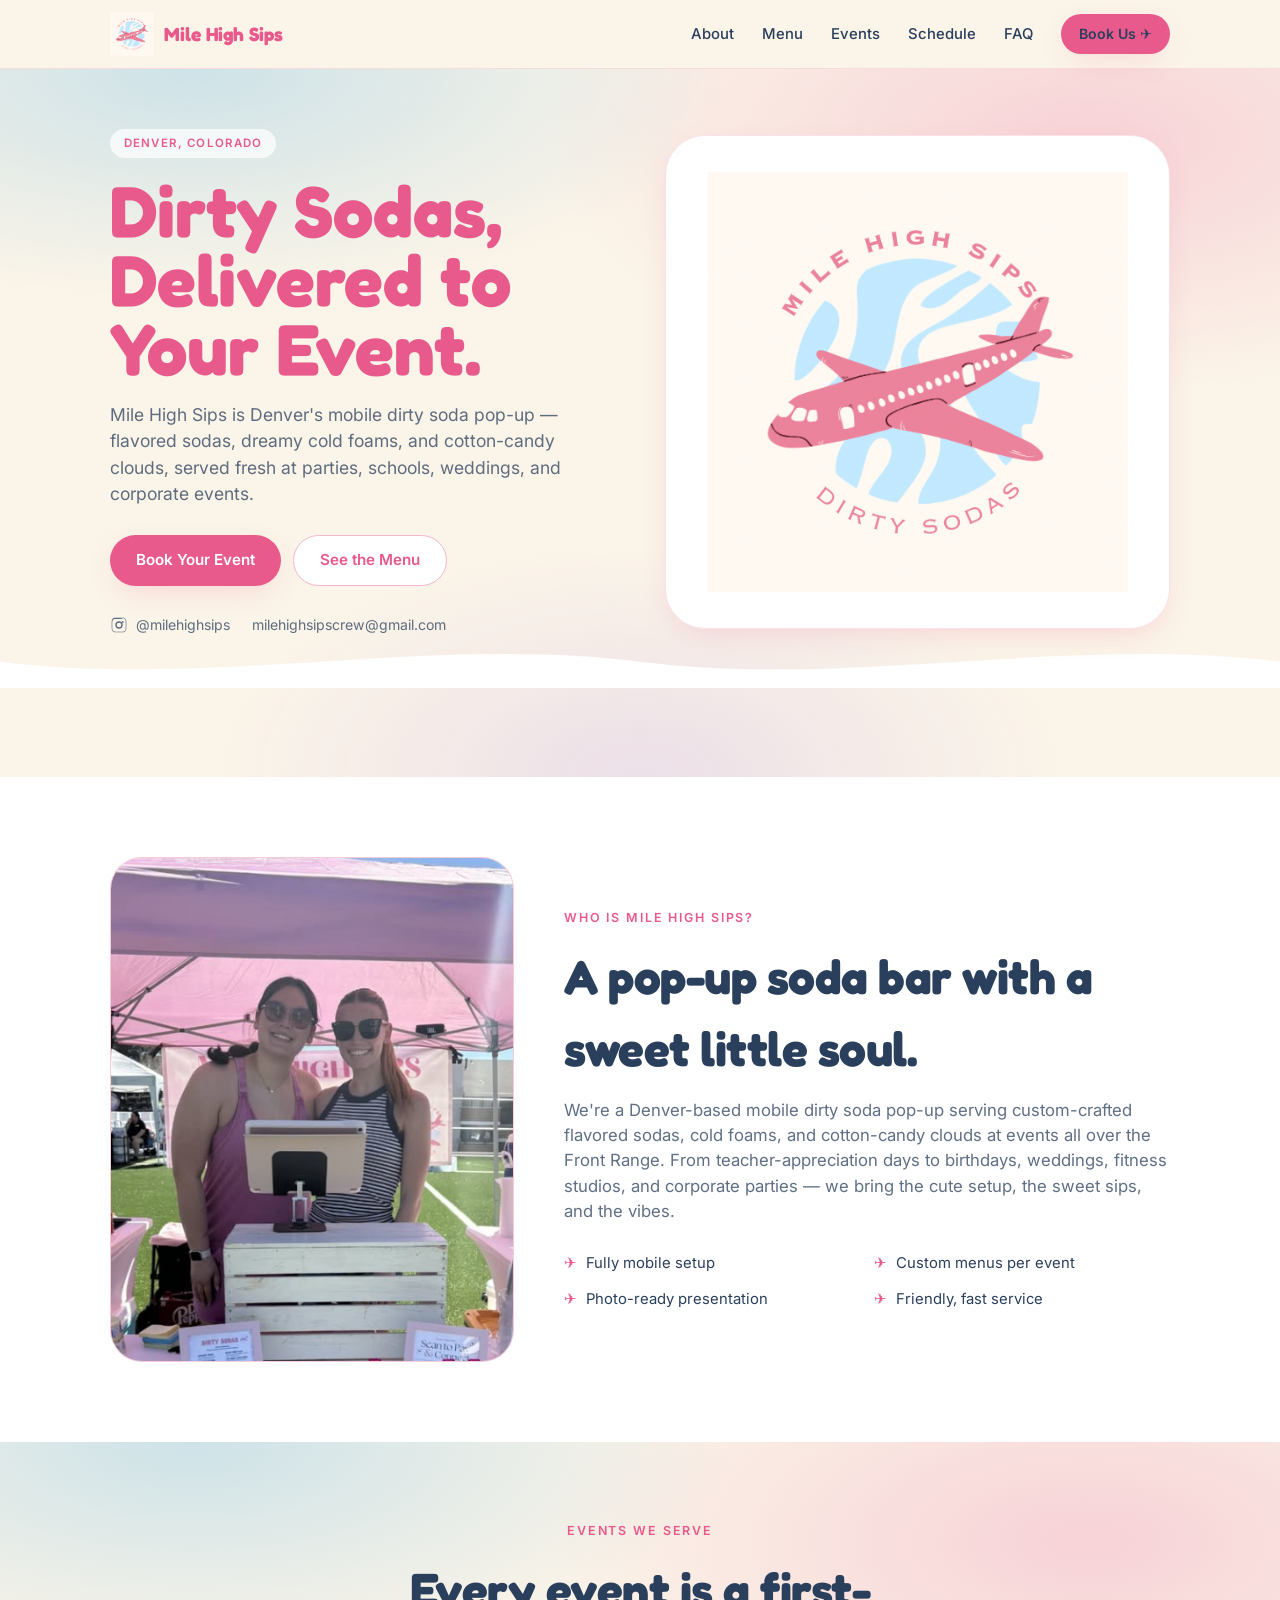
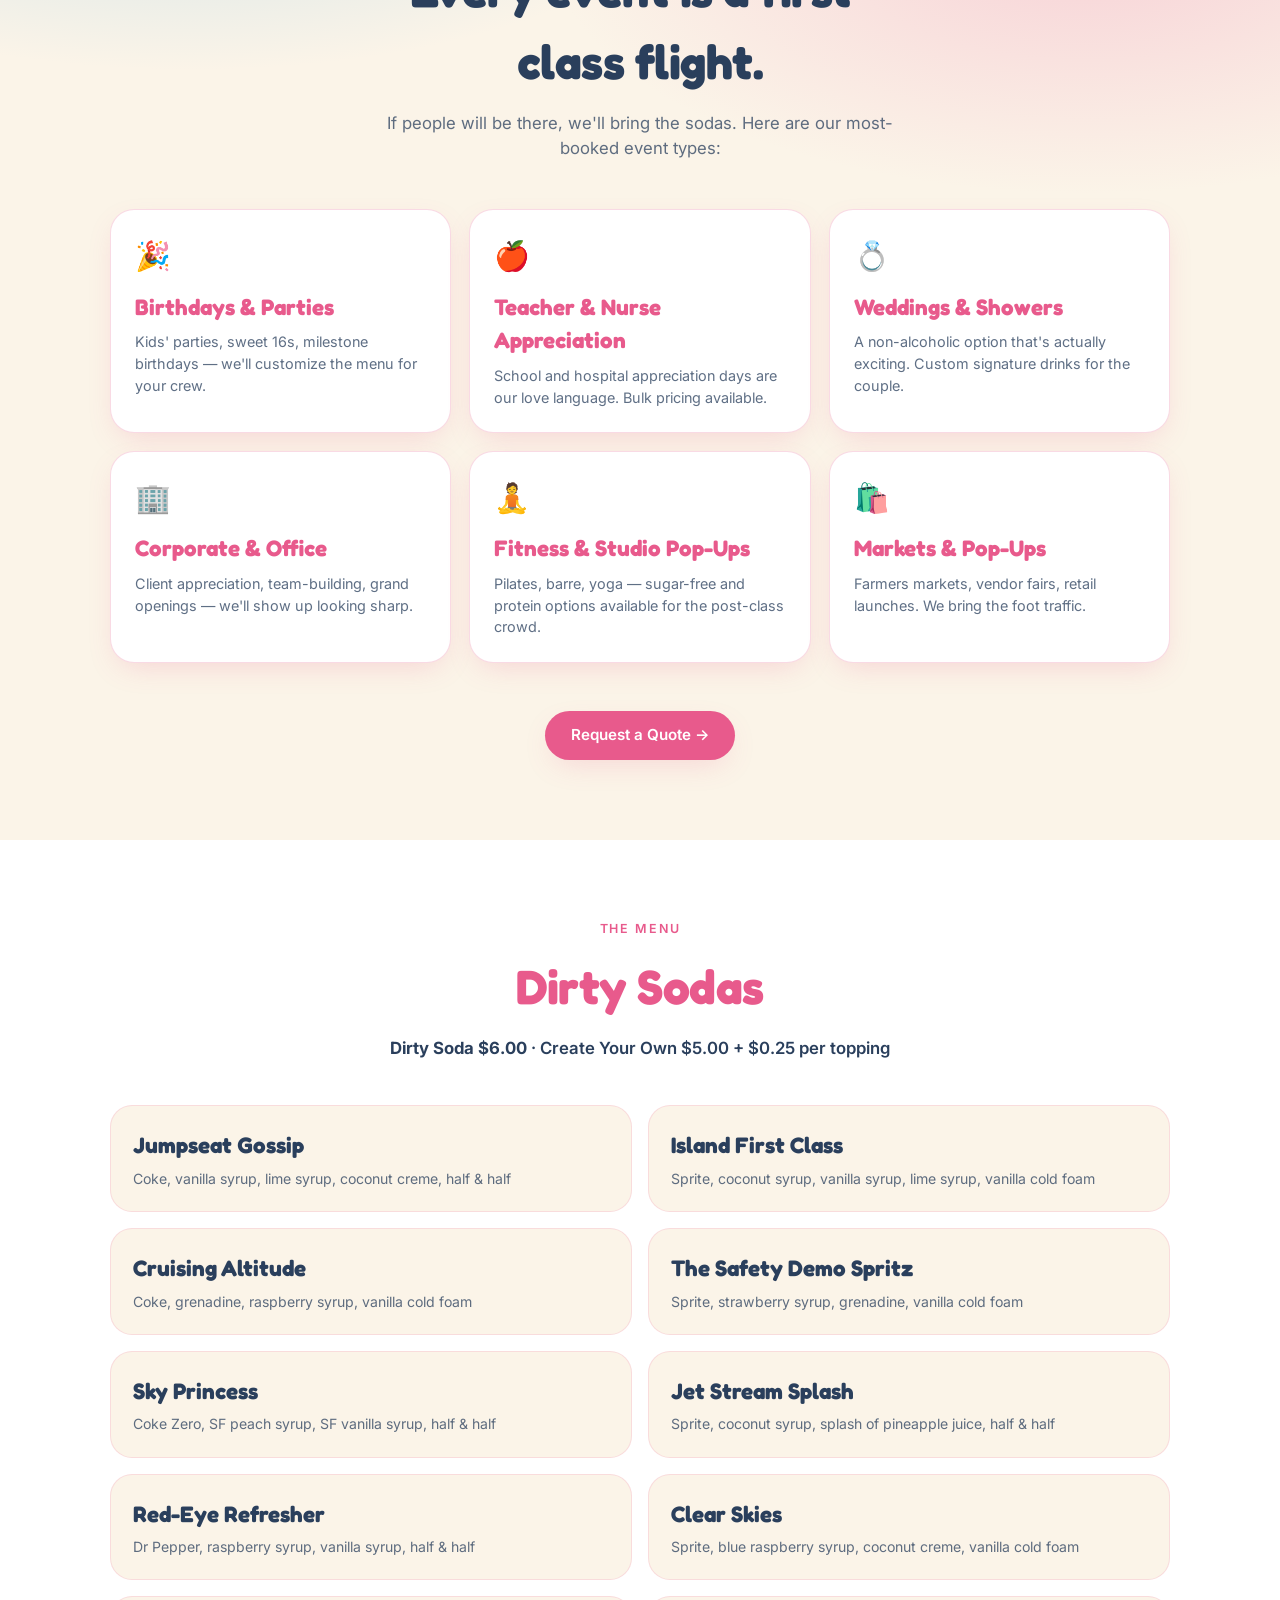
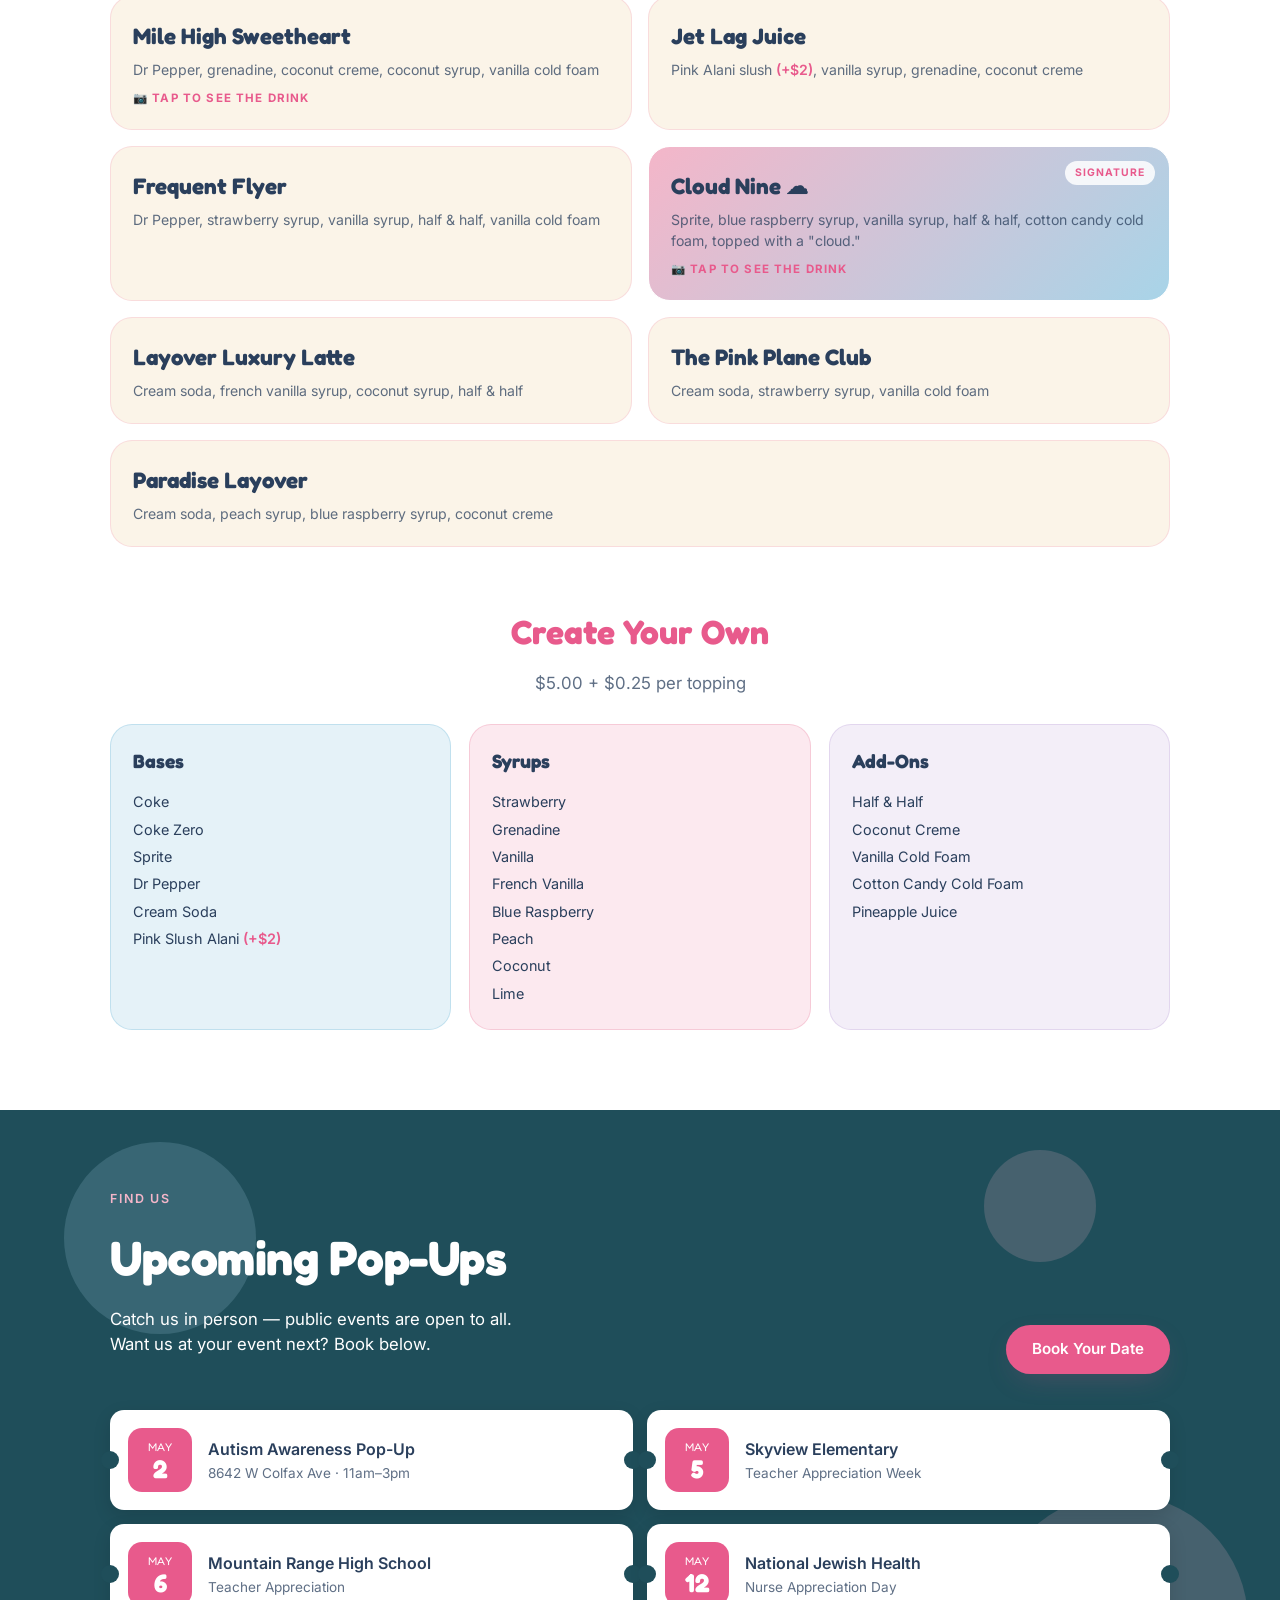
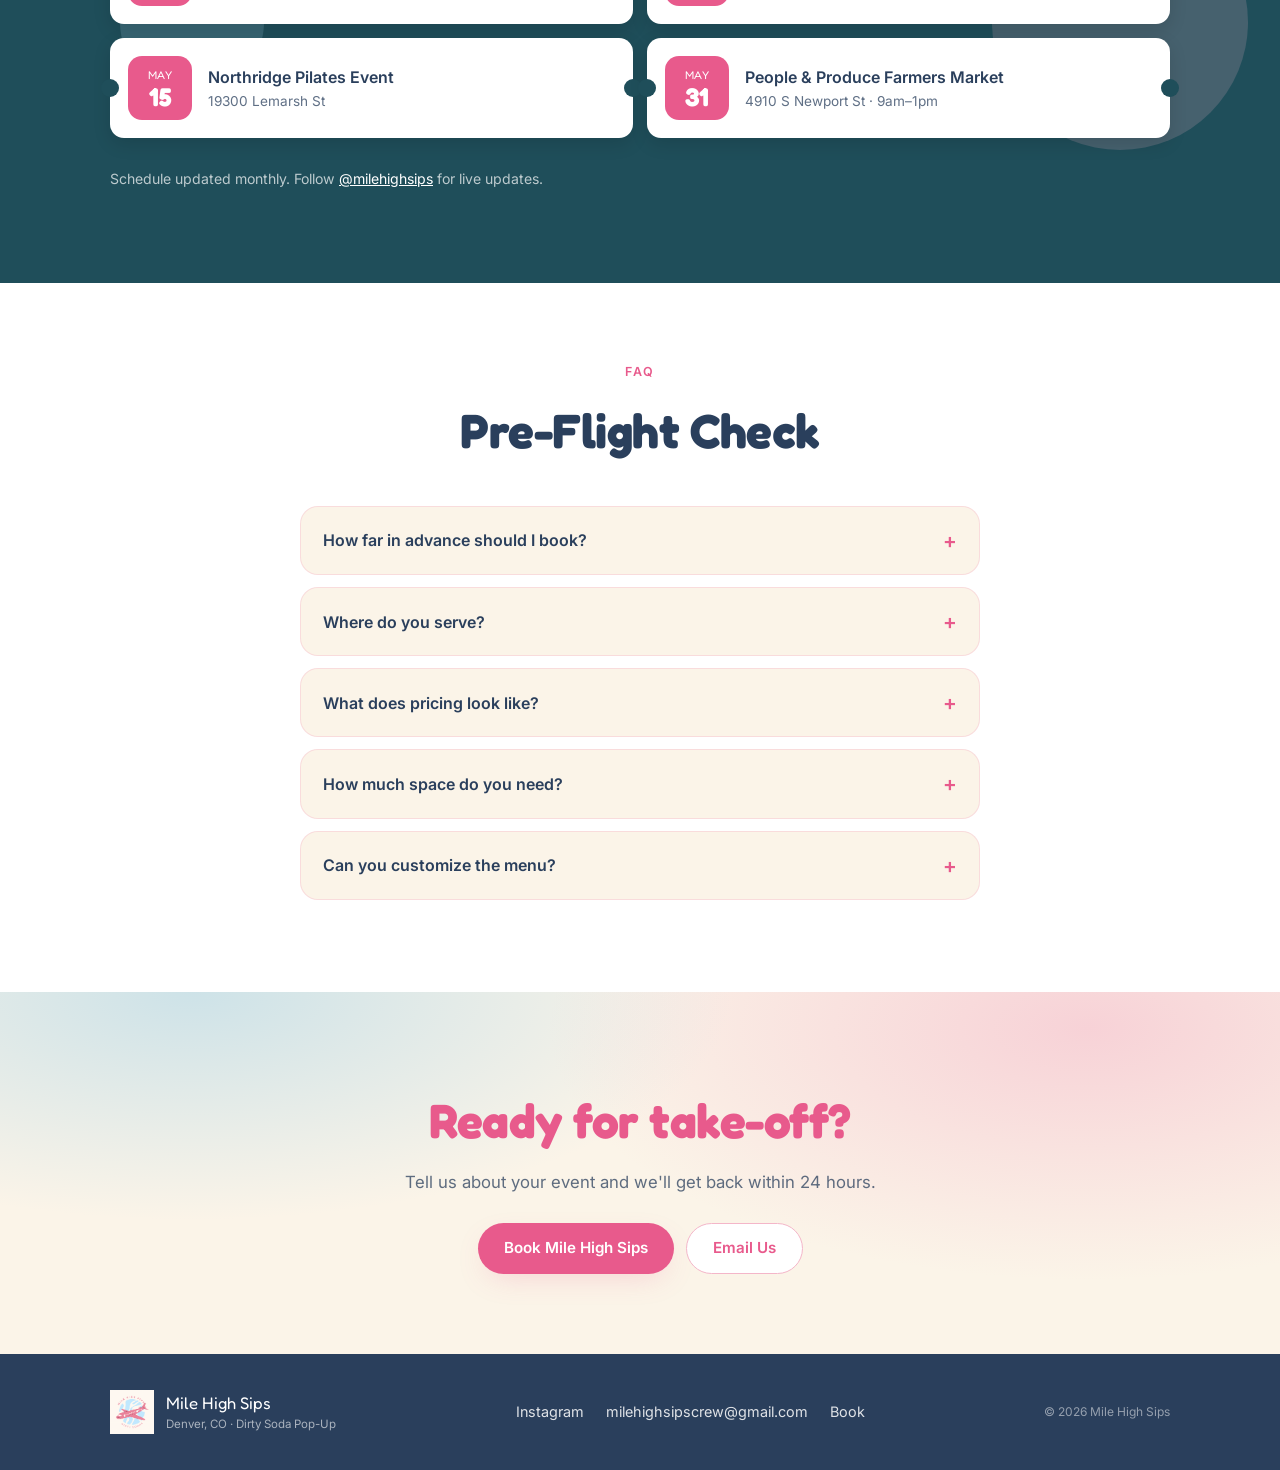
==== index.html @ 0e040c89 "Add menu, FAQ, and CYO to CMS — dynamic loading from JSON" ====
<!DOCTYPE html>
<html lang="en">
<head>
<meta charset="UTF-8" />
<meta name="viewport" content="width=device-width, initial-scale=1.0" />
<title>Mile High Sips — Denver's Dirty Soda Pop-Up</title>
<meta name="description" content="Mile High Sips is a Denver-based mobile dirty soda pop-up. Book us for your next event, party, school appreciation day, or pop-up." />
<link rel="canonical" href="https://milehighsips.com/" />
<meta property="og:title" content="Mile High Sips — Denver's Dirty Soda Pop-Up" />
<meta property="og:description" content="Dirty sodas, delivered to your event. Book Denver's sweetest mobile soda bar." />
<meta property="og:type" content="website" />
<meta property="og:url" content="https://milehighsips.com/" />
<link rel="preconnect" href="https://fonts.googleapis.com">
<link rel="preconnect" href="https://fonts.gstatic.com" crossorigin>
<link href="https://fonts.googleapis.com/css2?family=Fredoka:wght@500;600;700&family=Inter:wght@400;500;600&display=swap" rel="stylesheet">
<link rel="stylesheet" href="styles.css">
<script src="https://identity.netlify.com/v1/netlify-identity-widget.js"></script>
</head>
<body>

<header class="nav">
  <div class="nav-inner">
    <a href="#top" class="brand">
      <img class="brand-logo" src="assets/logo.png?v=2" alt="Mile High Sips logo" />
      <span class="brand-name">Mile High Sips</span>
    </a>
    <nav class="nav-links">
      <a href="#about">About</a>
      <a href="#menu">Menu</a>
      <a href="#services">Events</a>
      <a href="#schedule">Schedule</a>
      <a href="#faq">FAQ</a>
      <a href="booking.html" class="btn btn-primary btn-sm">Book Us ✈</a>
    </nav>
    <a href="booking.html" class="btn btn-primary btn-sm nav-mobile-cta">Book</a>
  </div>
</header>

<section id="top" class="hero">
  <div class="container hero-grid">
    <div>
      <span class="hero-pill">Denver, Colorado</span>
      <h1>
        <span class="hero-line" style="--d:.28s">Dirty Sodas,</span>
        <span class="hero-line" style="--d:.44s">Delivered to</span>
        <span class="hero-line" style="--d:.58s">Your Event.</span>
      </h1>
      <p class="lead">Mile High Sips is Denver's mobile dirty soda pop-up — flavored sodas, dreamy cold foams, and cotton-candy clouds, served fresh at parties, schools, weddings, and corporate events.</p>
      <div class="hero-ctas">
        <a href="booking.html" class="btn btn-primary">Book Your Event</a>
        <a href="#menu" class="btn btn-secondary">See the Menu</a>
      </div>
      <div class="hero-meta">
        <a href="https://instagram.com/milehighsips" target="_blank" rel="noopener">
          <svg viewBox="0 0 24 24"><path d="M12 2.2c3.2 0 3.6 0 4.8.1 1.2.1 1.8.2 2.2.4.6.2 1 .5 1.4.9.4.4.7.9.9 1.4.2.4.3 1 .4 2.2.1 1.2.1 1.6.1 4.8s0 3.6-.1 4.8c-.1 1.2-.2 1.8-.4 2.2-.2.6-.5 1-.9 1.4-.4.4-.9.7-1.4.9-.4.2-1 .3-2.2.4-1.2.1-1.6.1-4.8.1s-3.6 0-4.8-.1c-1.2-.1-1.8-.2-2.2-.4-.6-.2-1-.5-1.4-.9-.4-.4-.7-.9-.9-1.4-.2-.4-.3-1-.4-2.2C2.2 15.6 2.2 15.2 2.2 12s0-3.6.1-4.8c.1-1.2.2-1.8.4-2.2.2-.6.5-1 .9-1.4.4-.4.9-.7 1.4-.9.4-.2 1-.3 2.2-.4C8.4 2.2 8.8 2.2 12 2.2zm0 1.8c-3.1 0-3.5 0-4.7.1-1 .1-1.6.2-2 .3-.5.2-.8.4-1.2.7-.3.3-.5.7-.7 1.2-.1.4-.2 1-.3 2C3 8.5 3 8.9 3 12s0 3.5.1 4.7c.1 1 .2 1.6.3 2 .2.5.4.8.7 1.2.3.3.7.5 1.2.7.4.1 1 .2 2 .3 1.2.1 1.6.1 4.7.1s3.5 0 4.7-.1c1-.1 1.6-.2 2-.3.5-.2.8-.4 1.2-.7.3-.3.5-.7.7-1.2.1-.4.2-1 .3-2 .1-1.2.1-1.6.1-4.7s0-3.5-.1-4.7c-.1-1-.2-1.6-.3-2-.2-.5-.4-.8-.7-1.2-.3-.3-.7-.5-1.2-.7-.4-.1-1-.2-2-.3C15.5 4 15.1 4 12 4zm0 3.1a4.9 4.9 0 1 1 0 9.8 4.9 4.9 0 0 1 0-9.8zm0 1.8a3.1 3.1 0 1 0 0 6.2 3.1 3.1 0 0 0 0-6.2zm5.1-2.1a1.15 1.15 0 1 1 0 2.3 1.15 1.15 0 0 1 0-2.3z"/></svg>
          @milehighsips
        </a>
        <a href="mailto:milehighsipscrew@gmail.com">milehighsipscrew@gmail.com</a>
      </div>
    </div>

    <div class="plane-wrapper">
      <div class="hero-card">
        <img class="hero-logo-img" src="assets/logo.png?v=2" alt="Mile High Sips — Dirty Sodas" />
      </div>
    </div>
  </div>

  <svg class="wave-divider" viewBox="0 0 1440 60" preserveAspectRatio="none" aria-hidden="true">
    <path d="M0,30 C240,60 480,0 720,30 C960,60 1200,0 1440,30 L1440,60 L0,60 Z" fill="#fff"/>
  </svg>
</section>

<section id="about" class="about">
  <div class="container about-grid">
    <div class="about-photo"><img src="assets/team.png" alt="The Mile High Sips team" /></div>
    <div>
      <p class="eyebrow">Who is Mile High Sips?</p>
      <h2>A pop-up soda bar with a sweet little soul.</h2>
      <p class="sub">We're a Denver-based mobile dirty soda pop-up serving custom-crafted flavored sodas, cold foams, and cotton-candy clouds at events all over the Front Range. From teacher-appreciation days to birthdays, weddings, fitness studios, and corporate parties — we bring the cute setup, the sweet sips, and the vibes.</p>
      <ul>
        <li>Fully mobile setup</li>
        <li>Custom menus per event</li>
        <li>Photo-ready presentation</li>
        <li>Friendly, fast service</li>
      </ul>
    </div>
  </div>
</section>

<section id="services" class="services">
  <div class="container">
    <div class="center" style="max-width:560px; margin:0 auto;">
      <p class="eyebrow">Events We Serve</p>
      <h2>Every event is a first-class flight.</h2>
      <p class="sub">If people will be there, we'll bring the sodas. Here are our most-booked event types:</p>
    </div>

    <div class="svc-grid">
      <div class="svc-card"><div class="icon">🎉</div><h3>Birthdays &amp; Parties</h3><p>Kids' parties, sweet 16s, milestone birthdays — we'll customize the menu for your crew.</p></div>
      <div class="svc-card"><div class="icon">🍎</div><h3>Teacher &amp; Nurse Appreciation</h3><p>School and hospital appreciation days are our love language. Bulk pricing available.</p></div>
      <div class="svc-card"><div class="icon">💍</div><h3>Weddings &amp; Showers</h3><p>A non-alcoholic option that's actually exciting. Custom signature drinks for the couple.</p></div>
      <div class="svc-card"><div class="icon">🏢</div><h3>Corporate &amp; Office</h3><p>Client appreciation, team-building, grand openings — we'll show up looking sharp.</p></div>
      <div class="svc-card"><div class="icon">🧘</div><h3>Fitness &amp; Studio Pop-Ups</h3><p>Pilates, barre, yoga — sugar-free and protein options available for the post-class crowd.</p></div>
      <div class="svc-card"><div class="icon">🛍️</div><h3>Markets &amp; Pop-Ups</h3><p>Farmers markets, vendor fairs, retail launches. We bring the foot traffic.</p></div>
    </div>

    <div class="cta-row">
      <a href="booking.html" class="btn btn-primary">Request a Quote →</a>
    </div>
  </div>
</section>

<section id="menu" class="menu">
  <div class="container">
    <div class="menu-head">
      <p class="eyebrow">The Menu</p>
      <h2 class="pink">Dirty Sodas</h2>
      <p class="sub price"><span style="font-weight:700;" id="menu-dirty-price">Dirty Soda $6.00</span> · Create Your Own <span id="menu-cyo-price">$5.00 + $0.25 per topping</span></p>
    </div>

    <div class="menu-grid" id="menu-grid"></div>

    <div class="cyo">
      <div class="cyo-head">
        <h3>Create Your Own</h3>
        <p class="sub" id="cyo-price">$5.00 + $0.25 per topping</p>
      </div>
      <div class="cyo-grid">
        <div class="cyo-col cyo-bases">  <h4>Bases</h4>  <ul id="cyo-bases-list"></ul></div>
        <div class="cyo-col cyo-syrups"> <h4>Syrups</h4> <ul id="cyo-syrups-list"></ul></div>
        <div class="cyo-col cyo-addons"> <h4>Add-Ons</h4><ul id="cyo-addons-list"></ul></div>
      </div>
    </div>
  </div>
</section>

<section id="schedule" class="schedule">
  <svg class="bg-blobs" viewBox="0 0 800 400" preserveAspectRatio="xMidYMid slice" aria-hidden="true">
    <circle cx="100" cy="80" r="60" fill="#A8D4E8"/>
    <circle cx="700" cy="320" r="80" fill="#F4B6C9"/>
    <circle cx="650" cy="60" r="35" fill="#F4B6C9"/>
    <circle cx="120" cy="320" r="45" fill="#A8D4E8"/>
  </svg>
  <div class="container">
    <div class="sched-head">
      <div>
        <p class="eyebrow">Find Us</p>
        <h2>Upcoming Pop-Ups</h2>
        <p class="sub" style="max-width:440px;">Catch us in person — public events are open to all. Want us at your event next? Book below.</p>
      </div>
      <a href="booking.html" class="btn btn-primary">Book Your Date</a>
    </div>

    <div class="sched-grid" id="schedule-grid"></div>

    <p class="sched-foot">Schedule updated monthly. Follow <a href="https://instagram.com/milehighsips" target="_blank" rel="noopener">@milehighsips</a> for live updates.</p>
  </div>
</section>

<section id="faq" class="faq">
  <div class="container">
    <div class="center">
      <p class="eyebrow">FAQ</p>
      <h2>Pre-Flight Check</h2>
    </div>
    <div class="faq-list" id="faq-list"></div>
  </div>
</section>

<section class="cta-strip">
  <div class="container">
    <h2>Ready for take-off?</h2>
    <p class="sub">Tell us about your event and we'll get back within 24 hours.</p>
    <div class="ctas">
      <a href="booking.html" class="btn btn-primary">Book Mile High Sips</a>
      <a href="mailto:milehighsipscrew@gmail.com" class="btn btn-secondary">Email Us</a>
    </div>
  </div>
</section>

<footer class="footer">
  <div class="container footer-inner">
    <div class="footer-brand">
      <img class="brand-logo" src="assets/logo.png?v=2" alt="Mile High Sips logo" />
      <div>
        <div class="name">Mile High Sips</div>
        <div class="tag">Denver, CO · Dirty Soda Pop-Up</div>
      </div>
    </div>
    <div class="footer-links">
      <a href="https://instagram.com/milehighsips" target="_blank" rel="noopener">Instagram</a>
      <a href="mailto:milehighsipscrew@gmail.com">milehighsipscrew@gmail.com</a>
      <a href="booking.html">Book</a>
    </div>
    <div class="copyright">© <span id="yr"></span> Mile High Sips</div>
  </div>
</footer>
<script>document.getElementById('yr').textContent = new Date().getFullYear();</script>
<script>
  if (window.netlifyIdentity) {
    window.netlifyIdentity.on('init', function(user) {
      if (!user) {
        window.netlifyIdentity.on('login', function() { document.location.href = '/admin/'; });
      }
    });
  }
</script>

<div id="lightbox" class="lightbox" role="dialog" aria-modal="true" aria-label="Drink photo">
  <button class="lightbox-close" aria-label="Close">&#x2715;</button>
  <div class="lightbox-content">
    <img id="lightbox-img" src="" alt="" />
    <p class="lightbox-caption" id="lightbox-caption"></p>
  </div>
</div>

<script>
(function () {
  var lb    = document.getElementById('lightbox');
  var lbImg = document.getElementById('lightbox-img');
  var lbCap = document.getElementById('lightbox-caption');

  lb.addEventListener('click', function (e) {
    if (e.target === lb || e.target.classList.contains('lightbox-close')) lb.classList.remove('open');
  });
  document.addEventListener('keydown', function (e) {
    if (e.key === 'Escape') lb.classList.remove('open');
  });

  function initLightboxCards() {
    document.querySelectorAll('[data-drink-img]').forEach(function (card) {
      card.addEventListener('click', function () {
        lbImg.src         = card.dataset.drinkImg;
        lbImg.alt         = card.dataset.drinkCaption || '';
        lbCap.textContent = card.dataset.drinkCaption || '';
        lb.classList.add('open');
      });
    });
  }

  function upcharge(str) {
    return str.replace(/(\(\+\$[^)]+\))/g, '<span class="upcharge">$1</span>');
  }

  function listItems(arr) {
    return arr.map(function(i) { return '<li>' + upcharge(i) + '</li>'; }).join('');
  }

  fetch('schedule.json').then(function(r){return r.json();}).then(function(data){
    document.getElementById('schedule-grid').innerHTML = data.events.map(function(ev) {
      return '<div class="ticket"><div class="date"><div class="m">' + ev.month + '</div><div class="d">' + ev.day + '</div></div>' +
        '<div class="info"><div class="name">' + ev.name + '</div><div class="meta">' + ev.meta + '</div></div></div>';
    }).join('');
  });

  fetch('menu.json').then(function(r){return r.json();}).then(function(data){
    document.getElementById('menu-dirty-price').textContent = 'Dirty Soda ' + data.dirty_soda_price;
    document.getElementById('menu-cyo-price').textContent   = data.cyo_price_base + ' + ' + data.cyo_price_topping + ' per topping';
    document.getElementById('cyo-price').textContent        = data.cyo_price_base + ' + ' + data.cyo_price_topping + ' per topping';
    document.getElementById('cyo-bases-list').innerHTML  = listItems(data.cyo_bases);
    document.getElementById('cyo-syrups-list').innerHTML = listItems(data.cyo_syrups);
    document.getElementById('cyo-addons-list').innerHTML = listItems(data.cyo_addons);
    document.getElementById('menu-grid').innerHTML = data.drinks.map(function(d) {
      var cls   = 'menu-card' + (d.signature ? ' signature' : '') + (d.full_width ? ' full' : '');
      var attrs = d.drink_image ? ' data-drink-img="' + d.drink_image + '" data-drink-caption="' + d.name + '"' : '';
      var html  = d.signature ? '<span class="signature-tag">Signature</span>' : '';
      html += '<h3>' + d.name + '</h3><p>' + upcharge(d.description) + '</p>';
      if (d.drink_image) {
        html += '<span class="sig-hint">📷 Tap to see the drink</span>';
        html += '<div class="sig-preview" aria-hidden="true"><img src="' + d.drink_image + '" alt="' + d.name + '"/></div>';
      }
      return '<div class="' + cls + '"' + attrs + '>' + html + '</div>';
    }).join('');
    initLightboxCards();
  });

  fetch('faq.json').then(function(r){return r.json();}).then(function(data){
    document.getElementById('faq-list').innerHTML = data.faqs.map(function(f) {
      return '<details><summary>' + f.question + ' <span class="plus">+</span></summary><p>' + f.answer + '</p></details>';
    }).join('');
  });

}());
</script>

</body>
</html>
---- styles.css ----
/* ============ MILE HIGH SIPS — STYLES ============ */
:root {
  --pink:     #E85A8C;
  --blush:    #F4B6C9;
  --cream:    #FBF4E8;
  --sky:      #A8D4E8;
  --lavender: #D8C7E8;
  --teal:     #1F4E5A;
  --ink:      #2A3F5C;
  --ink-75:   rgba(42,63,92,0.75);
  --ink-60:   rgba(42,63,92,0.60);
  --shadow-soft: 0 10px 30px -10px rgba(232,90,140,0.25);
}

* { box-sizing: border-box; }
html { scroll-behavior: smooth; }
body {
  margin: 0;
  font-family: 'Inter', system-ui, -apple-system, Segoe UI, Roboto, sans-serif;
  color: var(--ink);
  background: var(--cream);
  -webkit-font-smoothing: antialiased;
  line-height: 1.5;
}
a { color: inherit; text-decoration: none; }
img, svg { max-width: 100%; display: block; }
button { font: inherit; cursor: pointer; }

.display { font-family: 'Fredoka', system-ui, sans-serif; letter-spacing: -0.01em; font-weight: 700; }
.container { max-width: 1100px; margin: 0 auto; padding: 0 20px; }
.eyebrow { color: var(--pink); font-weight: 600; text-transform: uppercase; letter-spacing: 0.15em; font-size: 0.78rem; margin: 0; }
.center { text-align: center; }

/* ====== BUTTONS ====== */
.btn {
  display: inline-flex; align-items: center; gap: 8px;
  padding: 13px 26px; border-radius: 999px; font-weight: 600;
  font-size: 0.95rem; transition: filter .2s, transform .2s, background .2s;
  border: none; text-decoration: none;
}
.btn-primary { background: var(--pink); color: #fff; box-shadow: var(--shadow-soft); }
.btn-primary:hover { filter: brightness(1.08); }
.btn-secondary {
  background: #fff; color: var(--pink); border: 1px solid var(--blush);
}
.btn-secondary:hover { background: rgba(244,182,201,0.18); }
.btn-sm { padding: 9px 18px; font-size: 0.88rem; }

/* ====== NAV ====== */
.nav {
  position: sticky; top: 0; z-index: 50;
  background: rgba(251,244,232,0.85);
  backdrop-filter: blur(10px); -webkit-backdrop-filter: blur(10px);
  border-bottom: 1px solid rgba(244,182,201,0.4);
}
.nav-inner {
  max-width: 1100px; margin: 0 auto; padding: 12px 20px;
  display: flex; align-items: center; justify-content: space-between;
}
.brand { display: flex; align-items: center; gap: 10px; }
.brand-logo { width: 44px; height: 44px; object-fit: contain; }
.brand-name { font-family: 'Fredoka', sans-serif; font-weight: 700; color: var(--pink); font-size: 1.2rem; }
.nav-links { display: flex; align-items: center; gap: 28px; font-weight: 500; font-size: 0.93rem; }
.nav-links a { position: relative; color: var(--ink); }
.nav-links a:not(.btn)::after {
  content:""; position: absolute; left: 0; right: 0; bottom: -5px; height: 2px;
  background: var(--pink); transform: scaleX(0); transform-origin: left;
  transition: transform .25s ease;
}
.nav-links a:not(.btn):hover::after { transform: scaleX(1); }
.nav-mobile-cta { display: none; }
@media (max-width: 820px) {
  .nav-links { display: none; }
  .nav-mobile-cta { display: inline-flex; }
}

/* ====== HERO ====== */
.hero {
  position: relative; overflow: hidden;
  background:
    radial-gradient(900px 380px at 15% 0%, rgba(168,212,232,0.55), transparent 60%),
    radial-gradient(900px 420px at 85% 10%, rgba(244,182,201,0.55), transparent 60%),
    radial-gradient(700px 380px at 50% 100%, rgba(216,199,232,0.45), transparent 60%),
    var(--cream);
  padding: 60px 0 90px;
}
.hero-grid {
  display: grid; grid-template-columns: 1fr 1fr; gap: 50px; align-items: center;
}
@media (max-width: 880px) {
  .hero-grid { grid-template-columns: 1fr; gap: 40px; }
}
.hero-pill {
  display: inline-block; background: rgba(255,255,255,0.7); color: var(--pink);
  font-weight: 600; padding: 6px 14px; border-radius: 999px;
  font-size: 0.72rem; text-transform: uppercase; letter-spacing: 0.1em;
}
.hero h1 {
  font-family: 'Fredoka', sans-serif; font-weight: 700;
  color: var(--pink); margin: 18px 0 0;
  font-size: clamp(2.6rem, 6vw, 4.5rem); line-height: 0.96;
}
.hero p.lead { margin-top: 18px; font-size: 1.1rem; color: var(--ink-75); max-width: 460px; }
.hero-ctas { margin-top: 28px; display: flex; flex-wrap: wrap; gap: 12px; }
.hero-meta { margin-top: 28px; display: flex; flex-wrap: wrap; gap: 22px; font-size: 0.88rem; color: var(--ink-75); }
.hero-meta a { display: inline-flex; align-items: center; gap: 8px; transition: color .2s; }
.hero-meta a:hover { color: var(--pink); }
.hero-meta svg { width: 18px; height: 18px; fill: currentColor; }

.hero-card {
  background: #fff; border-radius: 40px; padding: 36px;
  border: 1px solid rgba(244,182,201,0.4); box-shadow: var(--shadow-soft);
}
.hero-logo-img {
  width: 100%; max-width: 420px; aspect-ratio: 1;
  object-fit: contain; margin: 0 auto;
  animation: float 6s ease-in-out 1.5s infinite;
}
@keyframes float {
  0%,100% { transform: translateY(0); }
  50%     { transform: translateY(-12px); }
}

.wave-divider { display: block; width: 100%; margin-bottom: -1px; }

/* ====== HERO ENTRANCE ANIMATIONS ====== */
@keyframes plane-fly-in {
  0%   { transform: translateX(-130vw) rotate(-10deg); opacity: 0; }
  6%   { opacity: 1; }
  74%  { transform: translateX(4px) rotate(-2deg); }
  86%  { transform: translateX(-10px) rotate(-1deg); }
  100% { transform: translateX(0) rotate(0deg); }
}

@keyframes swoop-in {
  0%   { transform: translateX(-70px) skewX(18deg); opacity: 0; }
  55%  { transform: translateX(7px)  skewX(-4deg);  opacity: 1; }
  100% { transform: translateX(0)    skewX(0deg);   opacity: 1; }
}

@keyframes fade-rise {
  from { transform: translateY(16px); opacity: 0; }
  to   { transform: translateY(0);    opacity: 1; }
}

.plane-wrapper {
  animation: plane-fly-in 1.3s cubic-bezier(0.16, 1, 0.3, 1) both;
}

.hero .hero-pill {
  animation: swoop-in 0.7s cubic-bezier(0.16, 1, 0.3, 1) 0.1s both;
}

.hero-line {
  display: block;
  animation: swoop-in 0.78s cubic-bezier(0.16, 1, 0.3, 1) var(--d, 0.3s) both;
}

.hero p.lead   { animation: swoop-in  0.72s cubic-bezier(0.16, 1, 0.3, 1) 0.8s  both; }
.hero-ctas     { animation: fade-rise 0.6s  ease                           1.05s both; }
.hero-meta     { animation: fade-rise 0.6s  ease                           1.2s  both; }

/* ====== SECTION HEADERS ====== */
section { padding: 80px 0; }
section h2 {
  font-family: 'Fredoka', sans-serif; font-weight: 700;
  font-size: clamp(2rem, 4.2vw, 3rem); margin: 12px 0 0;
  color: var(--ink); letter-spacing: -0.01em;
}
section h2.pink { color: var(--pink); }
section .sub { margin-top: 14px; color: var(--ink-75); font-size: 1.05rem; }

/* ====== ABOUT ====== */
.about { background: #fff; }
.about-grid {
  display: grid; grid-template-columns: 2fr 3fr; gap: 50px; align-items: center;
}
@media (max-width: 820px) { .about-grid { grid-template-columns: 1fr; gap: 30px; } }
.about-photo {
  aspect-ratio: 4/5; background: rgba(244,182,201,0.3);
  border-radius: 32px; border: 1px solid rgba(244,182,201,0.6);
  overflow: hidden;
}
.about-photo img {
  width: 100%; height: 100%; object-fit: cover; display: block;
}
.about ul {
  list-style: none; padding: 0; margin: 28px 0 0;
  display: grid; grid-template-columns: 1fr 1fr; gap: 14px;
  font-size: 0.93rem;
}
.about ul li::before { content: "✈ "; color: var(--pink); margin-right: 6px; }

/* ====== SERVICES ====== */
.services {
  background:
    radial-gradient(900px 380px at 15% 0%, rgba(168,212,232,0.55), transparent 60%),
    radial-gradient(900px 420px at 85% 10%, rgba(244,182,201,0.55), transparent 60%),
    var(--cream);
}
.svc-grid {
  margin-top: 48px;
  display: grid; grid-template-columns: repeat(3, 1fr); gap: 18px;
}
@media (max-width: 900px) { .svc-grid { grid-template-columns: repeat(2, 1fr); } }
@media (max-width: 600px) { .svc-grid { grid-template-columns: 1fr; } }
.svc-card {
  background: #fff; border-radius: 24px; padding: 24px;
  border: 1px solid rgba(244,182,201,0.5); box-shadow: var(--shadow-soft);
  transition: transform .25s;
}
.svc-card:hover { transform: translateY(-4px); }
.svc-card .icon { font-size: 1.8rem; }
.svc-card h3 { font-family: 'Fredoka', sans-serif; color: var(--pink); font-size: 1.4rem; margin: 12px 0 8px; }
.svc-card p { margin: 0; font-size: 0.9rem; color: var(--ink-75); }
.cta-row { margin-top: 48px; text-align: center; }

/* ====== MENU ====== */
.menu { background: #fff; }
.menu-head { text-align: center; max-width: 600px; margin: 0 auto; }
.menu-head .price { margin-top: 14px; font-weight: 600; color: var(--ink); }
.menu-grid {
  margin-top: 44px;
  display: grid; grid-template-columns: 1fr 1fr; gap: 16px;
}
@media (max-width: 720px) { .menu-grid { grid-template-columns: 1fr; } }
.menu-card {
  background: var(--cream); border-radius: 22px; padding: 22px;
  border: 1px solid rgba(244,182,201,0.4);
  transition: transform .25s, box-shadow .25s;
  position: relative;
}
.menu-card:hover { transform: translateY(-3px); box-shadow: 0 18px 40px -18px rgba(232,90,140,0.45); }
.menu-card h3 { font-family: 'Fredoka', sans-serif; font-size: 1.4rem; margin: 0; color: var(--ink); }
.menu-card p { margin: 6px 0 0; font-size: 0.88rem; color: var(--ink-75); }
.menu-card.signature {
  background: linear-gradient(135deg, var(--blush) 0%, var(--sky) 100%);
  border: 1px solid #fff;
}
.menu-card.signature h3 { color: var(--ink); }
.signature-tag {
  position: absolute; top: 14px; right: 14px;
  background: rgba(255,255,255,0.85); color: var(--pink);
  font-size: 0.65rem; font-weight: 700; text-transform: uppercase;
  letter-spacing: 0.1em; padding: 4px 10px; border-radius: 999px;
}
.menu-card.full { grid-column: 1 / -1; }

.cyo { margin-top: 60px; }
.cyo-head { text-align: center; }
.cyo-head h3 { font-family: 'Fredoka', sans-serif; color: var(--pink); font-size: clamp(1.6rem, 3vw, 2.1rem); margin: 0; }
.cyo-grid {
  margin-top: 28px;
  display: grid; grid-template-columns: repeat(3, 1fr); gap: 18px;
}
@media (max-width: 760px) { .cyo-grid { grid-template-columns: 1fr; } }
.cyo-col { padding: 22px; border-radius: 22px; }
.cyo-col h4 { font-family: 'Fredoka', sans-serif; margin: 0 0 12px; font-size: 1.2rem; }
.cyo-col ul { list-style: none; padding: 0; margin: 0; font-size: 0.9rem; line-height: 1.9; }
.cyo-bases    { background: rgba(168,212,232,0.3); border: 1px solid rgba(168,212,232,0.6); }
.cyo-syrups   { background: rgba(244,182,201,0.3); border: 1px solid rgba(244,182,201,0.6); }
.cyo-addons   { background: rgba(216,199,232,0.3); border: 1px solid rgba(216,199,232,0.6); }
.upcharge { color: var(--pink); font-weight: 600; }

/* ====== SCHEDULE ====== */
.schedule {
  background: var(--teal); color: #fff; position: relative; overflow: hidden;
}
.schedule .bg-blobs { position: absolute; inset: 0; opacity: 0.18; pointer-events: none; }
.schedule h2, .schedule .sub { color: #fff; }
.schedule .eyebrow { color: var(--blush); }
.sched-head {
  display: flex; flex-wrap: wrap; gap: 20px; justify-content: space-between; align-items: flex-end;
  position: relative;
}
.sched-grid {
  margin-top: 36px; position: relative;
  display: grid; grid-template-columns: 1fr 1fr; gap: 14px;
}
@media (max-width: 720px) { .sched-grid { grid-template-columns: 1fr; } }
.ticket {
  background: #fff; color: var(--ink); padding: 18px;
  display: flex; gap: 16px; align-items: center;
  border-radius: 14px;
  position: relative;
  box-shadow: 0 6px 18px rgba(0,0,0,0.12);
}
.ticket::before, .ticket::after {
  content: ""; position: absolute; width: 18px; height: 18px;
  background: var(--teal); border-radius: 50%; top: 50%; transform: translateY(-50%);
}
.ticket::before { left: -9px; }
.ticket::after  { right: -9px; }
.ticket .date {
  background: var(--pink); color: #fff; border-radius: 14px;
  width: 64px; height: 64px; flex-shrink: 0;
  display: flex; flex-direction: column; align-items: center; justify-content: center;
  font-family: 'Fredoka', sans-serif;
}
.ticket .date .m { font-size: 0.7rem; text-transform: uppercase; }
.ticket .date .d { font-size: 1.6rem; line-height: 1; font-weight: 700; }
.ticket .info .name { font-weight: 600; color: var(--ink); }
.ticket .info .meta { font-size: 0.85rem; color: var(--ink-75); margin-top: 2px; }
.sched-foot { margin-top: 30px; color: rgba(255,255,255,0.7); font-size: 0.88rem; position: relative; }
.sched-foot a { color: #fff; text-decoration: underline; }

/* ====== FAQ ====== */
.faq { background: #fff; }
.faq-list { max-width: 680px; margin: 40px auto 0; }
.faq details {
  background: var(--cream); border-radius: 18px; padding: 18px 22px;
  border: 1px solid rgba(244,182,201,0.4); margin-bottom: 12px;
}
.faq summary {
  display: flex; justify-content: space-between; align-items: center;
  cursor: pointer; font-weight: 600; color: var(--ink); list-style: none;
}
.faq summary::-webkit-details-marker { display: none; }
.faq summary .plus { color: var(--pink); font-size: 1.3rem; transition: transform .2s; }
.faq details[open] summary .plus { transform: rotate(45deg); }
.faq details p { margin: 12px 0 0; font-size: 0.92rem; color: var(--ink-75); }

/* ====== CTA STRIP ====== */
.cta-strip {
  background:
    radial-gradient(900px 380px at 15% 0%, rgba(168,212,232,0.55), transparent 60%),
    radial-gradient(900px 420px at 85% 10%, rgba(244,182,201,0.55), transparent 60%),
    var(--cream);
  text-align: center;
}
.cta-strip h2 { color: var(--pink); }
.cta-strip .ctas { margin-top: 28px; display: flex; gap: 12px; justify-content: center; flex-wrap: wrap; }

/* ====== FOOTER ====== */
.footer {
  background: var(--ink); color: rgba(255,255,255,0.85); padding: 36px 0;
}
.footer-inner {
  display: flex; flex-wrap: wrap; gap: 22px;
  justify-content: space-between; align-items: center;
}
.footer-brand { display: flex; align-items: center; gap: 12px; }
.footer-brand .name { font-family: 'Fredoka', sans-serif; color: #fff; font-size: 1.05rem; }
.footer-brand .tag { font-size: 0.72rem; color: rgba(255,255,255,0.6); }
.footer-links { display: flex; gap: 22px; font-size: 0.9rem; }
.footer-links a:hover { color: var(--blush); }
.copyright { font-size: 0.75rem; color: rgba(255,255,255,0.5); }

/* ====== BOOKING FORM ====== */
.form-wrap {
  background: #fff; border-radius: 32px; padding: 36px;
  border: 1px solid rgba(244,182,201,0.5); box-shadow: var(--shadow-soft);
}
@media (max-width: 600px) { .form-wrap { padding: 24px; } }
.form-row { display: grid; grid-template-columns: 1fr 1fr; gap: 18px; margin-bottom: 18px; }
@media (max-width: 600px) { .form-row { grid-template-columns: 1fr; } }
.form-row.single { grid-template-columns: 1fr; }
.field-label {
  display: block; font-size: 0.85rem; font-weight: 600;
  color: var(--ink); margin-bottom: 6px;
}
.field-label.req::after { content: " *"; color: var(--pink); }
.field {
  width: 100%; background: #fff; border: 1px solid rgba(244,182,201,0.6);
  border-radius: 14px; padding: 12px 16px; color: var(--ink);
  font-size: 0.95rem; font-family: inherit;
  transition: border-color .15s, box-shadow .15s;
}
.field:focus {
  outline: none; border-color: var(--pink);
  box-shadow: 0 0 0 4px rgba(232,90,140,0.18);
}
.field::placeholder { color: rgba(42,63,92,0.4); }
textarea.field { resize: vertical; min-height: 100px; }
.radio-group { display: flex; flex-wrap: wrap; gap: 14px; font-size: 0.9rem; }
.radio-group label { display: flex; align-items: center; gap: 6px; cursor: pointer; }
.radio-group input { accent-color: var(--pink); }
.form-foot {
  display: flex; justify-content: space-between; align-items: center;
  flex-wrap: wrap; gap: 12px; margin-top: 12px;
}
.form-foot .note { font-size: 0.78rem; color: rgba(42,63,92,0.55); }
.honeypot { display: none; }

/* ====== SIGNATURE DRINK POPUP + LIGHTBOX ====== */
.menu-card.signature { cursor: pointer; }
.menu-card[data-drink-img] { cursor: pointer; }

.sig-hint {
  display: block; margin-top: 10px;
  font-size: 0.72rem; font-weight: 700; text-transform: uppercase;
  letter-spacing: 0.1em; color: var(--pink);
}

.sig-preview {
  position: absolute;
  bottom: calc(100% + 14px); left: 50%;
  transform: translateX(-50%) scale(0.92);
  width: 220px;
  background: #fff; border-radius: 20px; overflow: hidden;
  border: 2px solid rgba(244,182,201,0.6);
  box-shadow: 0 24px 60px rgba(232,90,140,0.3), 0 8px 20px rgba(0,0,0,0.12);
  opacity: 0; pointer-events: none;
  transition: opacity 0.25s ease, transform 0.25s ease;
  z-index: 200;
}
.sig-preview img { width: 100%; height: auto; display: block; }
.menu-card.signature:hover .sig-preview,
.menu-card[data-drink-img]:hover .sig-preview {
  opacity: 1;
  transform: translateX(-50%) scale(1);
}

.lightbox {
  position: fixed; inset: 0;
  background: rgba(20,20,30,0.88);
  display: flex; align-items: center; justify-content: center;
  padding: 20px; z-index: 1000;
  opacity: 0; pointer-events: none;
  transition: opacity 0.3s ease;
}
.lightbox.open { opacity: 1; pointer-events: all; }

.lightbox-content {
  position: relative; text-align: center; max-width: 440px; width: 100%;
}
.lightbox-content img {
  width: 100%; border-radius: 24px;
  box-shadow: 0 40px 100px rgba(0,0,0,0.5); display: block;
}
.lightbox-caption {
  margin-top: 16px; color: rgba(255,255,255,0.85);
  font-family: 'Fredoka', sans-serif; font-size: 1.2rem;
}
.lightbox-close {
  position: absolute; top: -48px; right: 0;
  background: rgba(255,255,255,0.15); border: none; color: #fff;
  font-size: 1.2rem; width: 38px; height: 38px; border-radius: 50%;
  display: flex; align-items: center; justify-content: center;
  cursor: pointer; transition: background 0.2s;
}
.lightbox-close:hover { background: rgba(255,255,255,0.3); }

/* ====== THANKS PAGE ====== */
.thanks-bg {
  min-height: 100vh; display: flex; flex-direction: column;
  background:
    radial-gradient(900px 380px at 15% 0%, rgba(168,212,232,0.55), transparent 60%),
    radial-gradient(900px 420px at 85% 10%, rgba(244,182,201,0.55), transparent 60%),
    var(--cream);
}
.thanks-card-wrap { flex: 1; display: flex; align-items: center; justify-content: center; padding: 60px 20px; }
.thanks-card {
  background: #fff; border-radius: 40px; padding: 48px;
  border: 1px solid rgba(244,182,201,0.4); box-shadow: var(--shadow-soft);
  max-width: 520px; text-align: center; position: relative; overflow: hidden;
}
.thanks-card .plane-icon { color: var(--pink); font-size: 3.5rem; line-height: 1; }
.thanks-card h1 {
  font-family: 'Fredoka', sans-serif; color: var(--pink);
  font-size: clamp(1.9rem, 4vw, 2.6rem); margin: 14px 0 0;
}
.thanks-card .ctas { margin-top: 28px; display: flex; gap: 12px; justify-content: center; flex-wrap: wrap; }
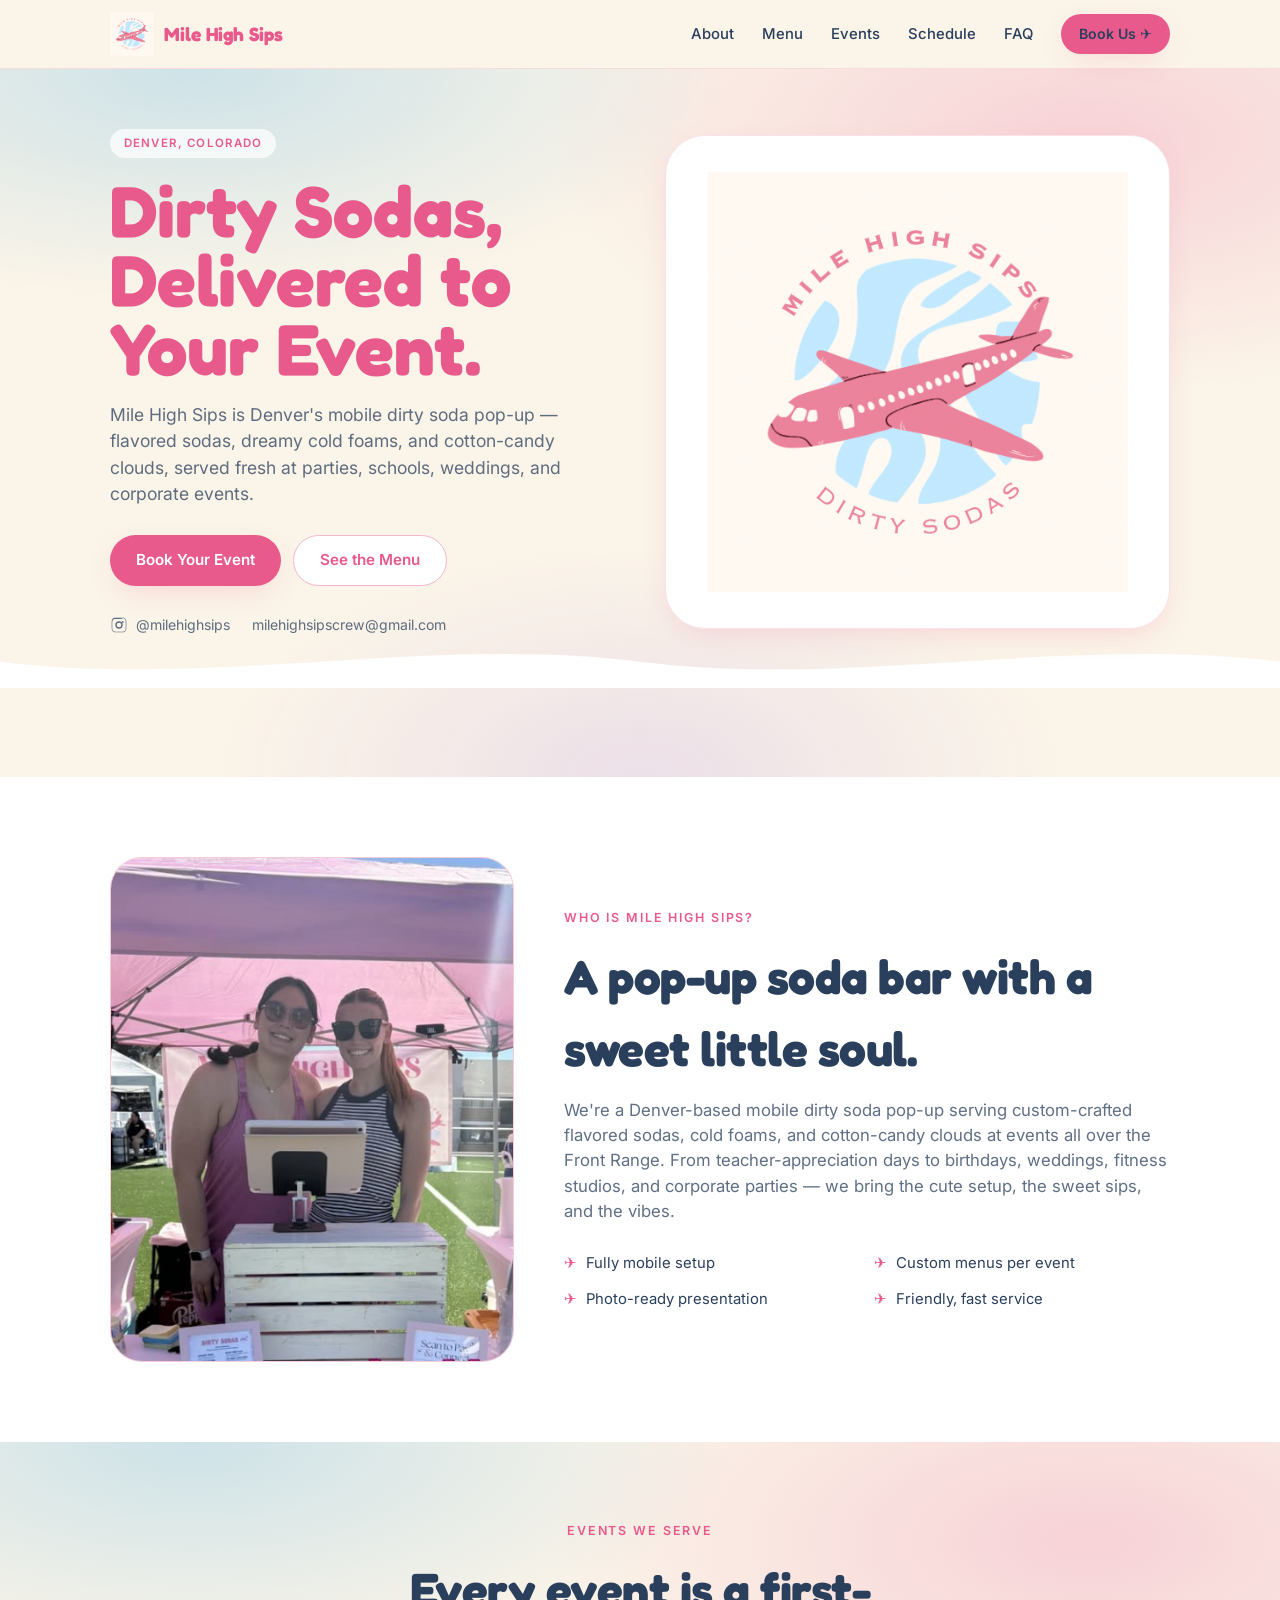
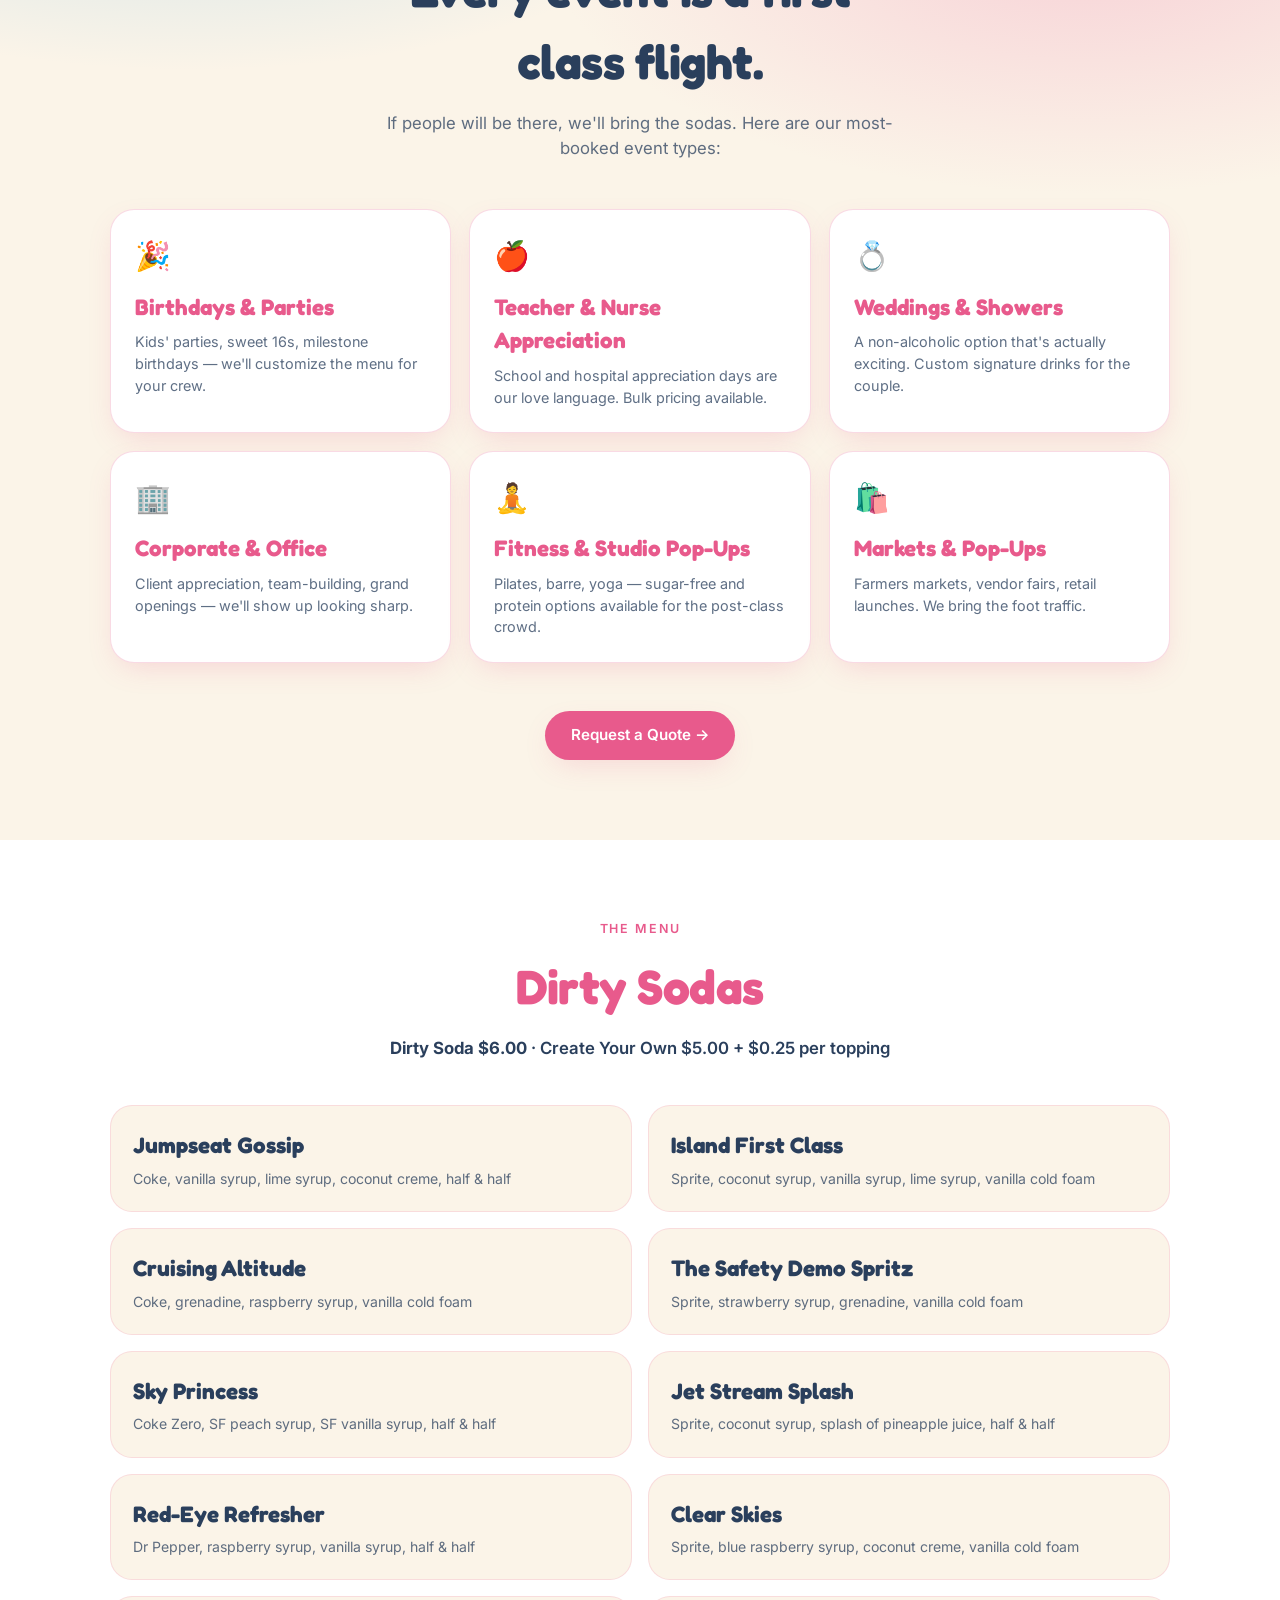
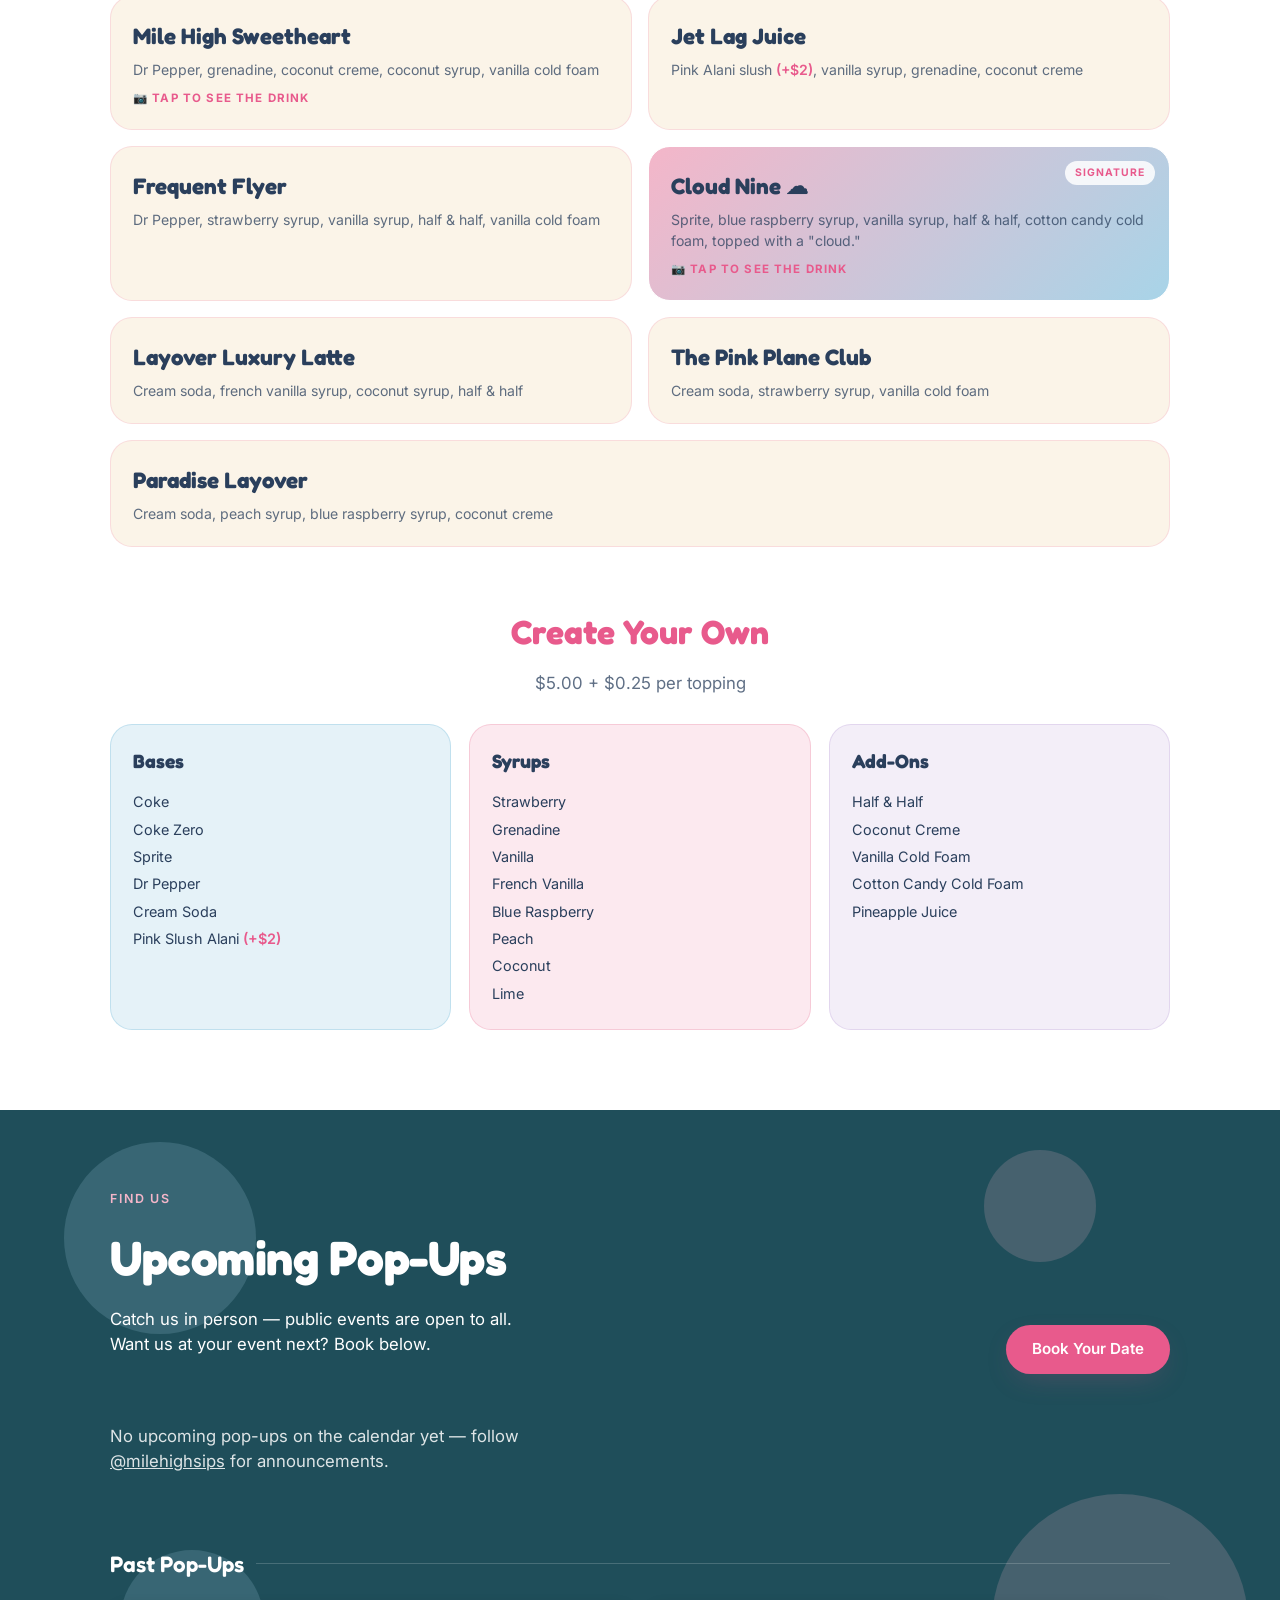
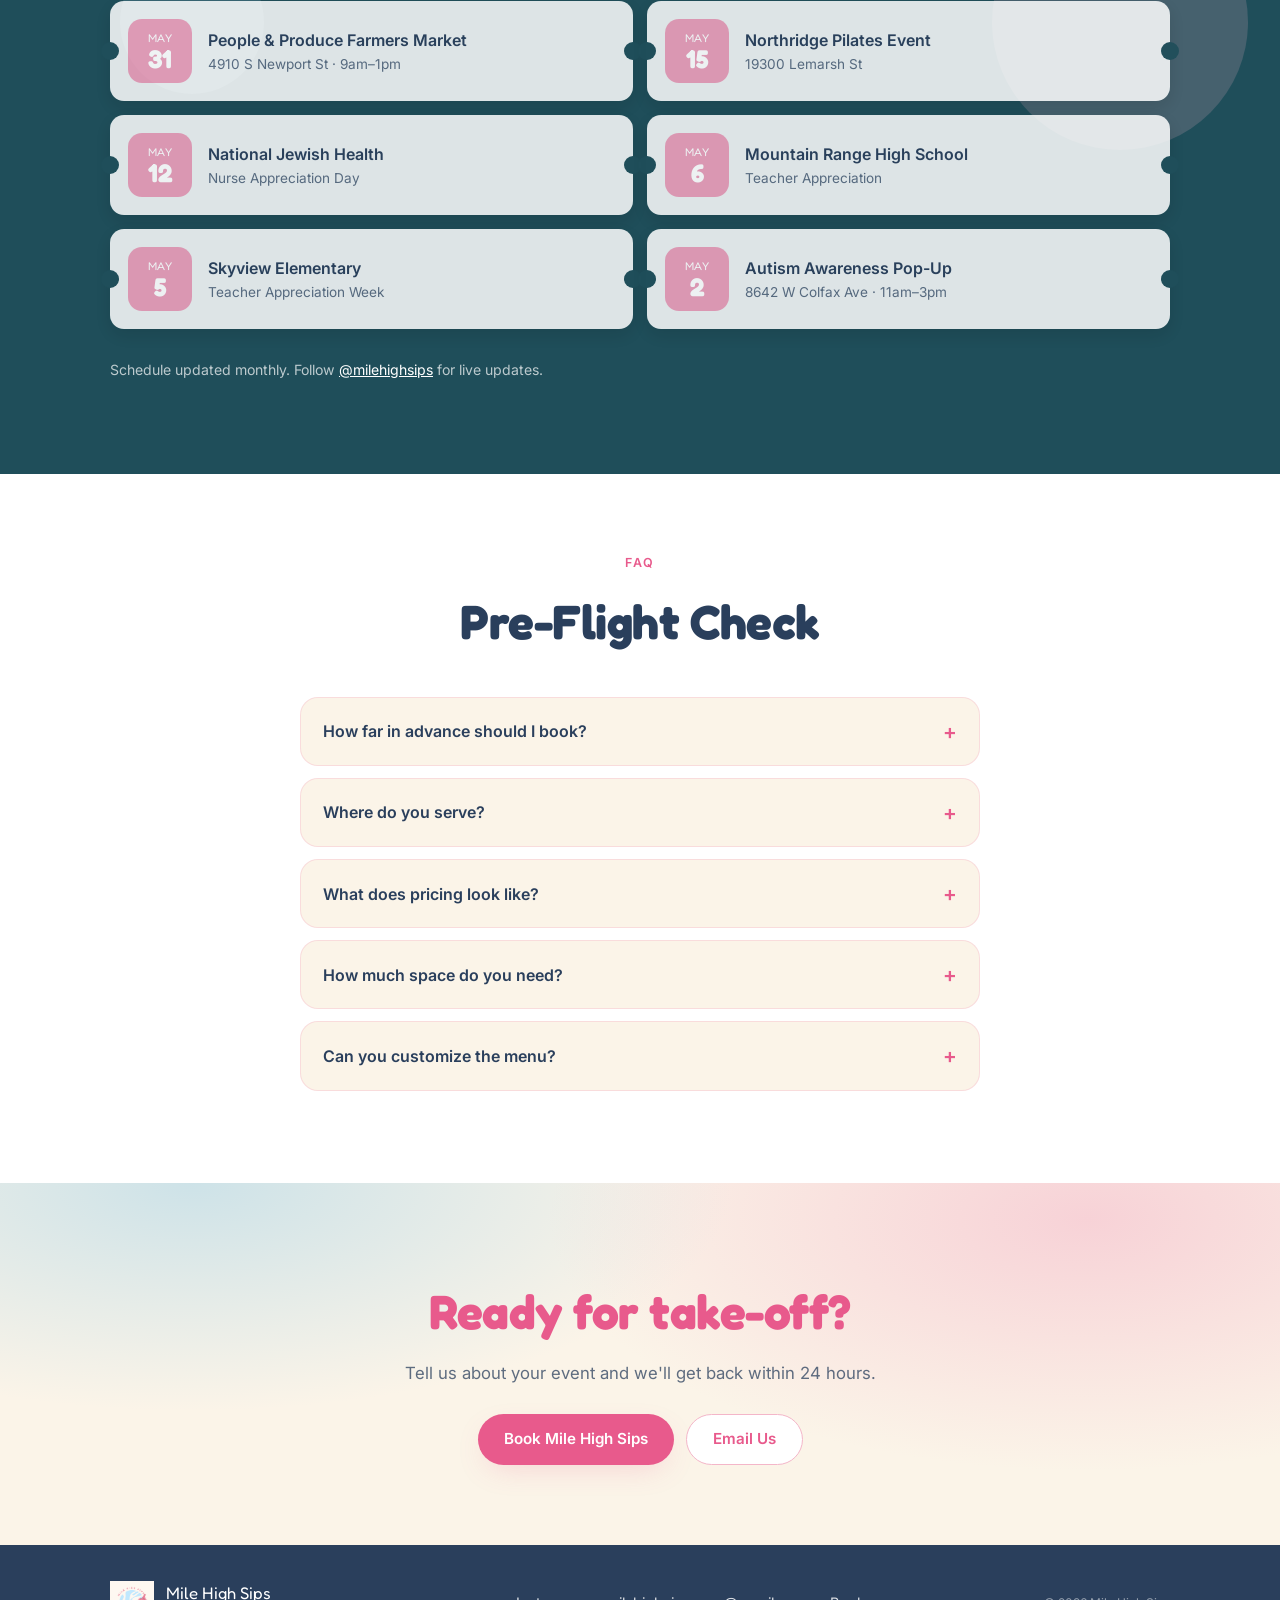
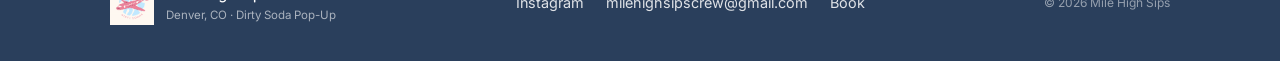
==== commit 84d46fd1: "Add past-events gallery — Upcoming/Past split, multi-image lightbox - Schedule section splits into U" ====
--- a/index.html
+++ b/index.html
@@ -154,6 +154,9 @@
 
     <div class="sched-grid" id="schedule-grid"></div>
 
+    <h3 class="sched-subhead" id="schedule-past-head" style="display:none;">Past Pop-Ups</h3>
+    <div class="sched-grid sched-grid-past" id="schedule-past-grid"></div>
+
     <p class="sched-foot">Schedule updated monthly. Follow <a href="https://instagram.com/milehighsips" target="_blank" rel="noopener">@milehighsips</a> for live updates.</p>
   </div>
 </section>
@@ -207,34 +210,107 @@
   }
 </script>
 
-<div id="lightbox" class="lightbox" role="dialog" aria-modal="true" aria-label="Drink photo">
+<div id="lightbox" class="lightbox" role="dialog" aria-modal="true" aria-label="Photo viewer">
   <button class="lightbox-close" aria-label="Close">&#x2715;</button>
   <div class="lightbox-content">
+    <button class="lightbox-nav lightbox-prev" aria-label="Previous photo">&#x2039;</button>
+    <button class="lightbox-nav lightbox-next" aria-label="Next photo">&#x203A;</button>
     <img id="lightbox-img" src="" alt="" />
+    <div class="lightbox-dots" id="lightbox-dots"></div>
     <p class="lightbox-caption" id="lightbox-caption"></p>
+    <p class="lightbox-recap" id="lightbox-recap"></p>
+    <a class="lightbox-ig" id="lightbox-ig" href="" target="_blank" rel="noopener">See more on Instagram →</a>
   </div>
 </div>
 
 <script>
 (function () {
-  var lb    = document.getElementById('lightbox');
-  var lbImg = document.getElementById('lightbox-img');
-  var lbCap = document.getElementById('lightbox-caption');
+  var lb     = document.getElementById('lightbox');
+  var lbImg  = document.getElementById('lightbox-img');
+  var lbCap  = document.getElementById('lightbox-caption');
+  var lbRec  = document.getElementById('lightbox-recap');
+  var lbIg   = document.getElementById('lightbox-ig');
+  var lbDots = document.getElementById('lightbox-dots');
+  var lbPrev = lb.querySelector('.lightbox-prev');
+  var lbNext = lb.querySelector('.lightbox-next');
+
+  var lbImages  = [];
+  var lbIndex   = 0;
+  var lbCaption = '';
+
+  function escapeHtml(s) {
+    return String(s == null ? '' : s).replace(/[&<>"']/g, function(c){
+      return ({'&':'&amp;','<':'&lt;','>':'&gt;','"':'&quot;',"'":'&#39;'})[c];
+    });
+  }
+
+  function escapeAttr(s) { return escapeHtml(s); }
+
+  function renderLbImage() {
+    if (!lbImages.length) return;
+    lbImg.src = lbImages[lbIndex];
+    lbImg.alt = lbCaption + ' — photo ' + (lbIndex + 1);
+    Array.prototype.forEach.call(lbDots.children, function(dot, i){
+      dot.classList.toggle('active', i === lbIndex);
+    });
+  }
+
+  function openLightbox(opts) {
+    lbImages  = (opts.images && opts.images.length) ? opts.images.slice() : [];
+    lbCaption = opts.caption || '';
+    lbIndex   = 0;
+    if (!lbImages.length) return;
+
+    lbCap.textContent = lbCaption;
+    lbRec.textContent = opts.recap || '';
+    lbRec.style.display = opts.recap ? 'block' : 'none';
+
+    if (opts.instagram) {
+      lbIg.href = opts.instagram;
+      lbIg.classList.add('show');
+    } else {
+      lbIg.classList.remove('show');
+    }
+
+    lb.classList.toggle('multi', lbImages.length > 1);
+    lbDots.innerHTML = lbImages.map(function(_, i){
+      return '<button class="lightbox-dot" data-i="' + i + '" aria-label="Photo ' + (i+1) + '"></button>';
+    }).join('');
+
+    renderLbImage();
+    lb.classList.add('open');
+  }
+
+  function closeLightbox() { lb.classList.remove('open'); }
+  function nextImg() { if (!lbImages.length) return; lbIndex = (lbIndex + 1) % lbImages.length; renderLbImage(); }
+  function prevImg() { if (!lbImages.length) return; lbIndex = (lbIndex - 1 + lbImages.length) % lbImages.length; renderLbImage(); }
 
   lb.addEventListener('click', function (e) {
-    if (e.target === lb || e.target.classList.contains('lightbox-close')) lb.classList.remove('open');
+    if (e.target === lb || e.target.classList.contains('lightbox-close')) closeLightbox();
+  });
+  lbPrev.addEventListener('click', function(e){ e.stopPropagation(); prevImg(); });
+  lbNext.addEventListener('click', function(e){ e.stopPropagation(); nextImg(); });
+  lbDots.addEventListener('click', function(e){
+    var t = e.target.closest('.lightbox-dot');
+    if (!t) return;
+    e.stopPropagation();
+    lbIndex = parseInt(t.dataset.i, 10) || 0;
+    renderLbImage();
   });
   document.addEventListener('keydown', function (e) {
-    if (e.key === 'Escape') lb.classList.remove('open');
+    if (!lb.classList.contains('open')) return;
+    if (e.key === 'Escape') closeLightbox();
+    else if (e.key === 'ArrowRight') nextImg();
+    else if (e.key === 'ArrowLeft')  prevImg();
   });
 
   function initLightboxCards() {
     document.querySelectorAll('[data-drink-img]').forEach(function (card) {
       card.addEventListener('click', function () {
-        lbImg.src         = card.dataset.drinkImg;
-        lbImg.alt         = card.dataset.drinkCaption || '';
-        lbCap.textContent = card.dataset.drinkCaption || '';
-        lb.classList.add('open');
+        openLightbox({
+          images:  [card.dataset.drinkImg],
+          caption: card.dataset.drinkCaption || ''
+        });
       });
     });
   }
@@ -247,14 +323,82 @@
     return arr.map(function(i) { return '<li>' + upcharge(i) + '</li>'; }).join('');
   }
 
-  fetch('schedule.json').then(function(r){return r.json();}).then(function(data){
-    document.getElementById('schedule-grid').innerHTML = data.events.map(function(ev) {
-      return '<div class="ticket"><div class="date"><div class="m">' + ev.month + '</div><div class="d">' + ev.day + '</div></div>' +
-        '<div class="info"><div class="name">' + ev.name + '</div><div class="meta">' + ev.meta + '</div></div></div>';
-    }).join('');
-  });
-
-  fetch('menu.json').then(function(r){return r.json();}).then(function(data){
+  var MONTHS = {jan:0,feb:1,mar:2,apr:3,may:4,jun:5,jul:6,aug:7,sep:8,oct:9,nov:10,dec:11};
+  function eventDate(ev) {
+    var monthKey = (ev.month || '').toLowerCase().slice(0,3);
+    var m = MONTHS[monthKey];
+    if (m == null) return null;
+    var y = parseInt(ev.year, 10) || new Date().getFullYear();
+    var d = parseInt(ev.day, 10) || 1;
+    return new Date(y, m, d);
+  }
+
+  function ticketHtml(ev, opts) {
+    opts = opts || {};
+    var gallery = Array.isArray(ev.gallery) ? ev.gallery.map(function(g){ return typeof g === 'string' ? g : g.img; }).filter(Boolean) : [];
+    var hasGallery = opts.past && gallery.length > 0;
+    var hasIg      = opts.past && ev.instagram;
+
+    var classes = 'ticket' + (opts.past ? ' past' : '') + (hasGallery ? ' has-gallery' : '');
+    var attrs = '';
+    if (hasGallery) {
+      attrs += ' data-gallery="'  + escapeAttr(JSON.stringify(gallery)) + '"';
+      attrs += ' data-caption="'  + escapeAttr(ev.name || '') + '"';
+      if (ev.recap)     attrs += ' data-recap="' + escapeAttr(ev.recap) + '"';
+      if (ev.instagram) attrs += ' data-ig="'    + escapeAttr(ev.instagram) + '"';
+    }
+
+    var info = '<div class="name">' + escapeHtml(ev.name) + '</div>' +
+               '<div class="meta">' + escapeHtml(ev.meta) + '</div>';
+    if (hasGallery)            info += '<span class="recap-hint">📷 View recap →</span>';
+    else if (hasIg)            info += '<a class="ig-inline" href="' + escapeAttr(ev.instagram) + '" target="_blank" rel="noopener">See on Instagram →</a>';
+
+    return '<div class="' + classes + '"' + attrs + '>' +
+             '<div class="date"><div class="m">' + escapeHtml(ev.month) + '</div><div class="d">' + escapeHtml(ev.day) + '</div></div>' +
+             '<div class="info">' + info + '</div>' +
+           '</div>';
+  }
+
+  var _v = '?v=' + (Date.now ? Date.now() : new Date().getTime());
+  fetch('schedule.json' + _v).then(function(r){return r.json();}).then(function(data){
+    var today = new Date(); today.setHours(0,0,0,0);
+
+    var upcoming = [];
+    var past     = [];
+    (data.events || []).forEach(function(ev){
+      var d = eventDate(ev);
+      if (d && d < today) past.push({ ev: ev, d: d });
+      else                upcoming.push({ ev: ev, d: d });
+    });
+
+    upcoming.sort(function(a,b){ return (a.d || 0) - (b.d || 0); });
+    past.sort(    function(a,b){ return (b.d || 0) - (a.d || 0); });
+
+    document.getElementById('schedule-grid').innerHTML =
+      upcoming.map(function(x){ return ticketHtml(x.ev, { past:false }); }).join('') ||
+      '<p class="sub" style="opacity:.85">No upcoming pop-ups on the calendar yet — follow <a href="https://instagram.com/milehighsips" target="_blank" rel="noopener" style="color:#fff;text-decoration:underline;">@milehighsips</a> for announcements.</p>';
+
+    if (past.length) {
+      document.getElementById('schedule-past-head').style.display = '';
+      document.getElementById('schedule-past-grid').innerHTML =
+        past.map(function(x){ return ticketHtml(x.ev, { past:true }); }).join('');
+
+      document.querySelectorAll('.ticket.has-gallery').forEach(function(t){
+        t.addEventListener('click', function(){
+          var imgs;
+          try { imgs = JSON.parse(t.dataset.gallery || '[]'); } catch(_) { imgs = []; }
+          openLightbox({
+            images:    imgs,
+            caption:   t.dataset.caption || '',
+            recap:     t.dataset.recap || '',
+            instagram: t.dataset.ig || ''
+          });
+        });
+      });
+    }
+  });
+
+  fetch('menu.json' + _v).then(function(r){return r.json();}).then(function(data){
     document.getElementById('menu-dirty-price').textContent = 'Dirty Soda ' + data.dirty_soda_price;
     document.getElementById('menu-cyo-price').textContent   = data.cyo_price_base + ' + ' + data.cyo_price_topping + ' per topping';
     document.getElementById('cyo-price').textContent        = data.cyo_price_base + ' + ' + data.cyo_price_topping + ' per topping';
@@ -275,7 +419,7 @@
     initLightboxCards();
   });
 
-  fetch('faq.json').then(function(r){return r.json();}).then(function(data){
+  fetch('faq.json' + _v).then(function(r){return r.json();}).then(function(data){
     document.getElementById('faq-list').innerHTML = data.faqs.map(function(f) {
       return '<details><summary>' + f.question + ' <span class="plus">+</span></summary><p>' + f.answer + '</p></details>';
     }).join('');
--- a/styles.css
+++ b/styles.css
@@ -304,6 +304,49 @@
 .sched-foot { margin-top: 30px; color: rgba(255,255,255,0.7); font-size: 0.88rem; position: relative; }
 .sched-foot a { color: #fff; text-decoration: underline; }
 
+/* Past Pop-Ups subsection */
+.sched-subhead {
+  margin: 56px 0 0;
+  font-family: 'Fredoka', sans-serif;
+  font-weight: 600;
+  font-size: 1.4rem;
+  color: #fff;
+  position: relative;
+  display: flex; align-items: center; gap: 12px;
+}
+.sched-subhead::after {
+  content: ""; flex: 1; height: 1px; background: rgba(255,255,255,0.18);
+}
+.sched-grid-past { margin-top: 20px; }
+.ticket.past {
+  background: rgba(255,255,255,0.92);
+  opacity: 0.92;
+}
+.ticket.past .date {
+  background: rgba(232,90,140,0.55);
+}
+.ticket.has-gallery {
+  cursor: pointer;
+  transition: transform 0.2s, box-shadow 0.2s, opacity 0.2s;
+}
+.ticket.has-gallery:hover {
+  opacity: 1;
+  transform: translateY(-2px);
+  box-shadow: 0 14px 32px rgba(0,0,0,0.22);
+}
+.ticket .recap-hint {
+  display: inline-block; margin-top: 6px;
+  font-size: 0.7rem; font-weight: 700; text-transform: uppercase;
+  letter-spacing: 0.1em; color: var(--pink);
+}
+.ticket .ig-inline {
+  display: inline-block; margin-top: 6px;
+  font-size: 0.78rem; color: var(--pink); font-weight: 600;
+  text-decoration: underline;
+}
+.ticket .info { flex: 1; min-width: 0; }
+.ticket .info .name { overflow-wrap: anywhere; }
+
 /* ====== FAQ ====== */
 .faq { background: #fff; }
 .faq-list { max-width: 680px; margin: 40px auto 0; }
@@ -422,24 +465,69 @@
 .lightbox.open { opacity: 1; pointer-events: all; }
 
 .lightbox-content {
-  position: relative; text-align: center; max-width: 440px; width: 100%;
+  position: relative; text-align: center; max-width: 560px; width: 100%;
 }
 .lightbox-content img {
-  width: 100%; border-radius: 24px;
+  width: 100%; max-height: 70vh; object-fit: contain;
+  border-radius: 24px;
   box-shadow: 0 40px 100px rgba(0,0,0,0.5); display: block;
+  background: rgba(0,0,0,0.15);
 }
 .lightbox-caption {
-  margin-top: 16px; color: rgba(255,255,255,0.85);
+  margin-top: 16px; color: rgba(255,255,255,0.92);
   font-family: 'Fredoka', sans-serif; font-size: 1.2rem;
 }
+.lightbox-recap {
+  margin: 8px auto 0; max-width: 480px;
+  color: #fff; font-size: 0.92rem; line-height: 1.5;
+}
+.lightbox-ig {
+  display: none; margin-top: 14px;
+  color: #fff; font-weight: 600; font-size: 0.88rem;
+  border: 1px solid rgba(255,255,255,0.4); border-radius: 999px;
+  padding: 8px 16px; transition: background 0.2s;
+}
+.lightbox-ig.show { display: inline-block; }
+.lightbox-ig:hover { background: rgba(255,255,255,0.15); }
 .lightbox-close {
   position: absolute; top: -48px; right: 0;
   background: rgba(255,255,255,0.15); border: none; color: #fff;
   font-size: 1.2rem; width: 38px; height: 38px; border-radius: 50%;
   display: flex; align-items: center; justify-content: center;
   cursor: pointer; transition: background 0.2s;
+  z-index: 2;
 }
 .lightbox-close:hover { background: rgba(255,255,255,0.3); }
+
+.lightbox-nav {
+  position: absolute; top: 50%; transform: translateY(-50%);
+  background: rgba(255,255,255,0.15); border: none; color: #fff;
+  font-size: 1.6rem; width: 44px; height: 44px; border-radius: 50%;
+  display: none; align-items: center; justify-content: center;
+  cursor: pointer; transition: background 0.2s;
+  z-index: 2;
+}
+.lightbox-nav:hover { background: rgba(255,255,255,0.3); }
+.lightbox-prev { left: -56px; }
+.lightbox-next { right: -56px; }
+.lightbox.multi .lightbox-nav { display: flex; }
+@media (max-width: 720px) {
+  .lightbox-prev { left: 8px; }
+  .lightbox-next { right: 8px; }
+}
+
+.lightbox-dots {
+  display: none; justify-content: center; gap: 6px;
+  margin-top: 12px;
+}
+.lightbox.multi .lightbox-dots { display: flex; }
+.lightbox-dot {
+  width: 8px; height: 8px; border-radius: 50%;
+  background: rgba(255,255,255,0.35);
+  transition: background 0.2s, transform 0.2s;
+  border: none; padding: 0; cursor: pointer;
+}
+.lightbox-dot.active { background: #fff; transform: scale(1.2); }
 
 /* ====== THANKS PAGE ====== */
 .thanks-bg {
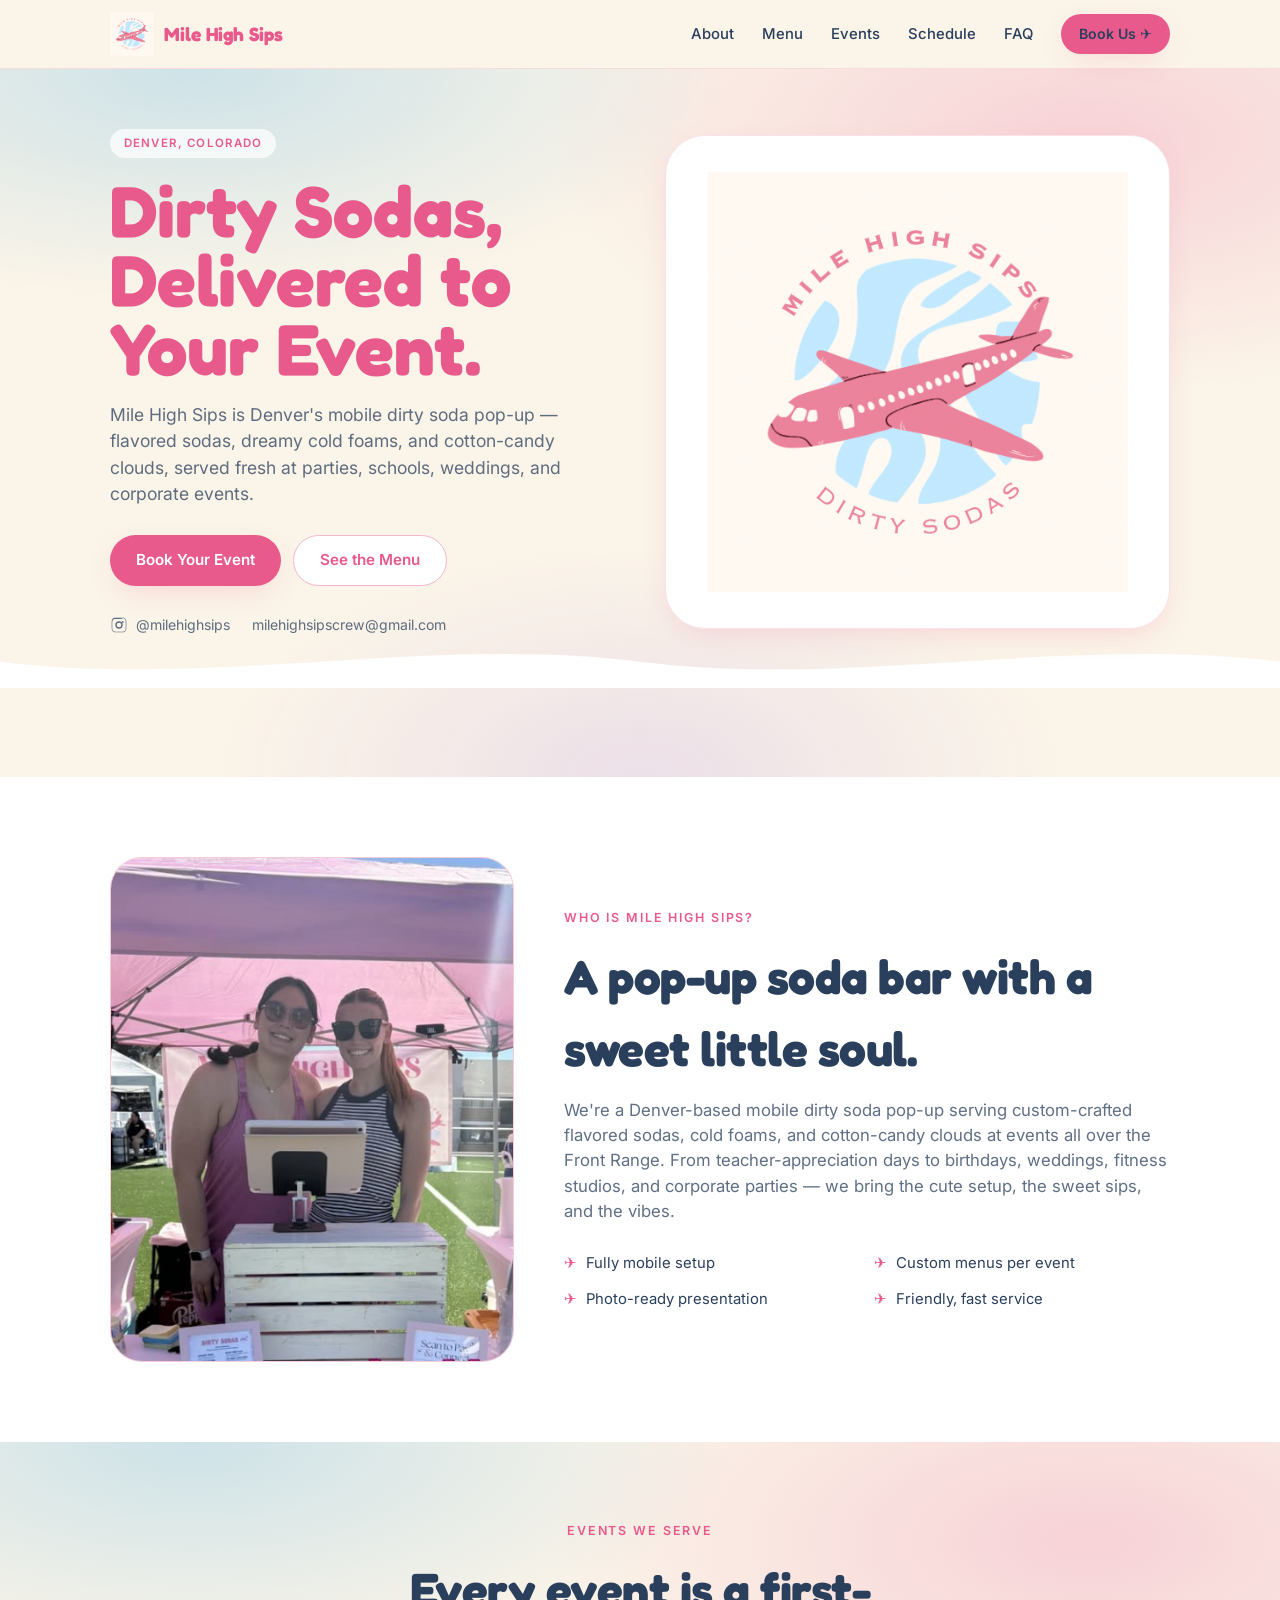
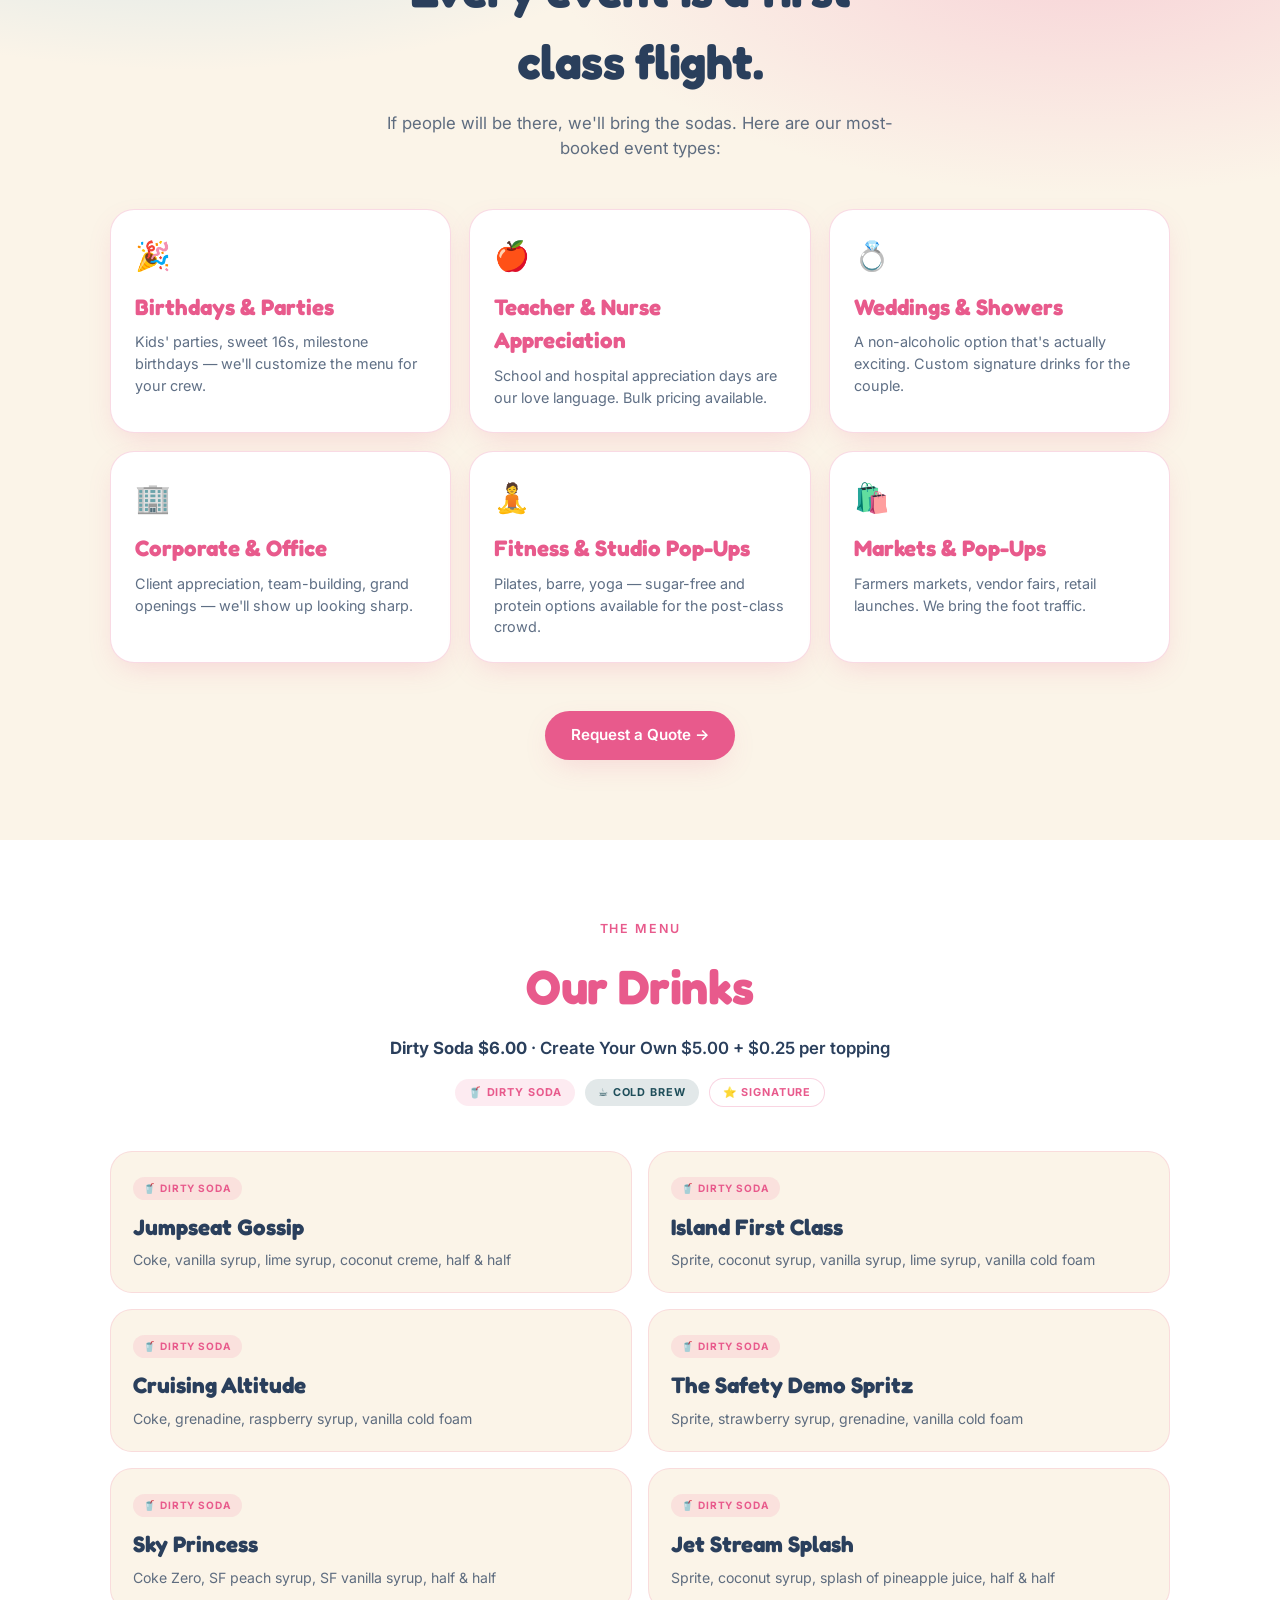
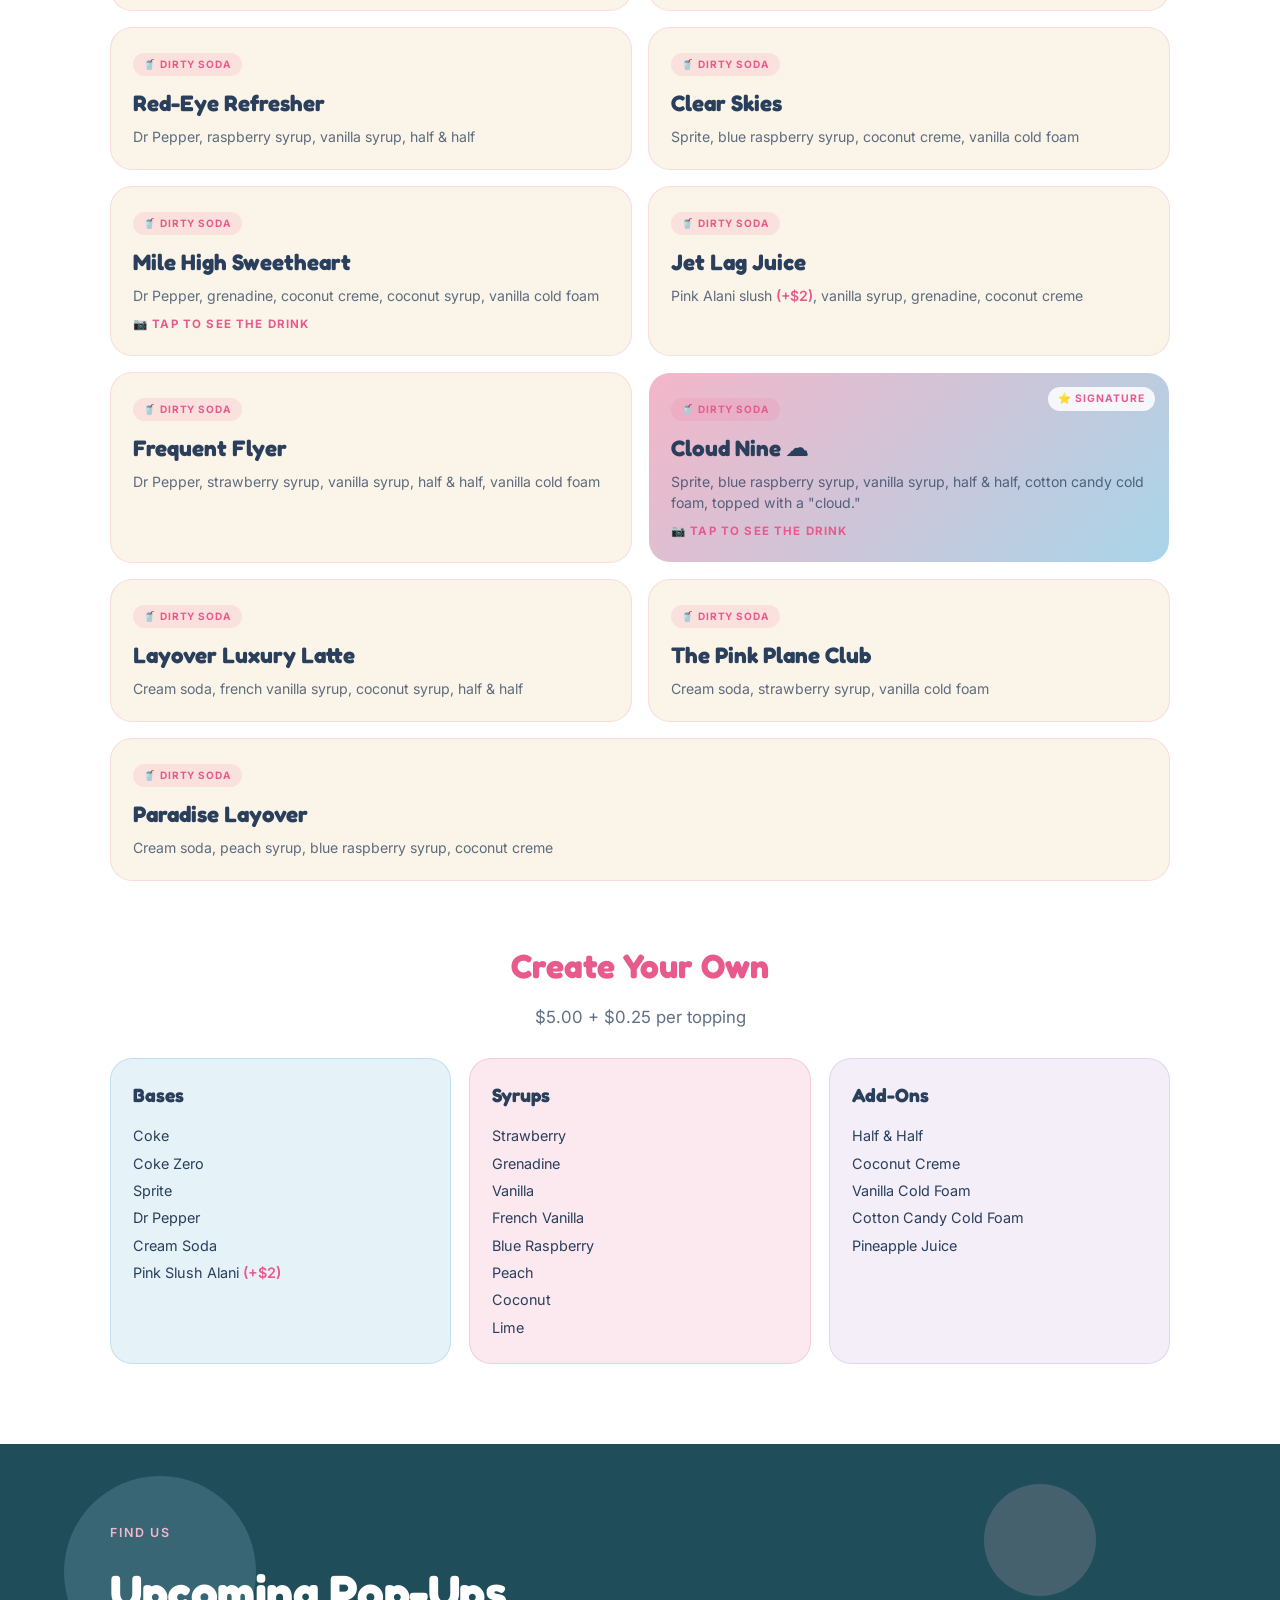
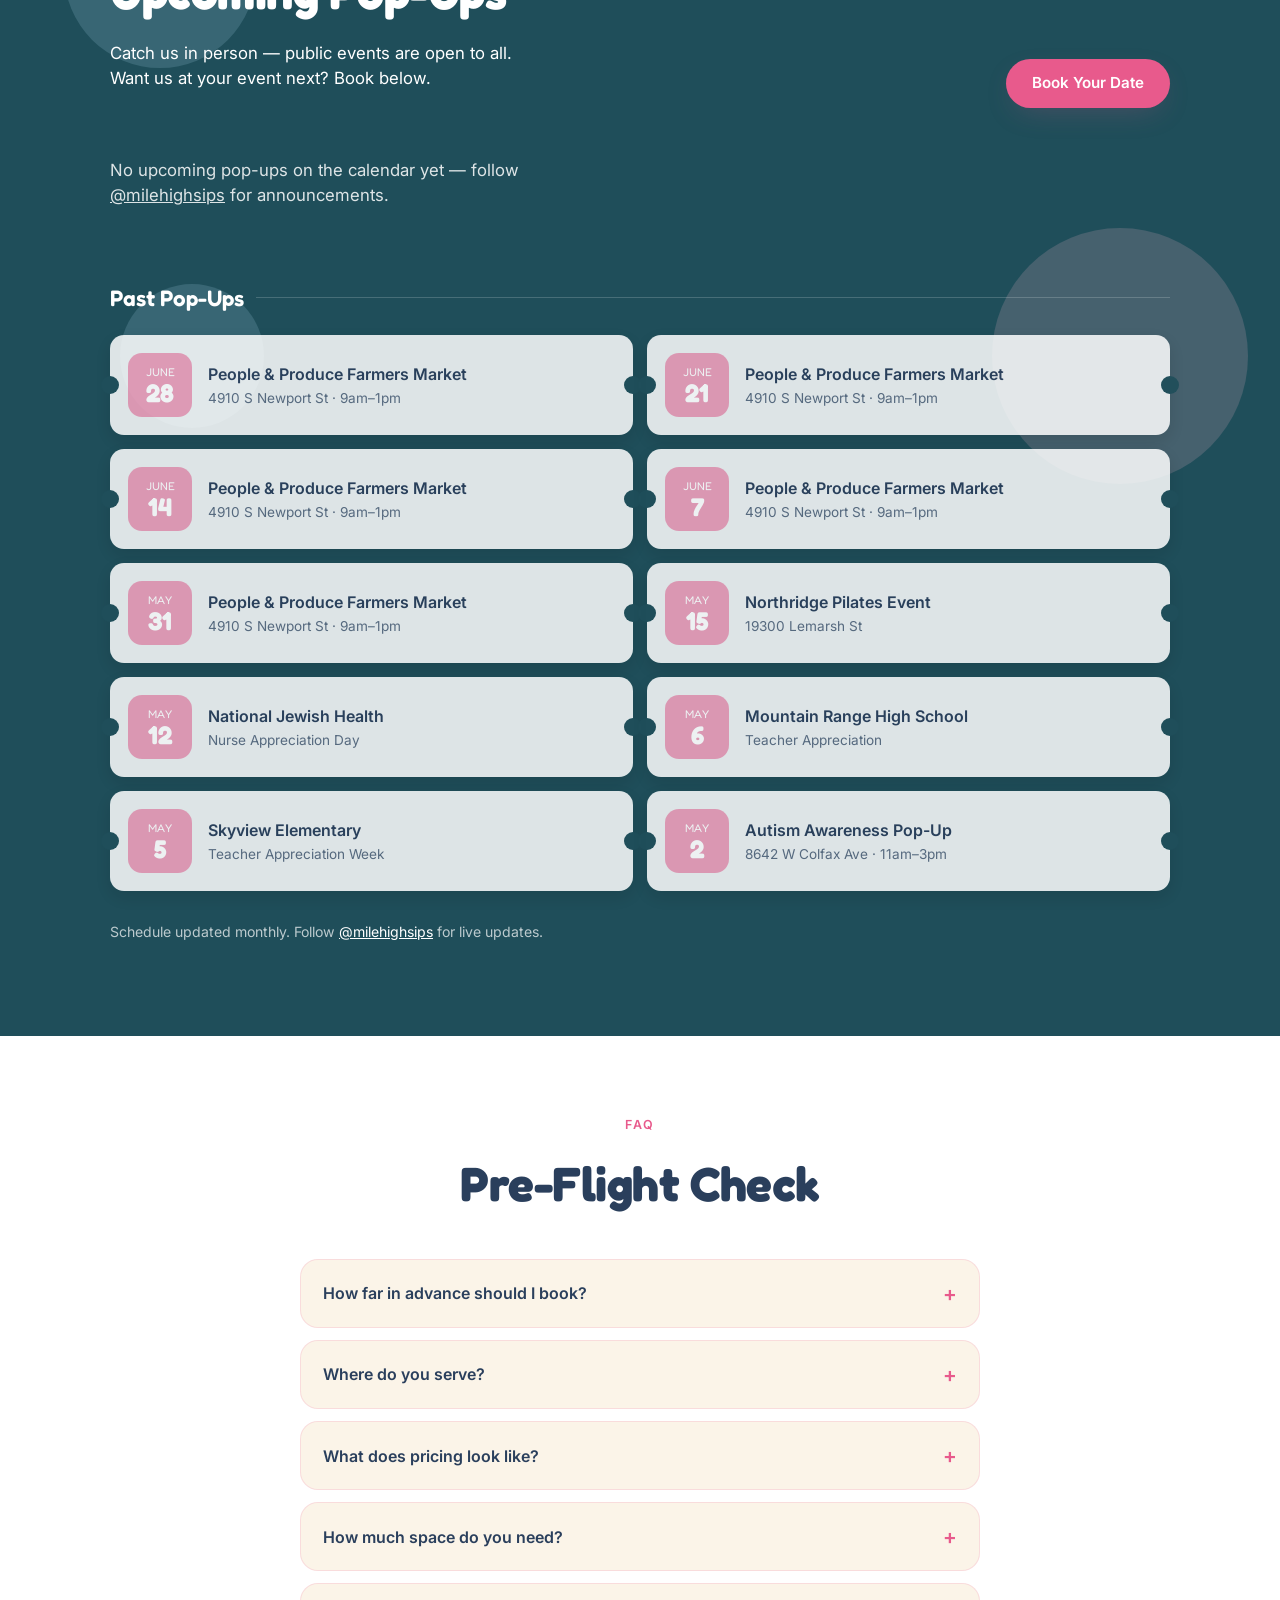
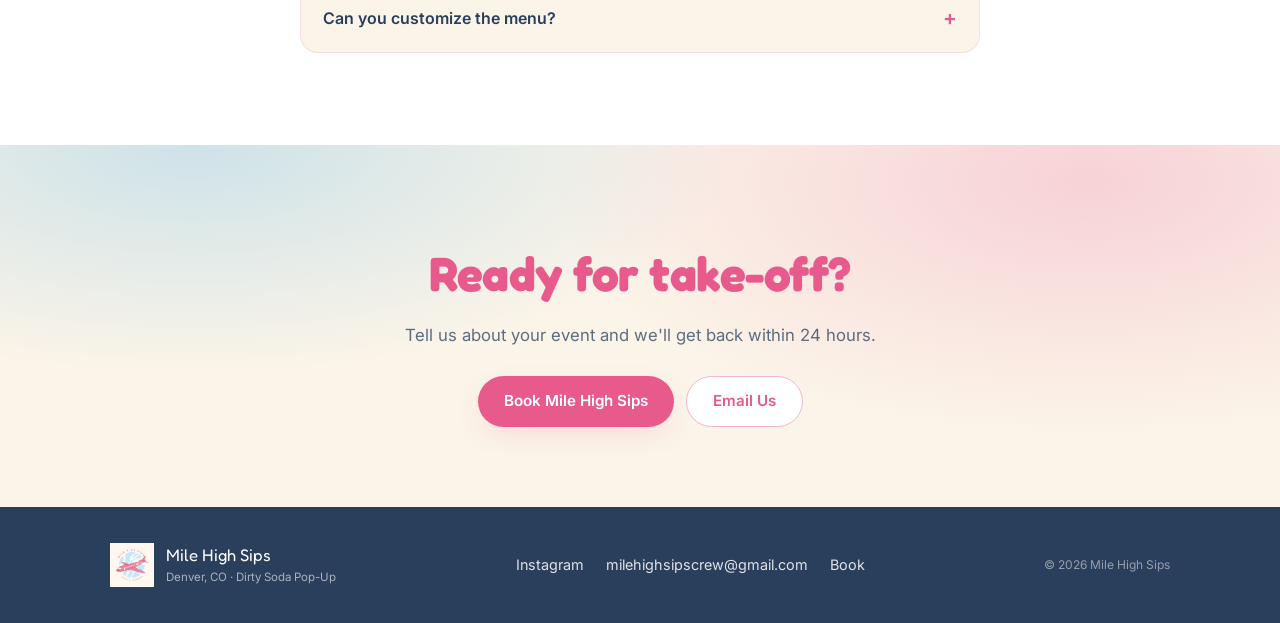
==== commit 2efaa2ae: "Add drink category badges and legend — dirty soda / cold brew" ====
--- a/index.html
+++ b/index.html
@@ -115,8 +115,13 @@
   <div class="container">
     <div class="menu-head">
       <p class="eyebrow">The Menu</p>
-      <h2 class="pink">Dirty Sodas</h2>
+      <h2 class="pink">Our Drinks</h2>
       <p class="sub price"><span style="font-weight:700;" id="menu-dirty-price">Dirty Soda $6.00</span> · Create Your Own <span id="menu-cyo-price">$5.00 + $0.25 per topping</span></p>
+      <div class="menu-legend">
+        <span class="leg-soda">🥤 Dirty Soda</span>
+        <span class="leg-brew">☕ Cold Brew</span>
+        <span class="leg-sig">⭐ Signature</span>
+      </div>
     </div>
 
     <div class="menu-grid" id="menu-grid"></div>
@@ -408,7 +413,11 @@
     document.getElementById('menu-grid').innerHTML = data.drinks.map(function(d) {
       var cls   = 'menu-card' + (d.signature ? ' signature' : '') + (d.full_width ? ' full' : '');
       var attrs = d.drink_image ? ' data-drink-img="' + d.drink_image + '" data-drink-caption="' + d.name + '"' : '';
-      var html  = d.signature ? '<span class="signature-tag">Signature</span>' : '';
+      var badgeClass = d.cold_brew ? 'cold-brew' : 'dirty-soda';
+      var badgeIcon  = d.cold_brew ? '☕' : '🥤';
+      var badgeLabel = d.cold_brew ? 'Cold Brew' : 'Dirty Soda';
+      var html  = d.signature ? '<span class="signature-tag">⭐ Signature</span>' : '';
+      html += '<span class="drink-badge ' + badgeClass + '">' + badgeIcon + ' ' + badgeLabel + '</span>';
       html += '<h3>' + d.name + '</h3><p>' + upcharge(d.description) + '</p>';
       if (d.drink_image) {
         html += '<span class="sig-hint">📷 Tap to see the drink</span>';
--- a/styles.css
+++ b/styles.css
@@ -246,6 +246,31 @@
 }
 .menu-card.full { grid-column: 1 / -1; }
 
+/* ── Drink category badge ── */
+.drink-badge {
+  display: inline-flex; align-items: center; gap: 4px;
+  font-size: 0.63rem; font-weight: 700; text-transform: uppercase;
+  letter-spacing: 0.09em; padding: 4px 10px; border-radius: 999px;
+  margin-bottom: 10px;
+}
+.drink-badge.dirty-soda { background: rgba(232,90,140,0.12); color: var(--pink); }
+.drink-badge.cold-brew  { background: rgba(31,78,90,0.13);   color: var(--teal); }
+
+/* ── Menu legend ── */
+.menu-legend {
+  display: flex; justify-content: center; align-items: center;
+  gap: 10px; margin-top: 16px; flex-wrap: wrap;
+}
+.menu-legend span {
+  display: inline-flex; align-items: center; gap: 5px;
+  font-size: 0.68rem; font-weight: 700; text-transform: uppercase;
+  letter-spacing: 0.08em; padding: 5px 13px; border-radius: 999px;
+}
+.menu-legend .leg-soda  { background: rgba(232,90,140,0.12); color: var(--pink); }
+.menu-legend .leg-brew  { background: rgba(31,78,90,0.13);   color: var(--teal); }
+.menu-legend .leg-sig   { background: rgba(255,255,255,0.85); color: var(--pink);
+                           border: 1px solid rgba(232,90,140,0.25); }
+
 .cyo { margin-top: 60px; }
 .cyo-head { text-align: center; }
 .cyo-head h3 { font-family: 'Fredoka', sans-serif; color: var(--pink); font-size: clamp(1.6rem, 3vw, 2.1rem); margin: 0; }
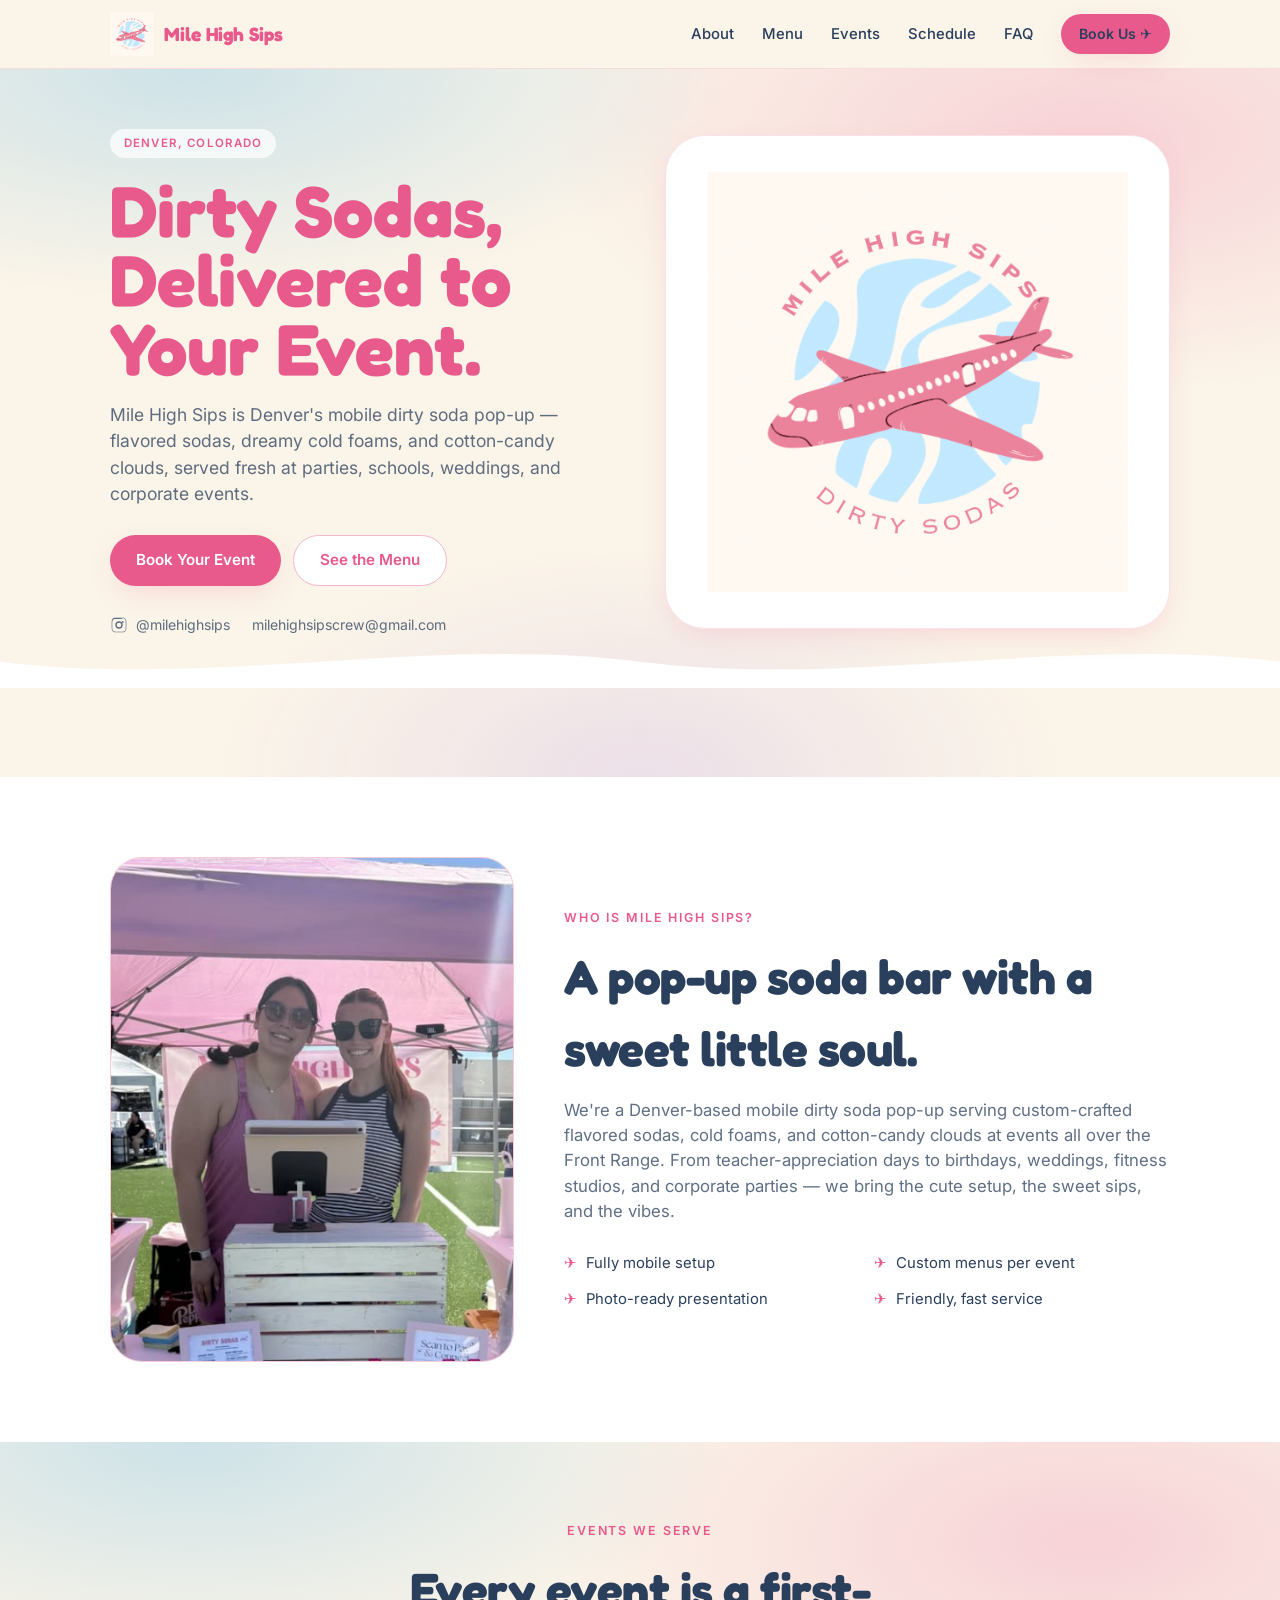
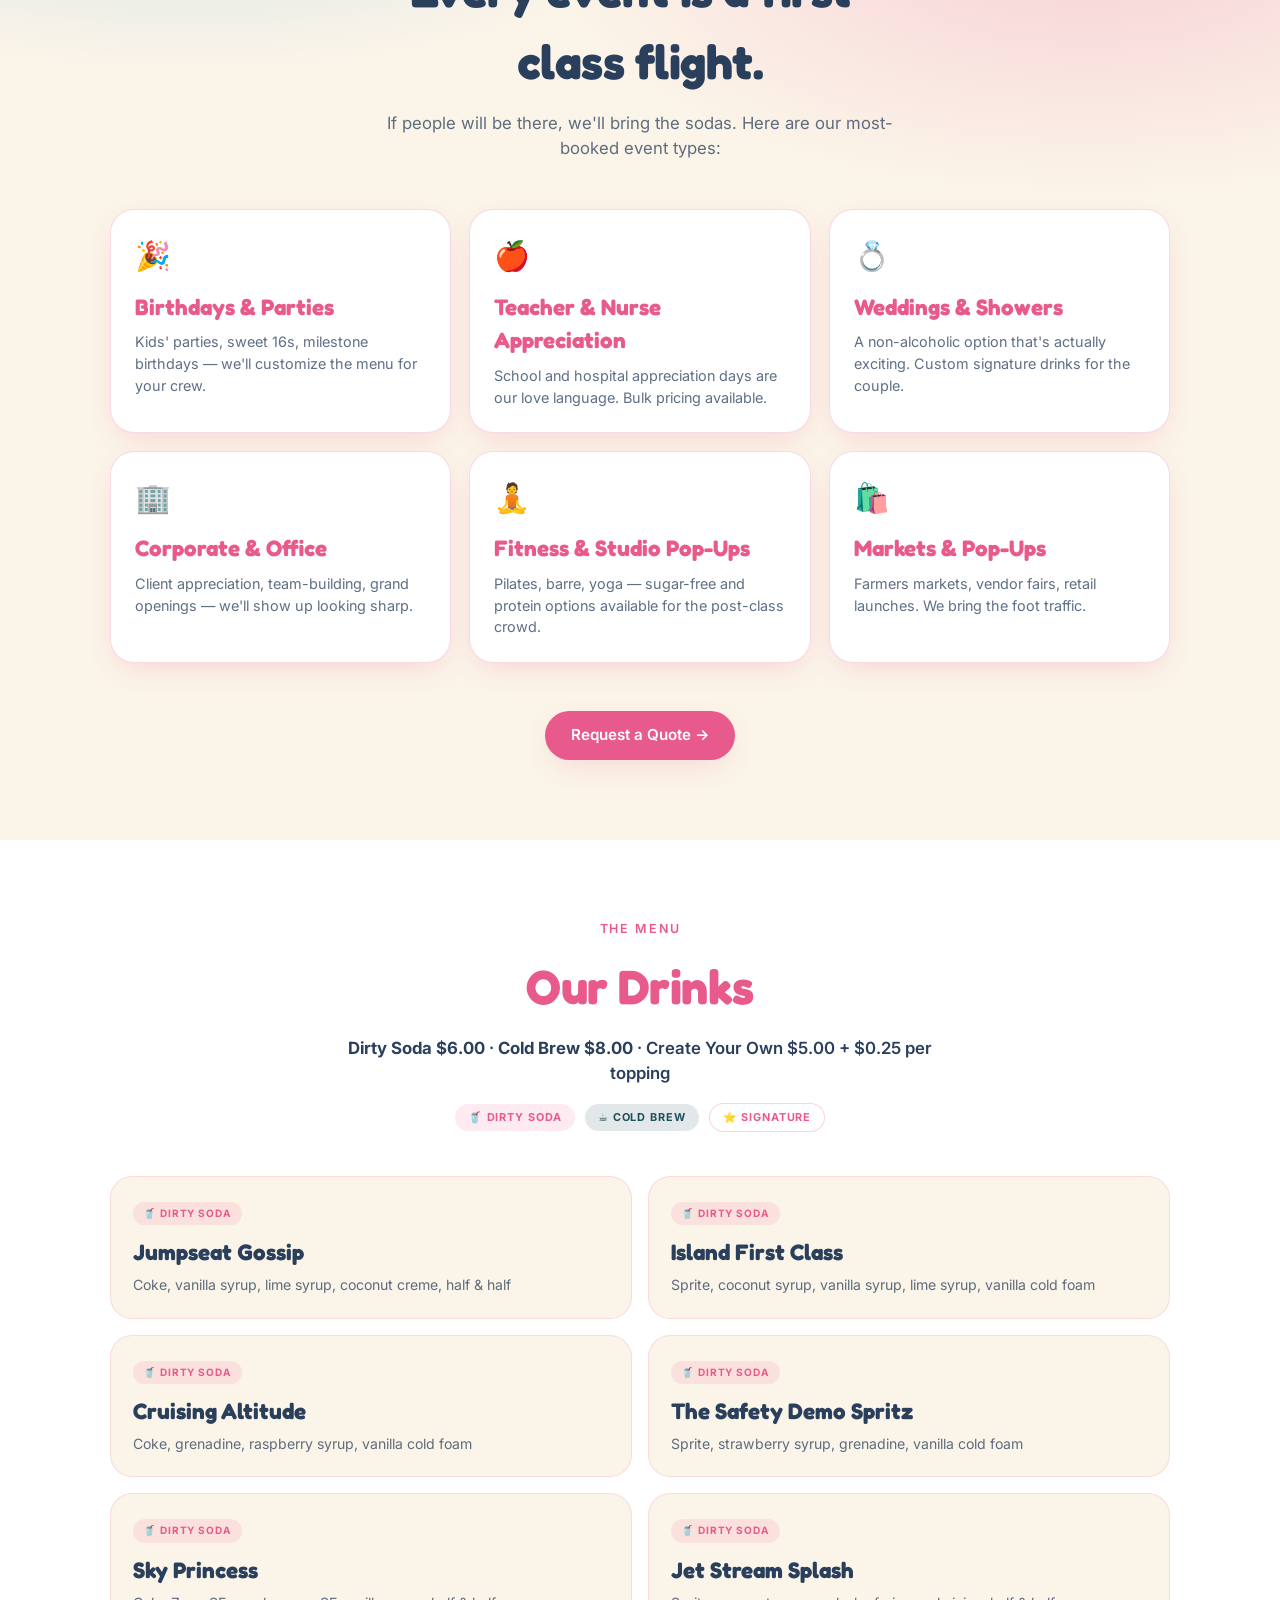
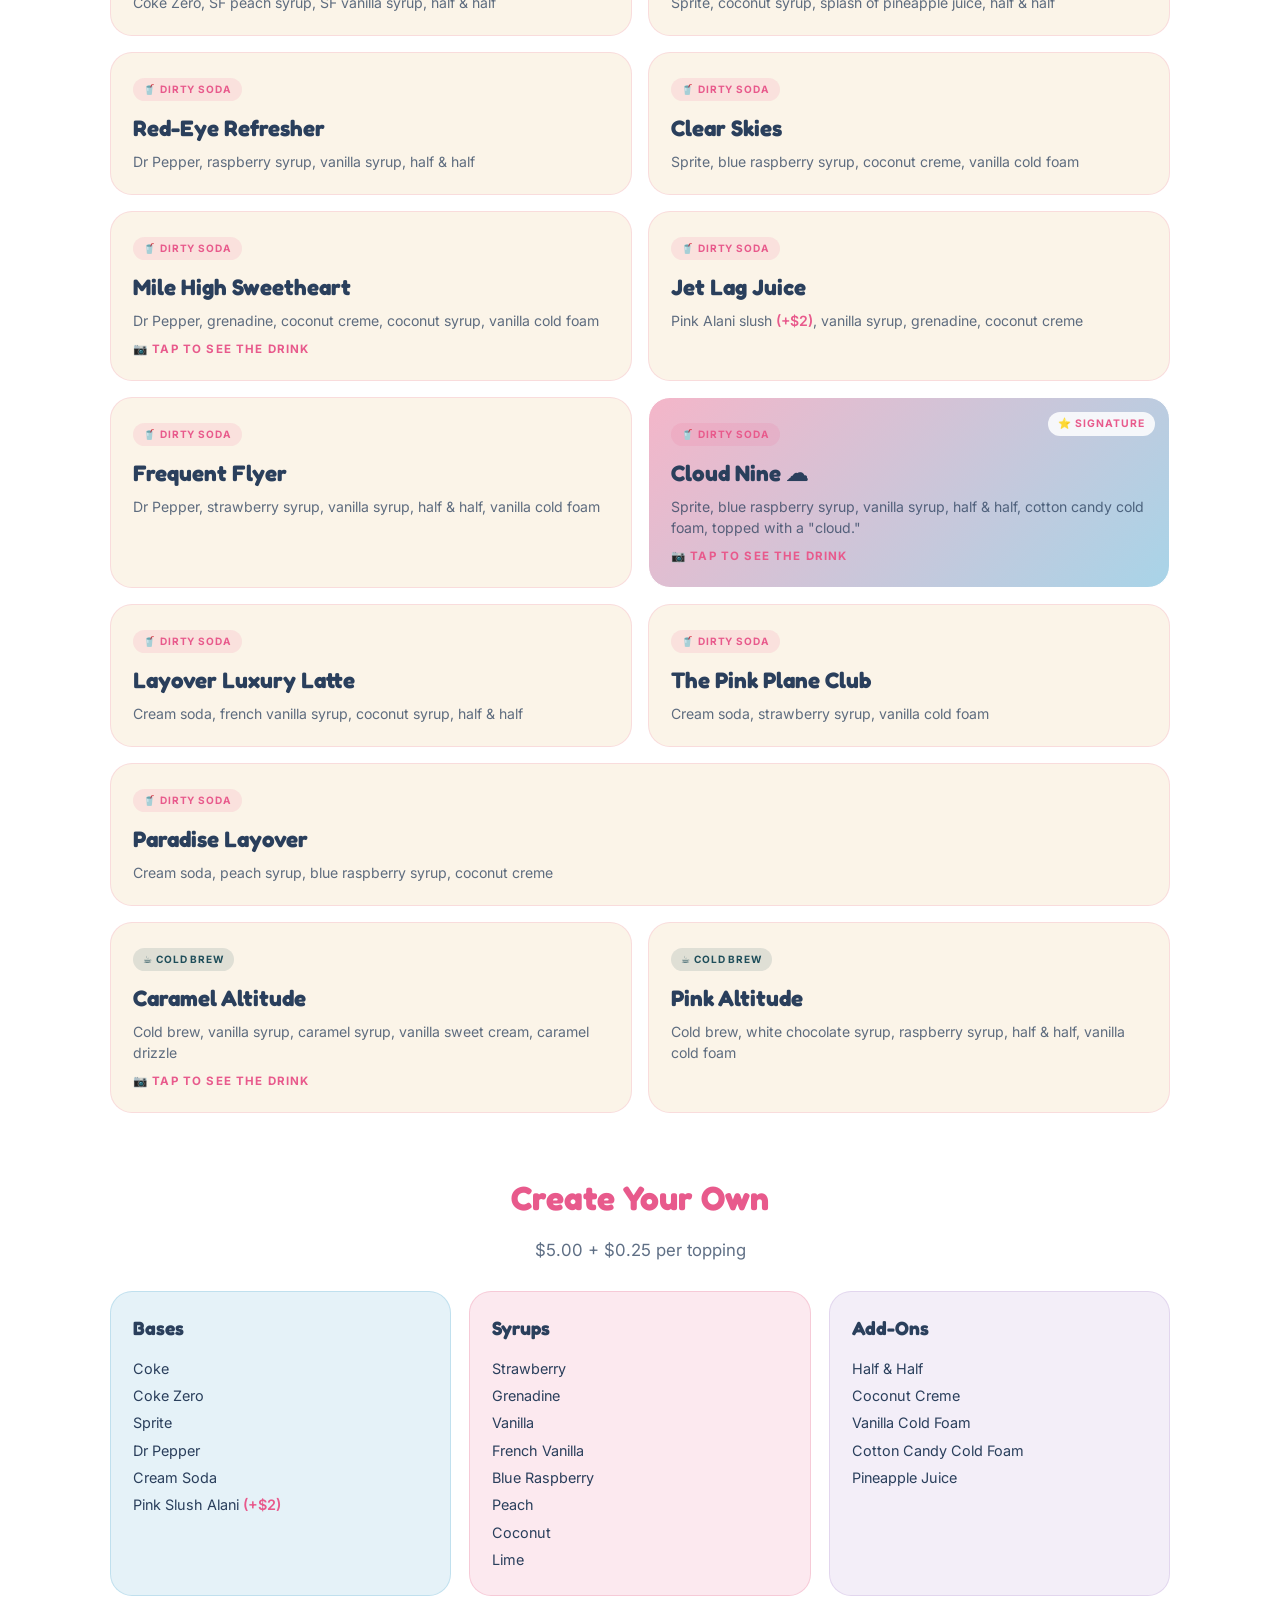
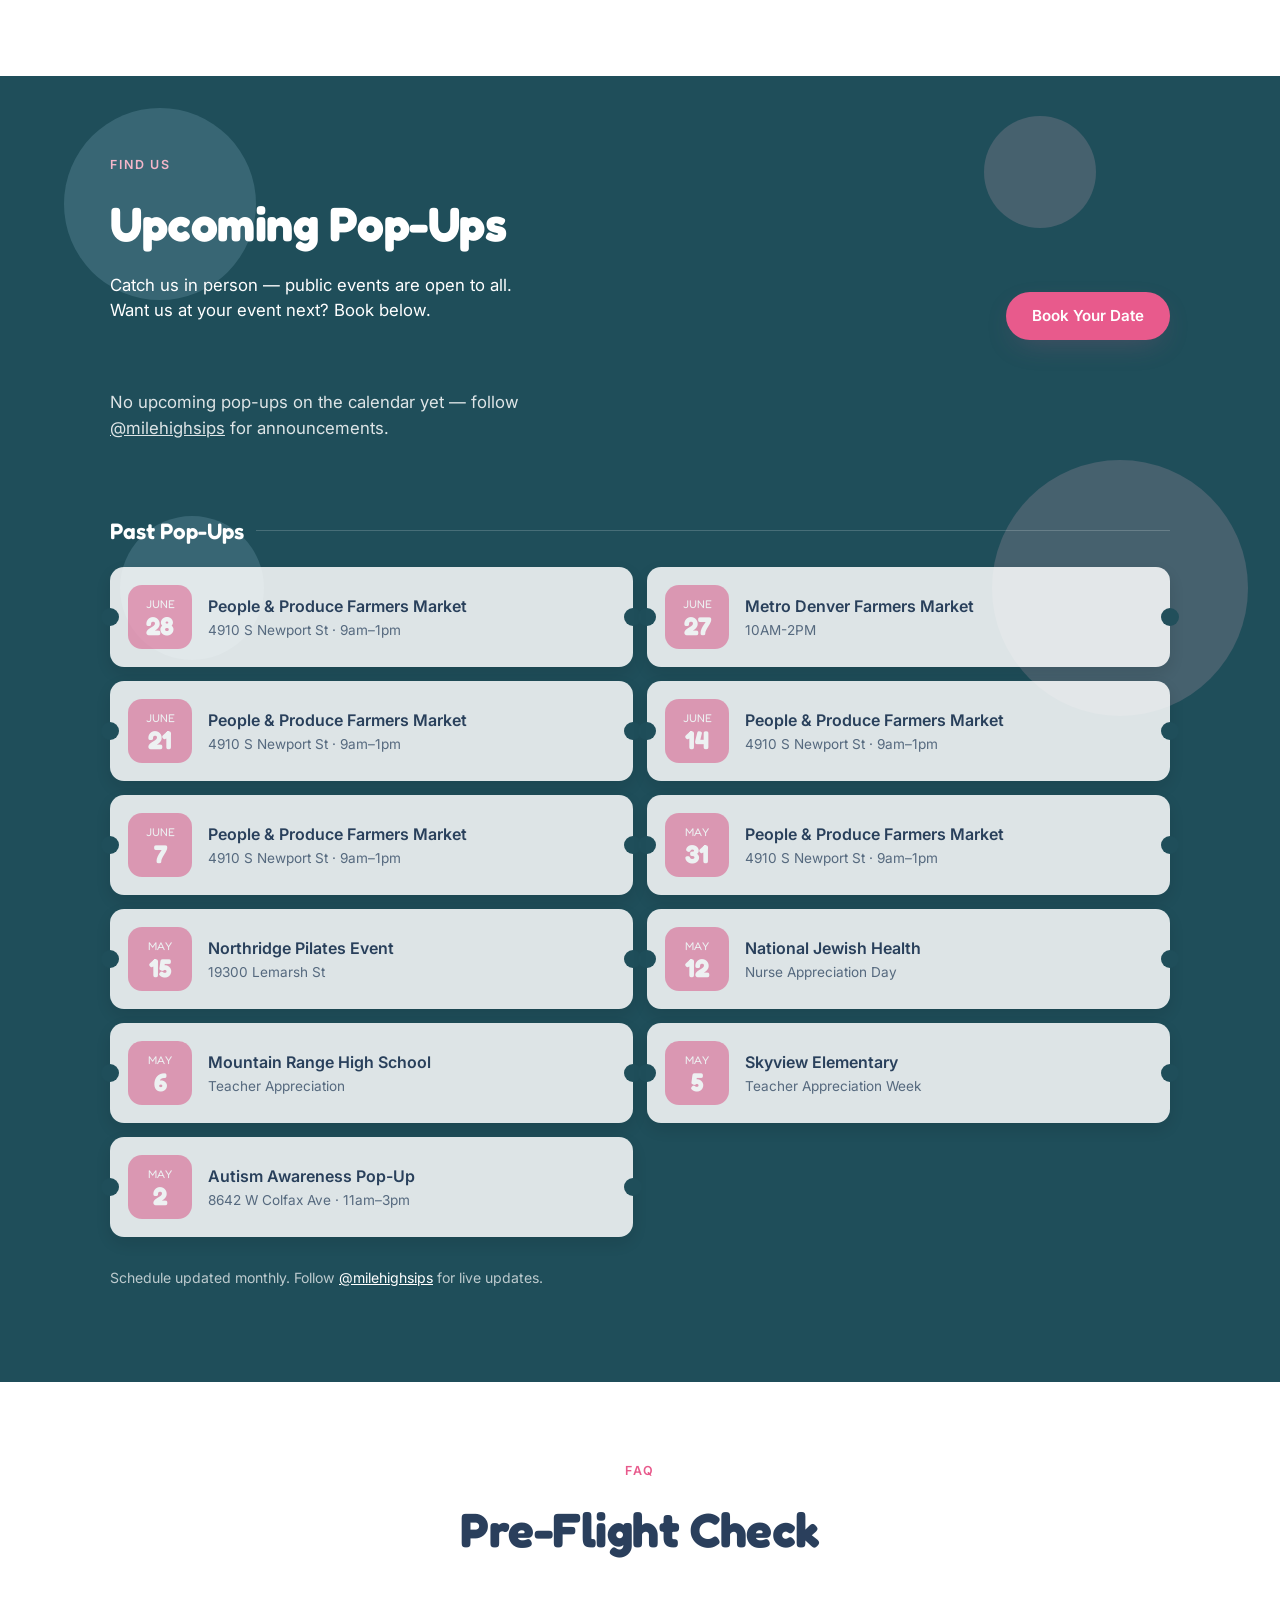
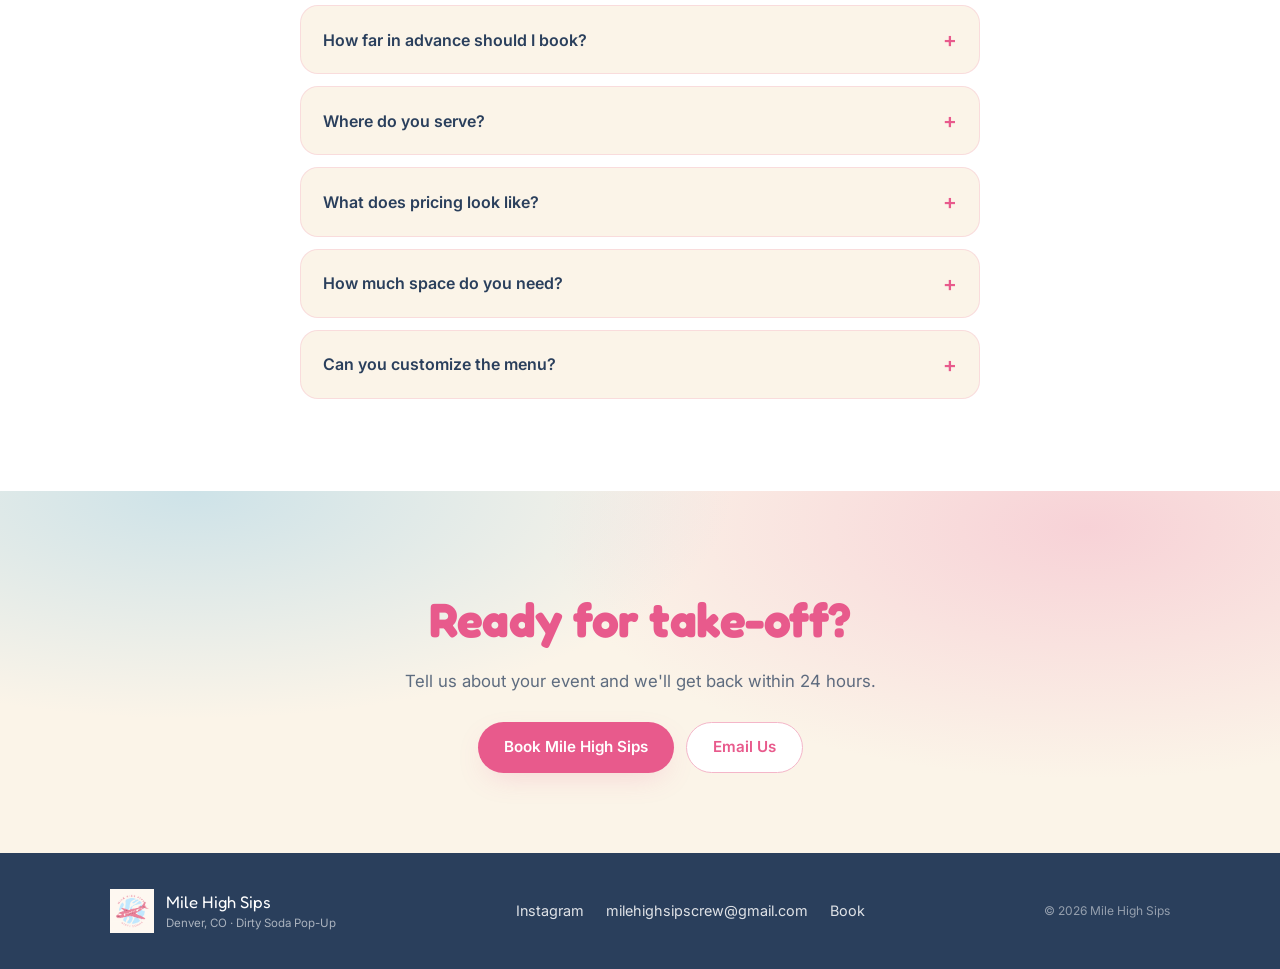
==== commit 97d0ef30: "Add cold brew price ($8.00) to menu header, CMS, and data - menu.json: add cold_brew_price field ($8" ====
--- a/index.html
+++ b/index.html
@@ -116,7 +116,7 @@
     <div class="menu-head">
       <p class="eyebrow">The Menu</p>
       <h2 class="pink">Our Drinks</h2>
-      <p class="sub price"><span style="font-weight:700;" id="menu-dirty-price">Dirty Soda $6.00</span> · Create Your Own <span id="menu-cyo-price">$5.00 + $0.25 per topping</span></p>
+      <p class="sub price"><span style="font-weight:700;" id="menu-dirty-price">Dirty Soda $6.00</span> · <span style="font-weight:700;" id="menu-brew-price">Cold Brew $8.00</span> · Create Your Own <span id="menu-cyo-price">$5.00 + $0.25 per topping</span></p>
       <div class="menu-legend">
         <span class="leg-soda">🥤 Dirty Soda</span>
         <span class="leg-brew">☕ Cold Brew</span>
@@ -405,6 +405,7 @@
 
   fetch('menu.json' + _v).then(function(r){return r.json();}).then(function(data){
     document.getElementById('menu-dirty-price').textContent = 'Dirty Soda ' + data.dirty_soda_price;
+    document.getElementById('menu-brew-price').textContent  = 'Cold Brew ' + (data.cold_brew_price || '$8.00');
     document.getElementById('menu-cyo-price').textContent   = data.cyo_price_base + ' + ' + data.cyo_price_topping + ' per topping';
     document.getElementById('cyo-price').textContent        = data.cyo_price_base + ' + ' + data.cyo_price_topping + ' per topping';
     document.getElementById('cyo-bases-list').innerHTML  = listItems(data.cyo_bases);
@@ -413,9 +414,10 @@
     document.getElementById('menu-grid').innerHTML = data.drinks.map(function(d) {
       var cls   = 'menu-card' + (d.signature ? ' signature' : '') + (d.full_width ? ' full' : '');
       var attrs = d.drink_image ? ' data-drink-img="' + d.drink_image + '" data-drink-caption="' + d.name + '"' : '';
-      var badgeClass = d.cold_brew ? 'cold-brew' : 'dirty-soda';
-      var badgeIcon  = d.cold_brew ? '☕' : '🥤';
-      var badgeLabel = d.cold_brew ? 'Cold Brew' : 'Dirty Soda';
+      var isColdBrew = d.category === 'cold_brew';
+      var badgeClass = isColdBrew ? 'cold-brew' : 'dirty-soda';
+      var badgeIcon  = isColdBrew ? '☕' : '🥤';
+      var badgeLabel = isColdBrew ? 'Cold Brew' : 'Dirty Soda';
       var html  = d.signature ? '<span class="signature-tag">⭐ Signature</span>' : '';
       html += '<span class="drink-badge ' + badgeClass + '">' + badgeIcon + ' ' + badgeLabel + '</span>';
       html += '<h3>' + d.name + '</h3><p>' + upcharge(d.description) + '</p>';
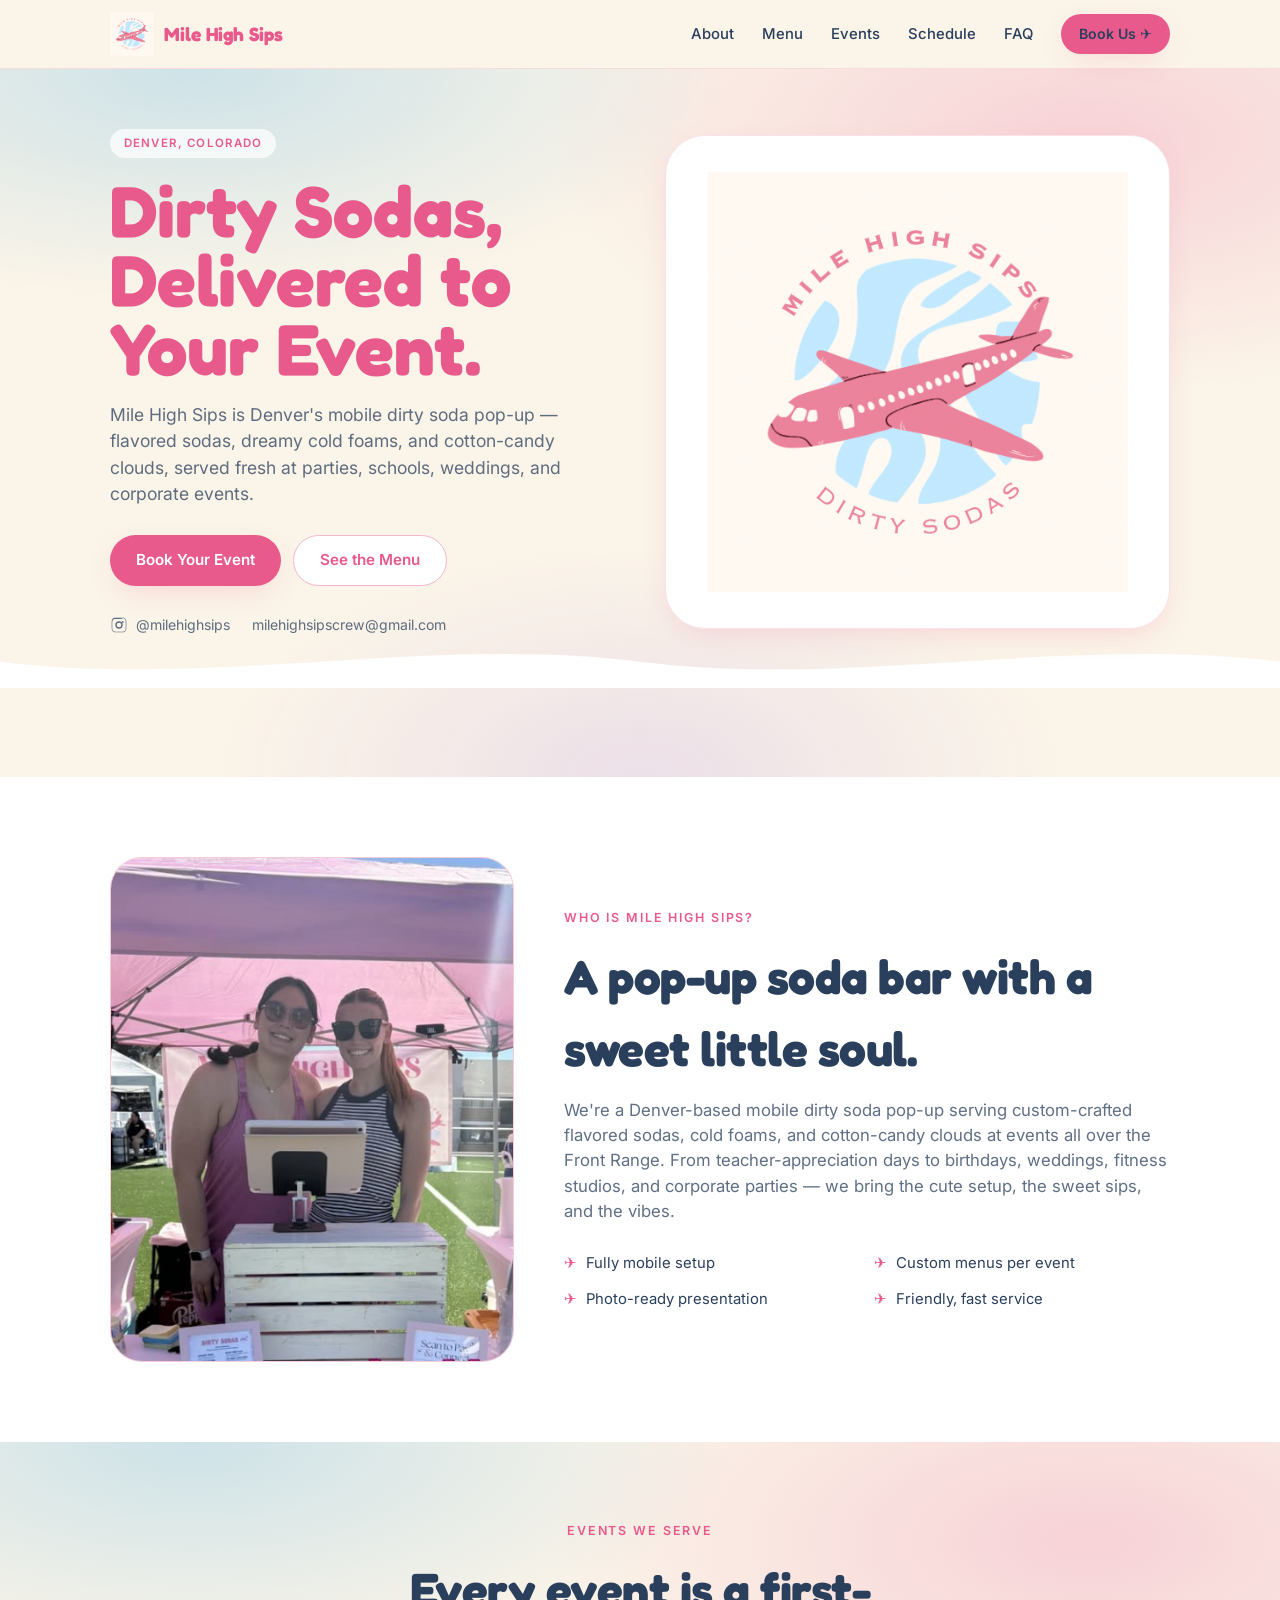
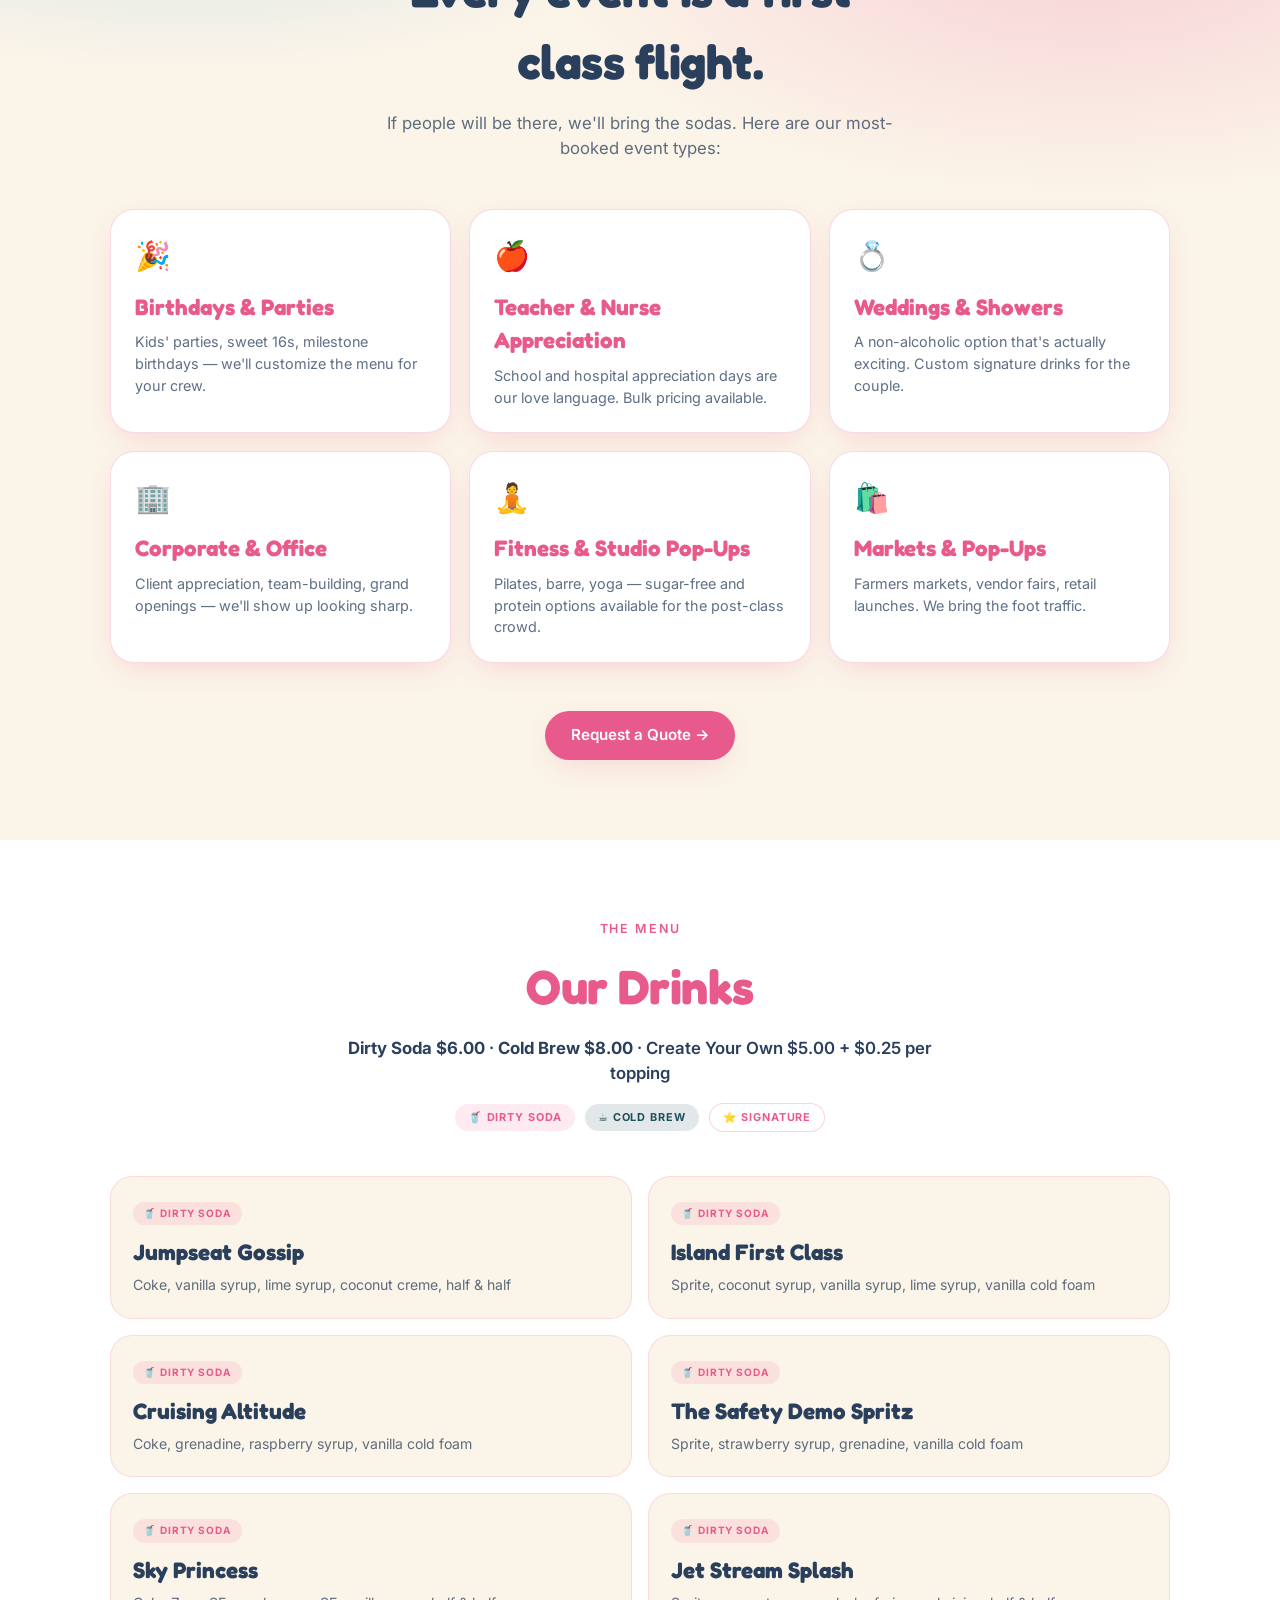
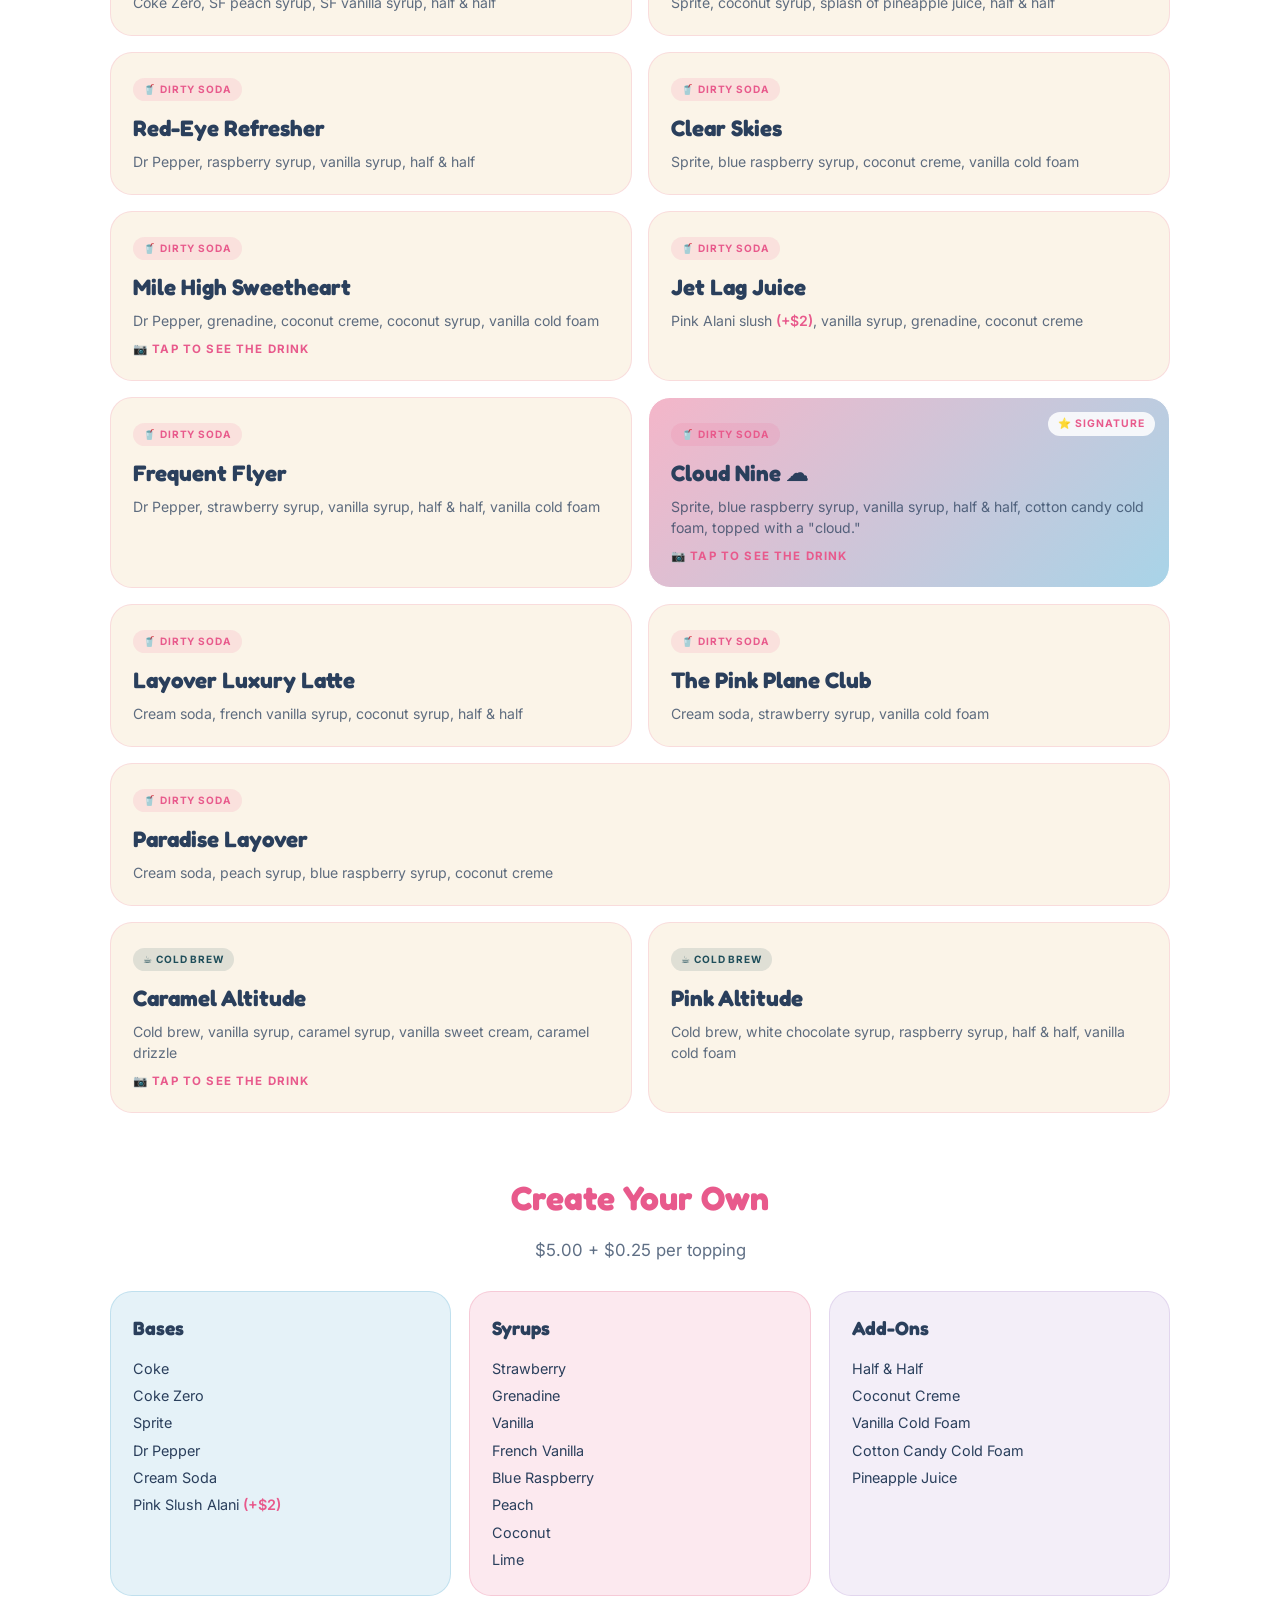
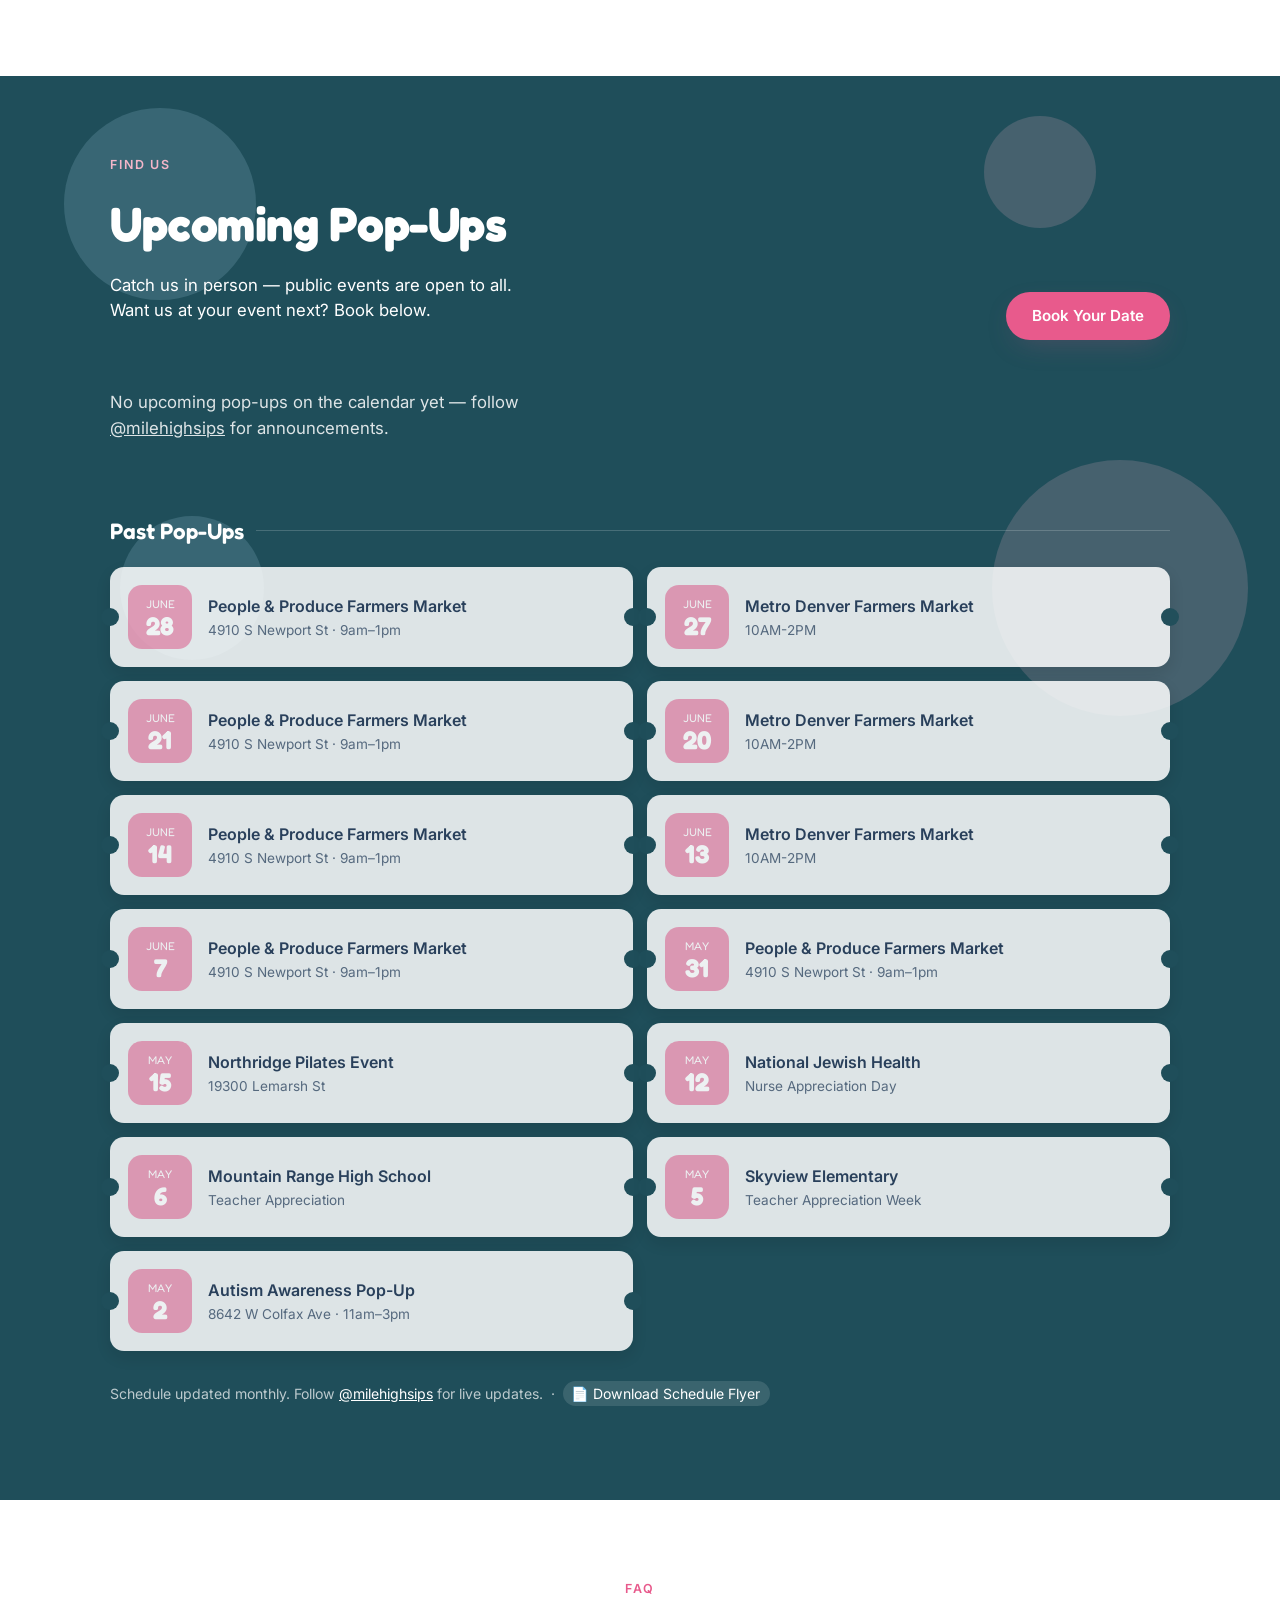
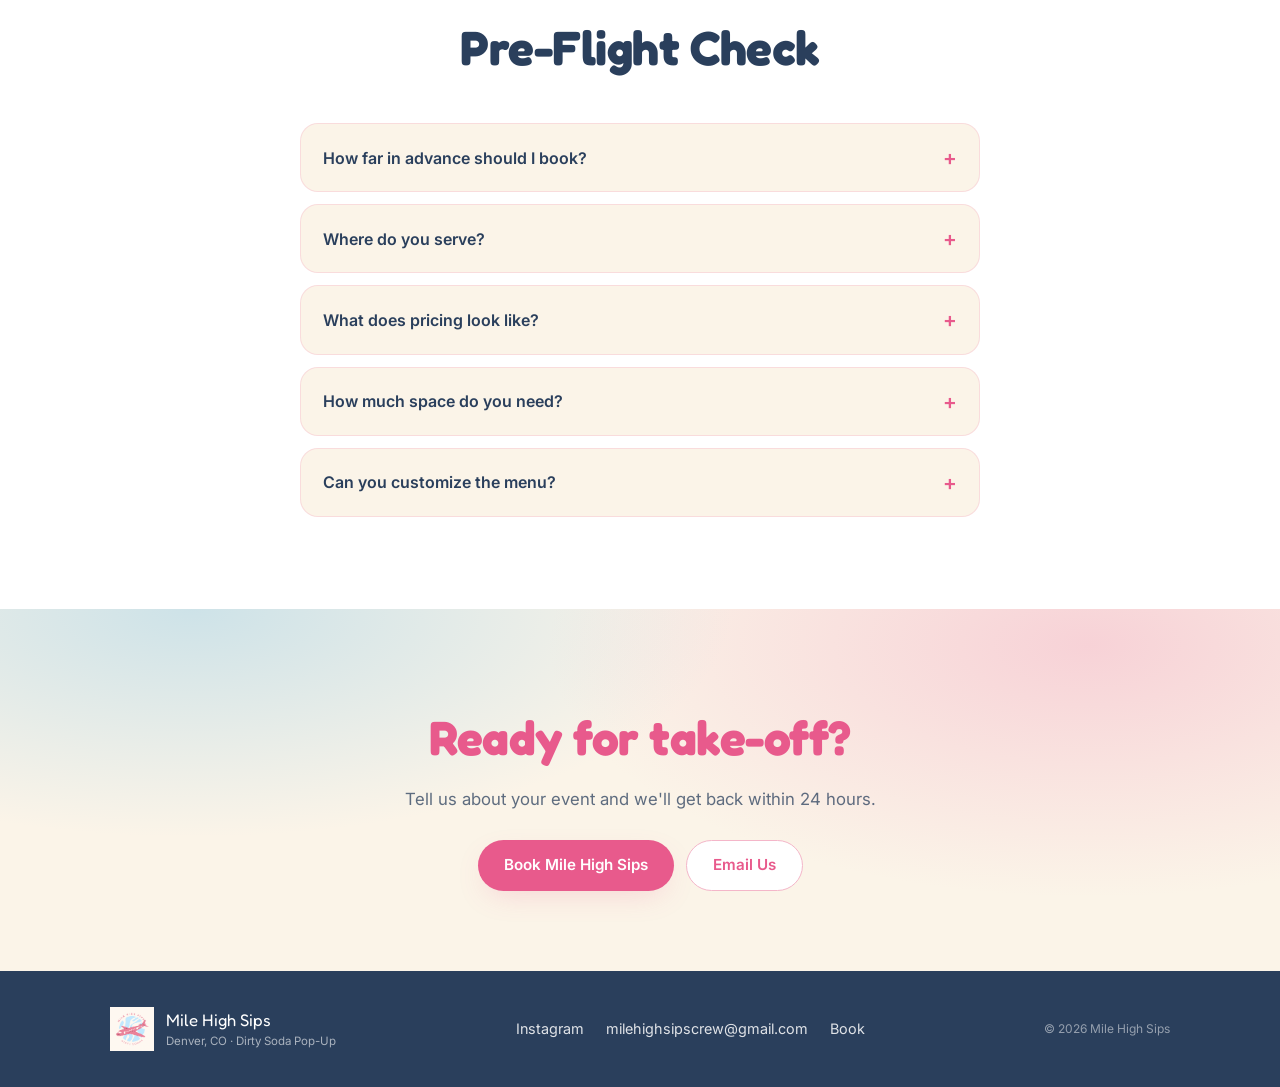
==== commit d2864355: "Add flyer link to schedule section footer Placed a '📄 Download Schedule Flyer' link at the bottom of" ====
--- a/index.html
+++ b/index.html
@@ -162,7 +162,7 @@
     <h3 class="sched-subhead" id="schedule-past-head" style="display:none;">Past Pop-Ups</h3>
     <div class="sched-grid sched-grid-past" id="schedule-past-grid"></div>
 
-    <p class="sched-foot">Schedule updated monthly. Follow <a href="https://instagram.com/milehighsips" target="_blank" rel="noopener">@milehighsips</a> for live updates.</p>
+    <p class="sched-foot">Schedule updated monthly. Follow <a href="https://instagram.com/milehighsips" target="_blank" rel="noopener">@milehighsips</a> for live updates. &nbsp;·&nbsp; <a href="schedule-flyer.html" class="flyer-link">📄 Download Schedule Flyer</a></p>
   </div>
 </section>
 
--- a/styles.css
+++ b/styles.css
@@ -328,6 +328,13 @@
 .ticket .info .meta { font-size: 0.85rem; color: var(--ink-75); margin-top: 2px; }
 .sched-foot { margin-top: 30px; color: rgba(255,255,255,0.7); font-size: 0.88rem; position: relative; }
 .sched-foot a { color: #fff; text-decoration: underline; }
+.sched-foot .flyer-link {
+  display: inline-flex; align-items: center; gap: 4px;
+  background: rgba(255,255,255,0.12); border-radius: 20px;
+  padding: 2px 10px 2px 8px; text-decoration: none;
+  transition: background .2s;
+}
+.sched-foot .flyer-link:hover { background: rgba(255,255,255,0.22); text-decoration: none; }
 
 /* Past Pop-Ups subsection */
 .sched-subhead {
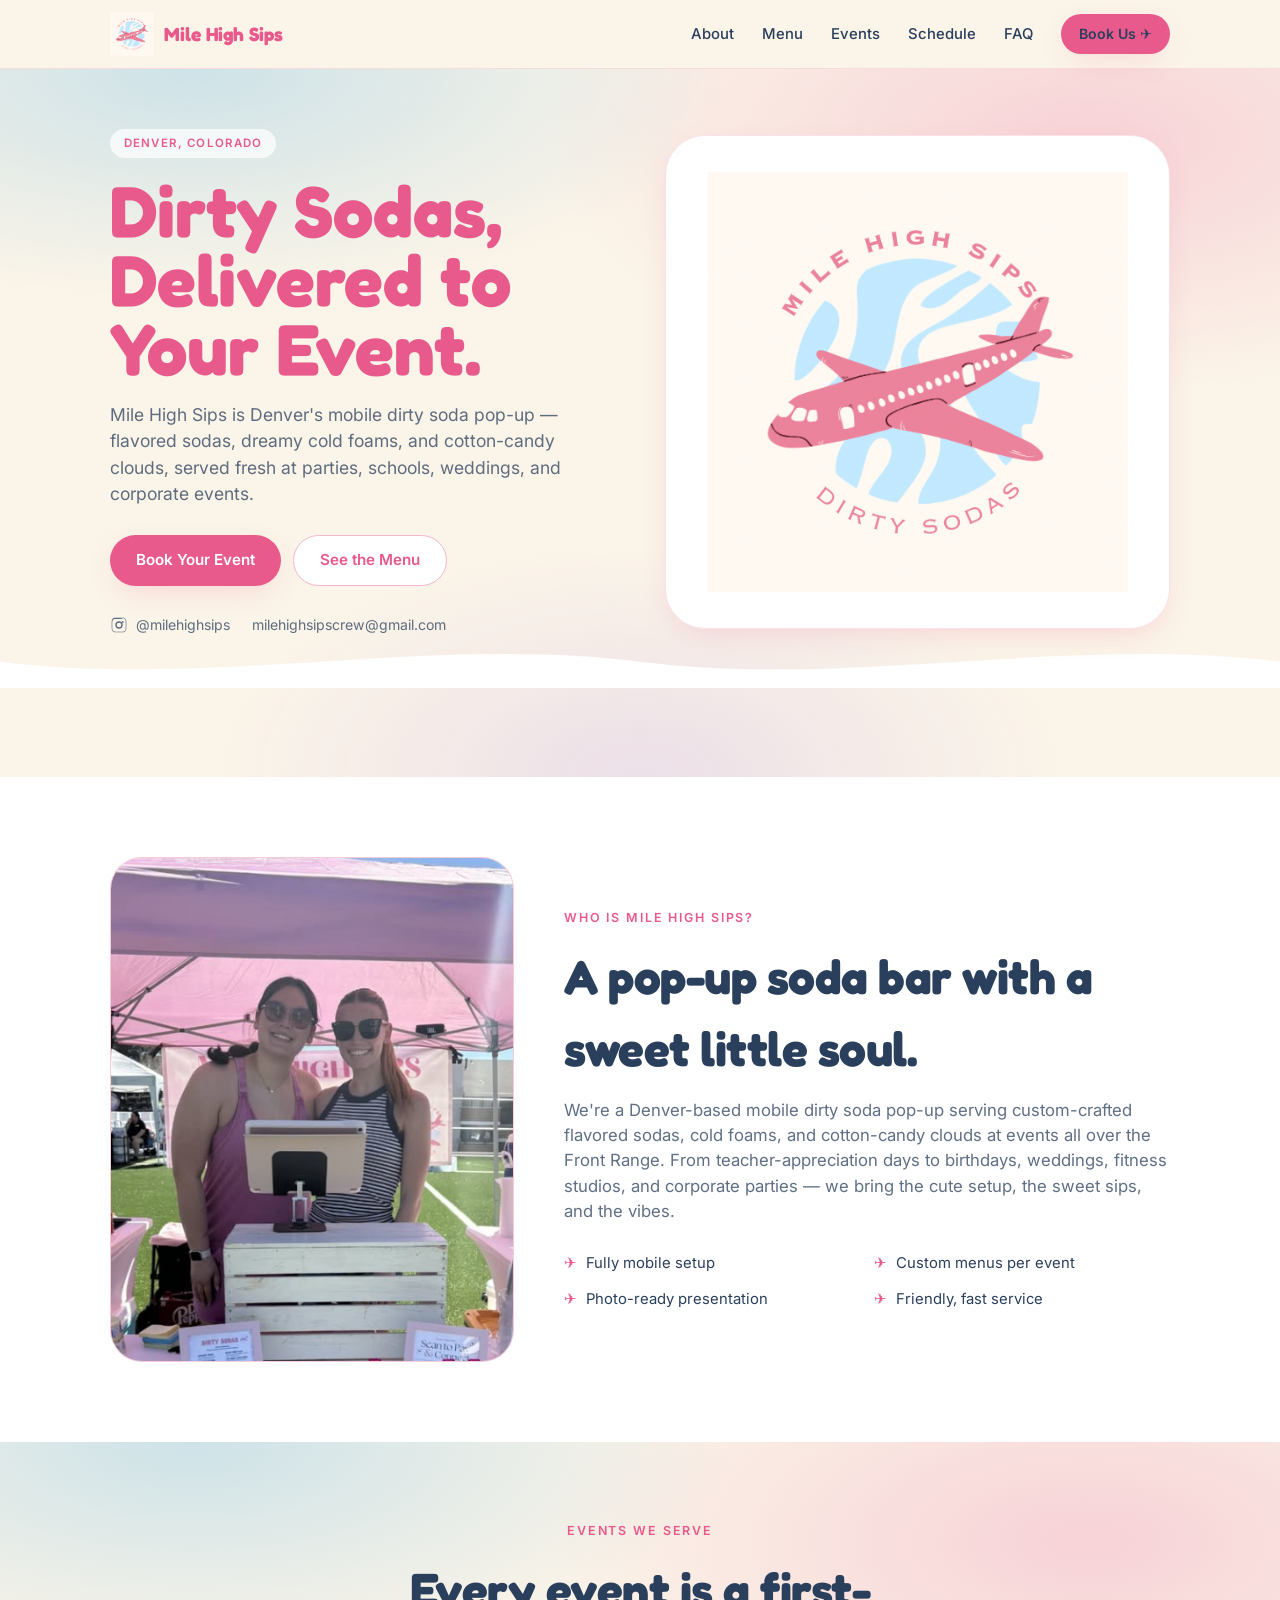
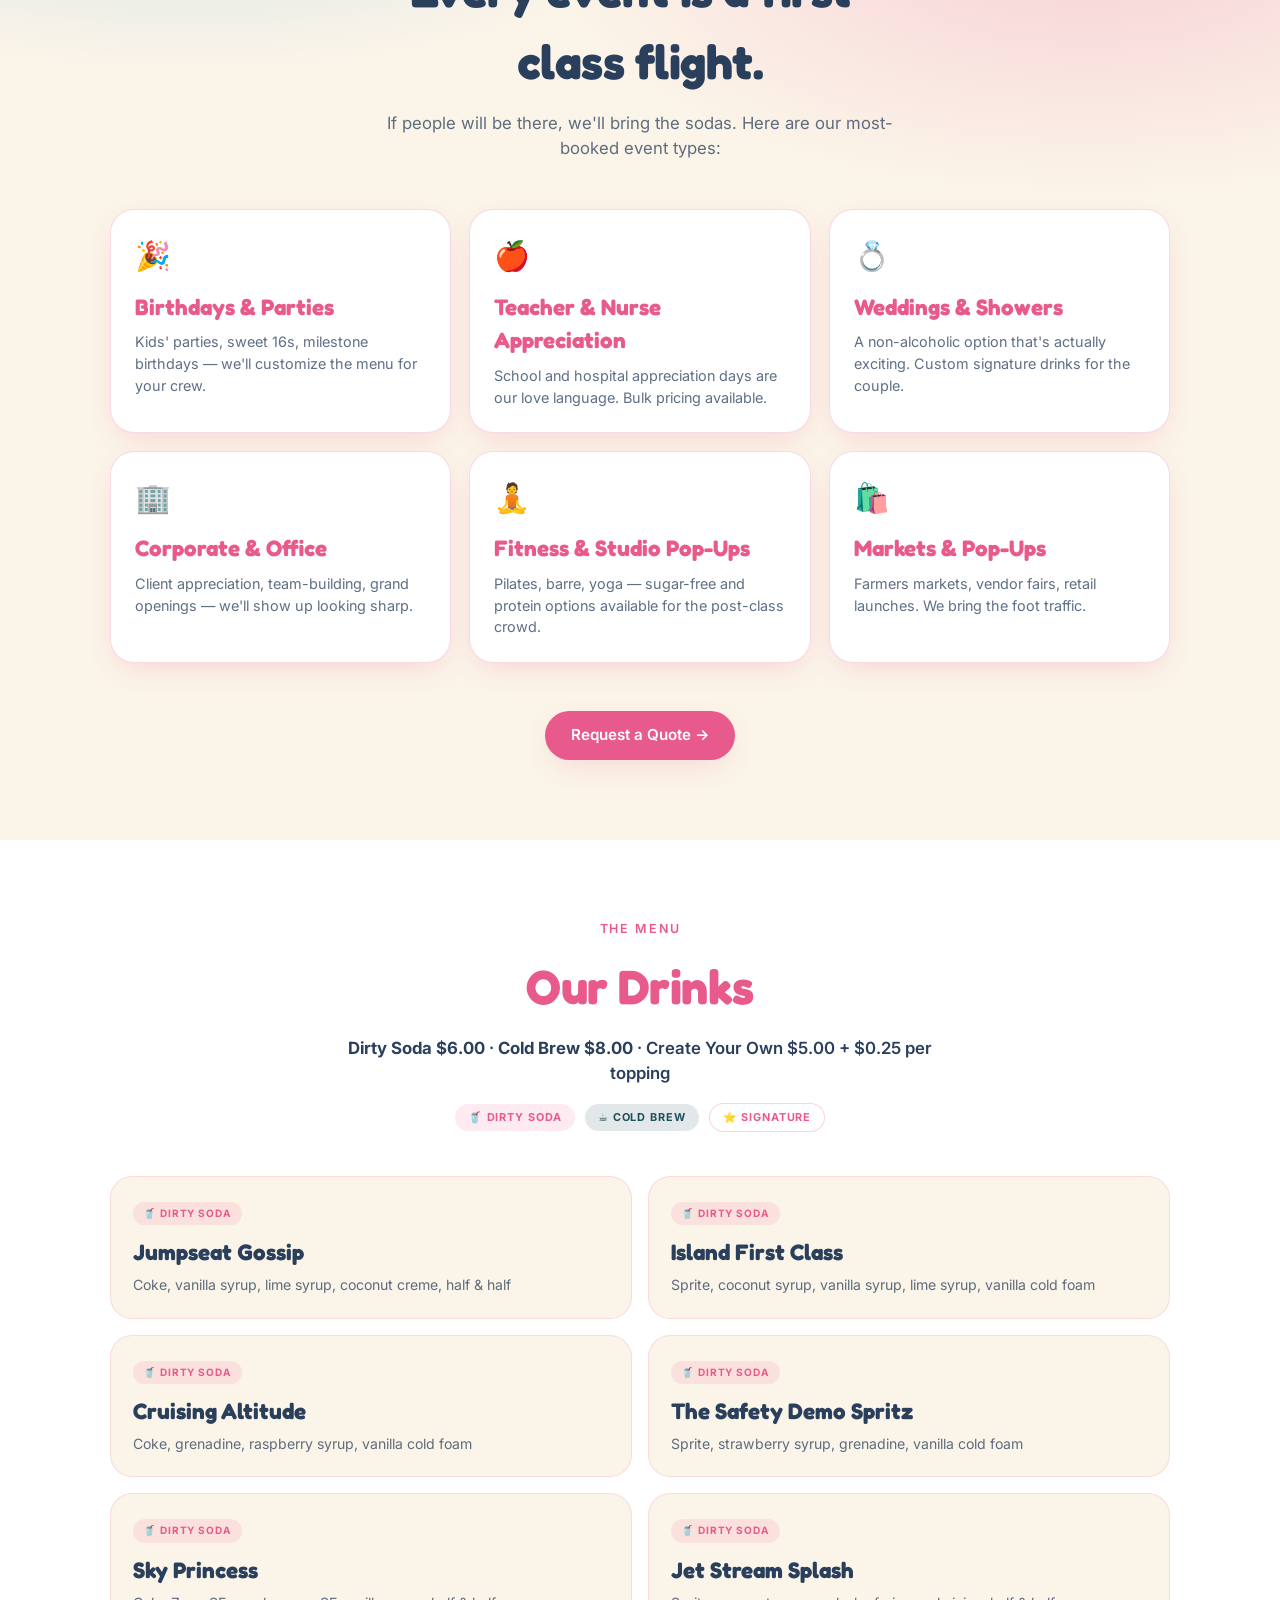
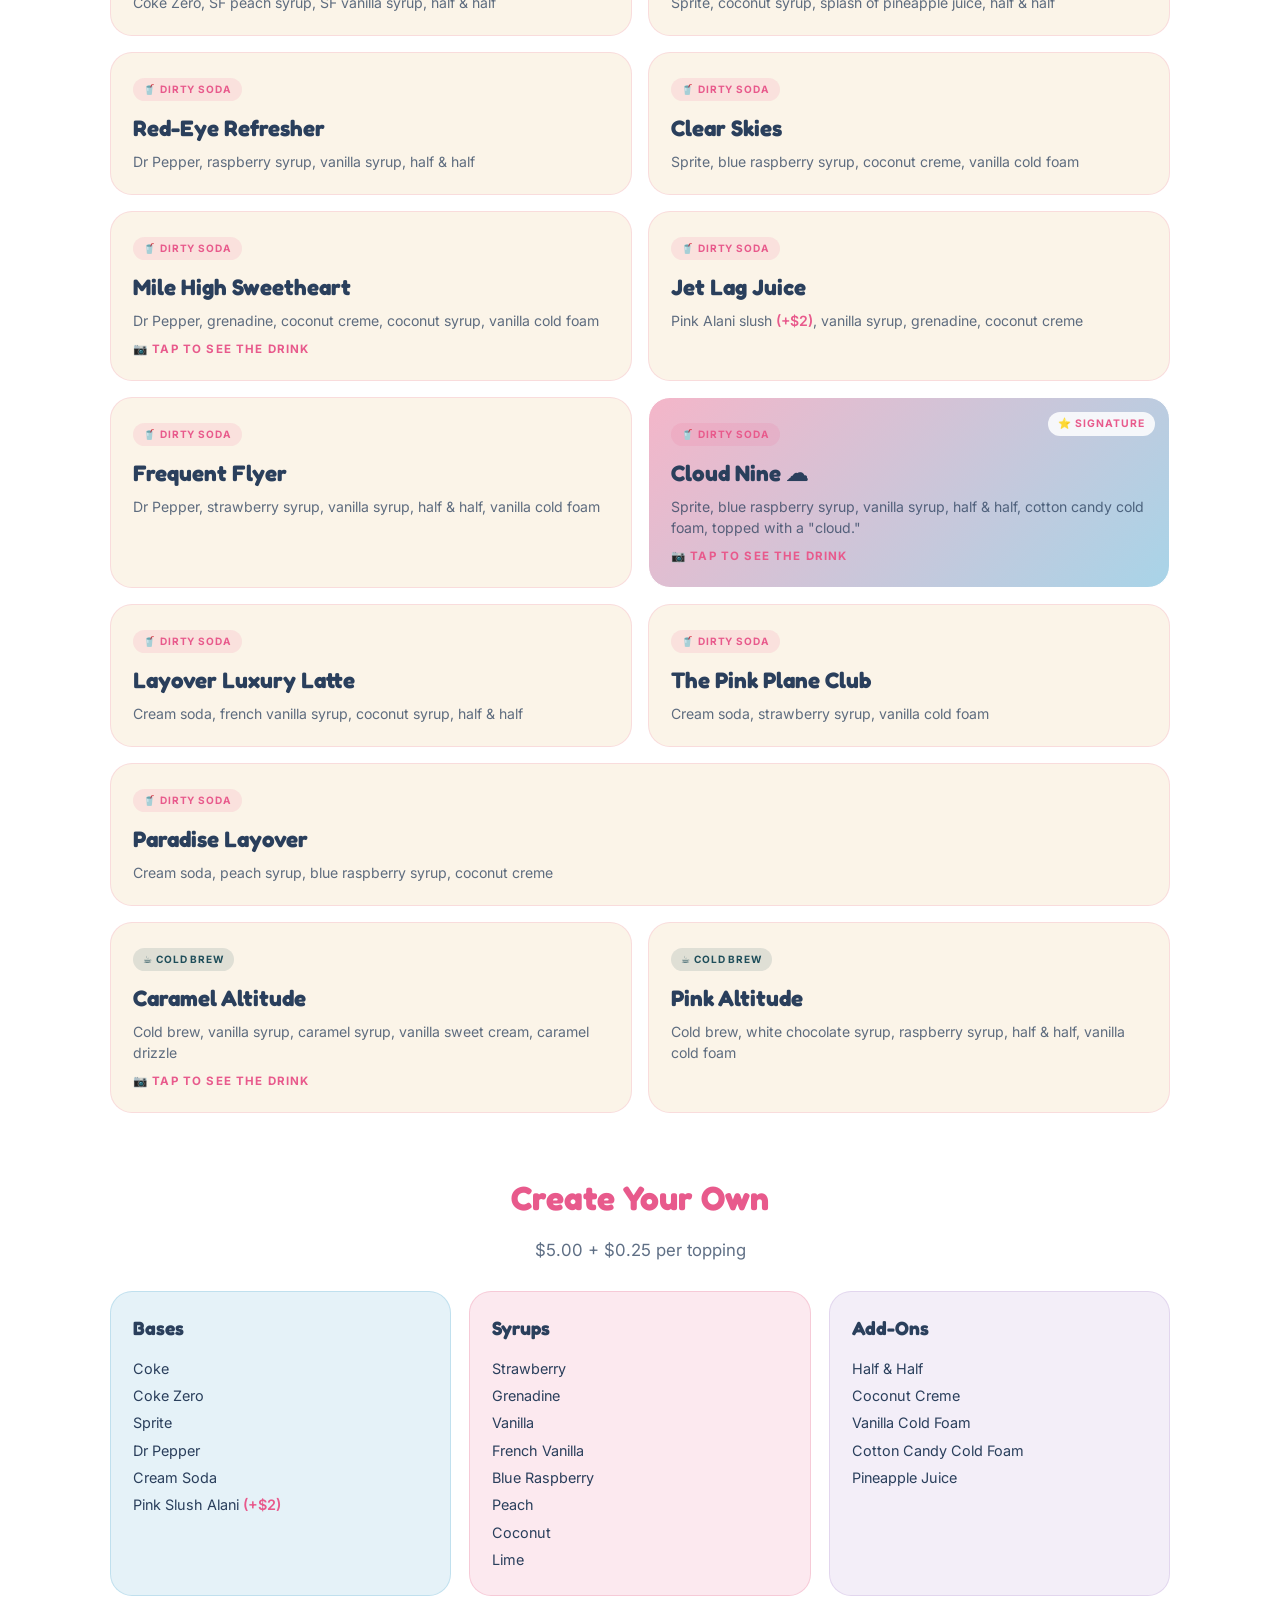
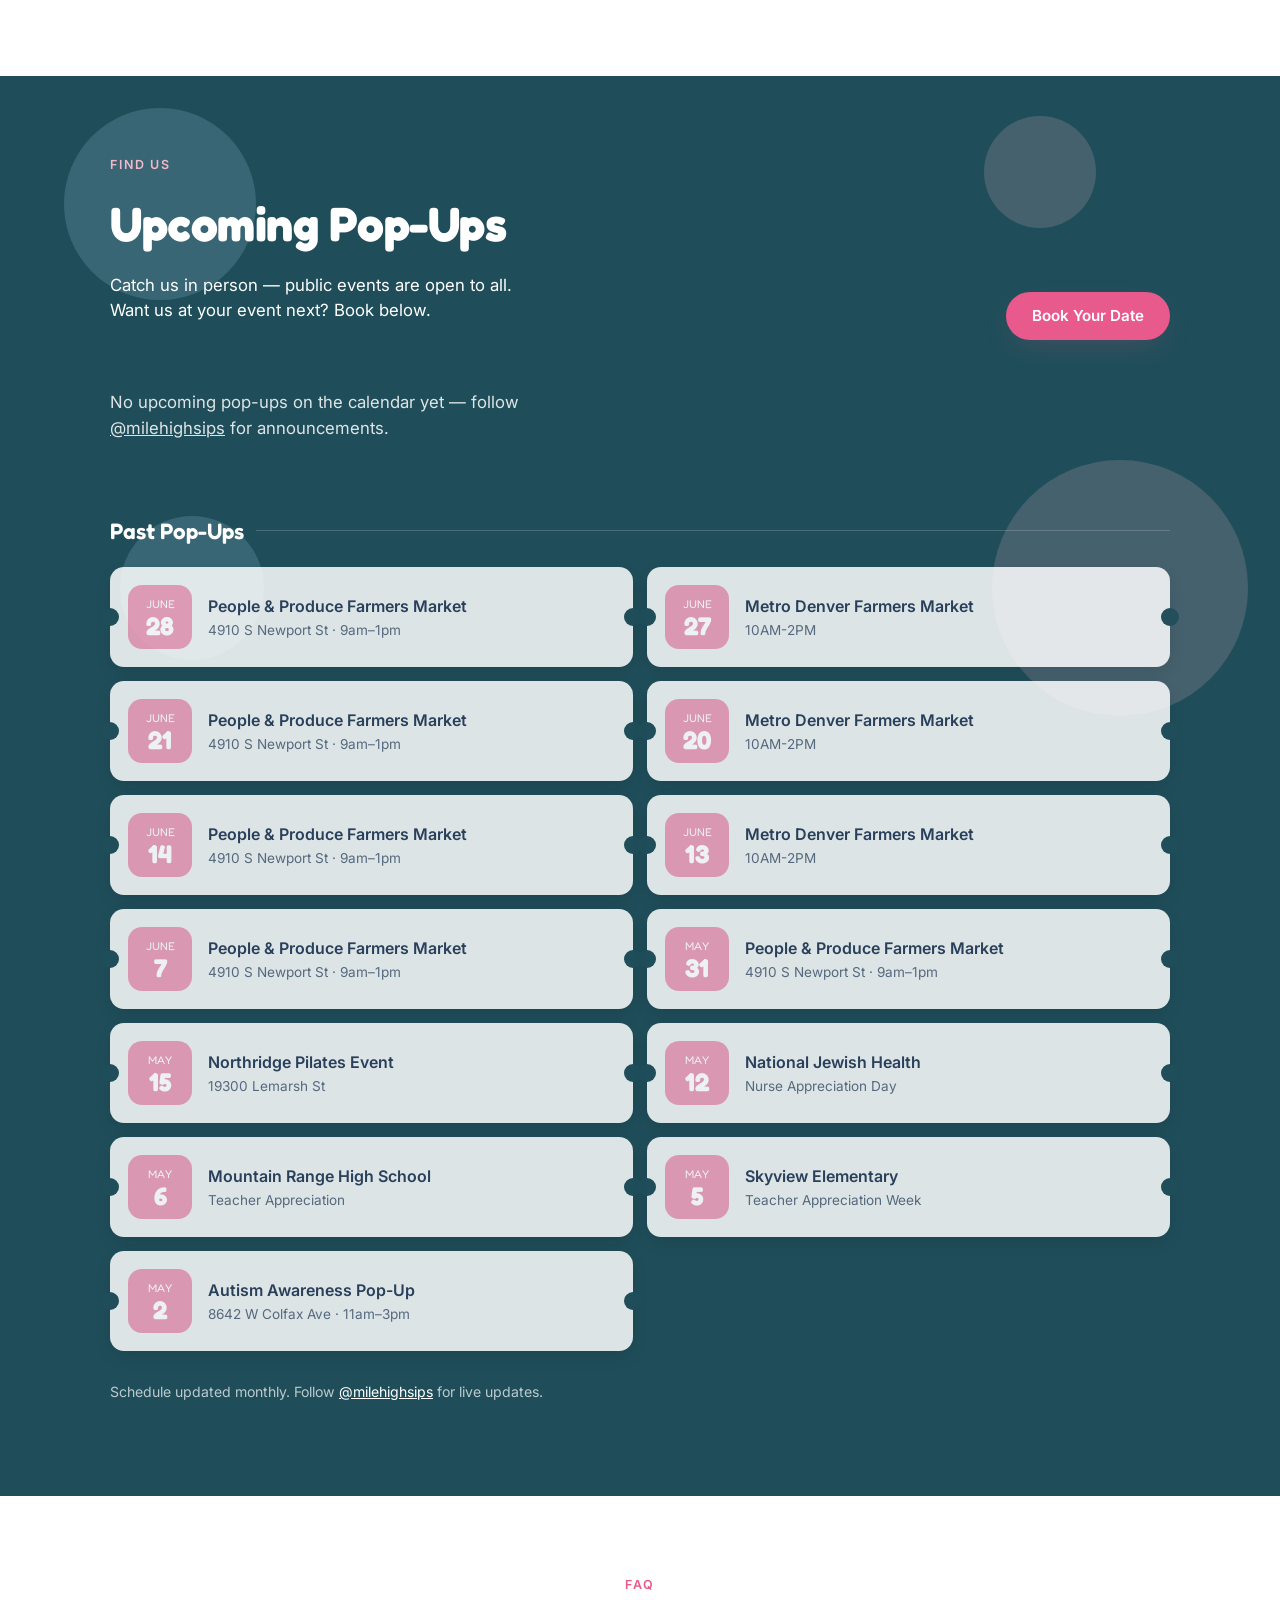
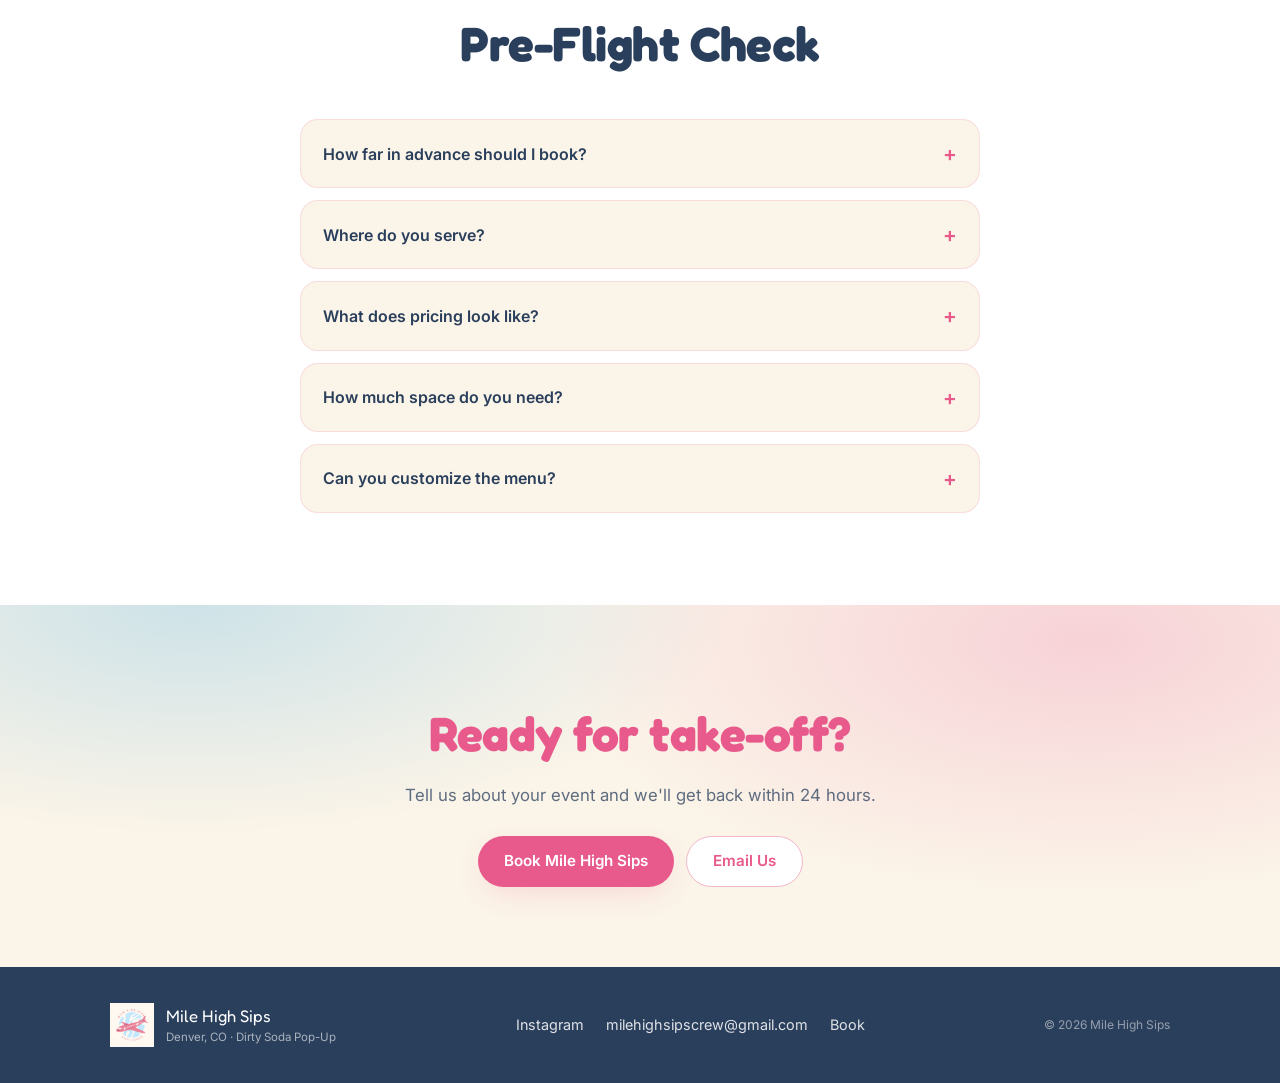
==== commit 4f702694: "Move flyer link to admin panel; fix photo picker on copy - Add '📄 Open Flyer Generator →' as a secon" ====
--- a/index.html
+++ b/index.html
@@ -162,7 +162,7 @@
     <h3 class="sched-subhead" id="schedule-past-head" style="display:none;">Past Pop-Ups</h3>
     <div class="sched-grid sched-grid-past" id="schedule-past-grid"></div>
 
-    <p class="sched-foot">Schedule updated monthly. Follow <a href="https://instagram.com/milehighsips" target="_blank" rel="noopener">@milehighsips</a> for live updates. &nbsp;·&nbsp; <a href="schedule-flyer.html" class="flyer-link">📄 Download Schedule Flyer</a></p>
+    <p class="sched-foot">Schedule updated monthly. Follow <a href="https://instagram.com/milehighsips" target="_blank" rel="noopener">@milehighsips</a> for live updates.</p>
   </div>
 </section>
 
--- a/styles.css
+++ b/styles.css
@@ -328,13 +328,6 @@
 .ticket .info .meta { font-size: 0.85rem; color: var(--ink-75); margin-top: 2px; }
 .sched-foot { margin-top: 30px; color: rgba(255,255,255,0.7); font-size: 0.88rem; position: relative; }
 .sched-foot a { color: #fff; text-decoration: underline; }
-.sched-foot .flyer-link {
-  display: inline-flex; align-items: center; gap: 4px;
-  background: rgba(255,255,255,0.12); border-radius: 20px;
-  padding: 2px 10px 2px 8px; text-decoration: none;
-  transition: background .2s;
-}
-.sched-foot .flyer-link:hover { background: rgba(255,255,255,0.22); text-decoration: none; }
 
 /* Past Pop-Ups subsection */
 .sched-subhead {
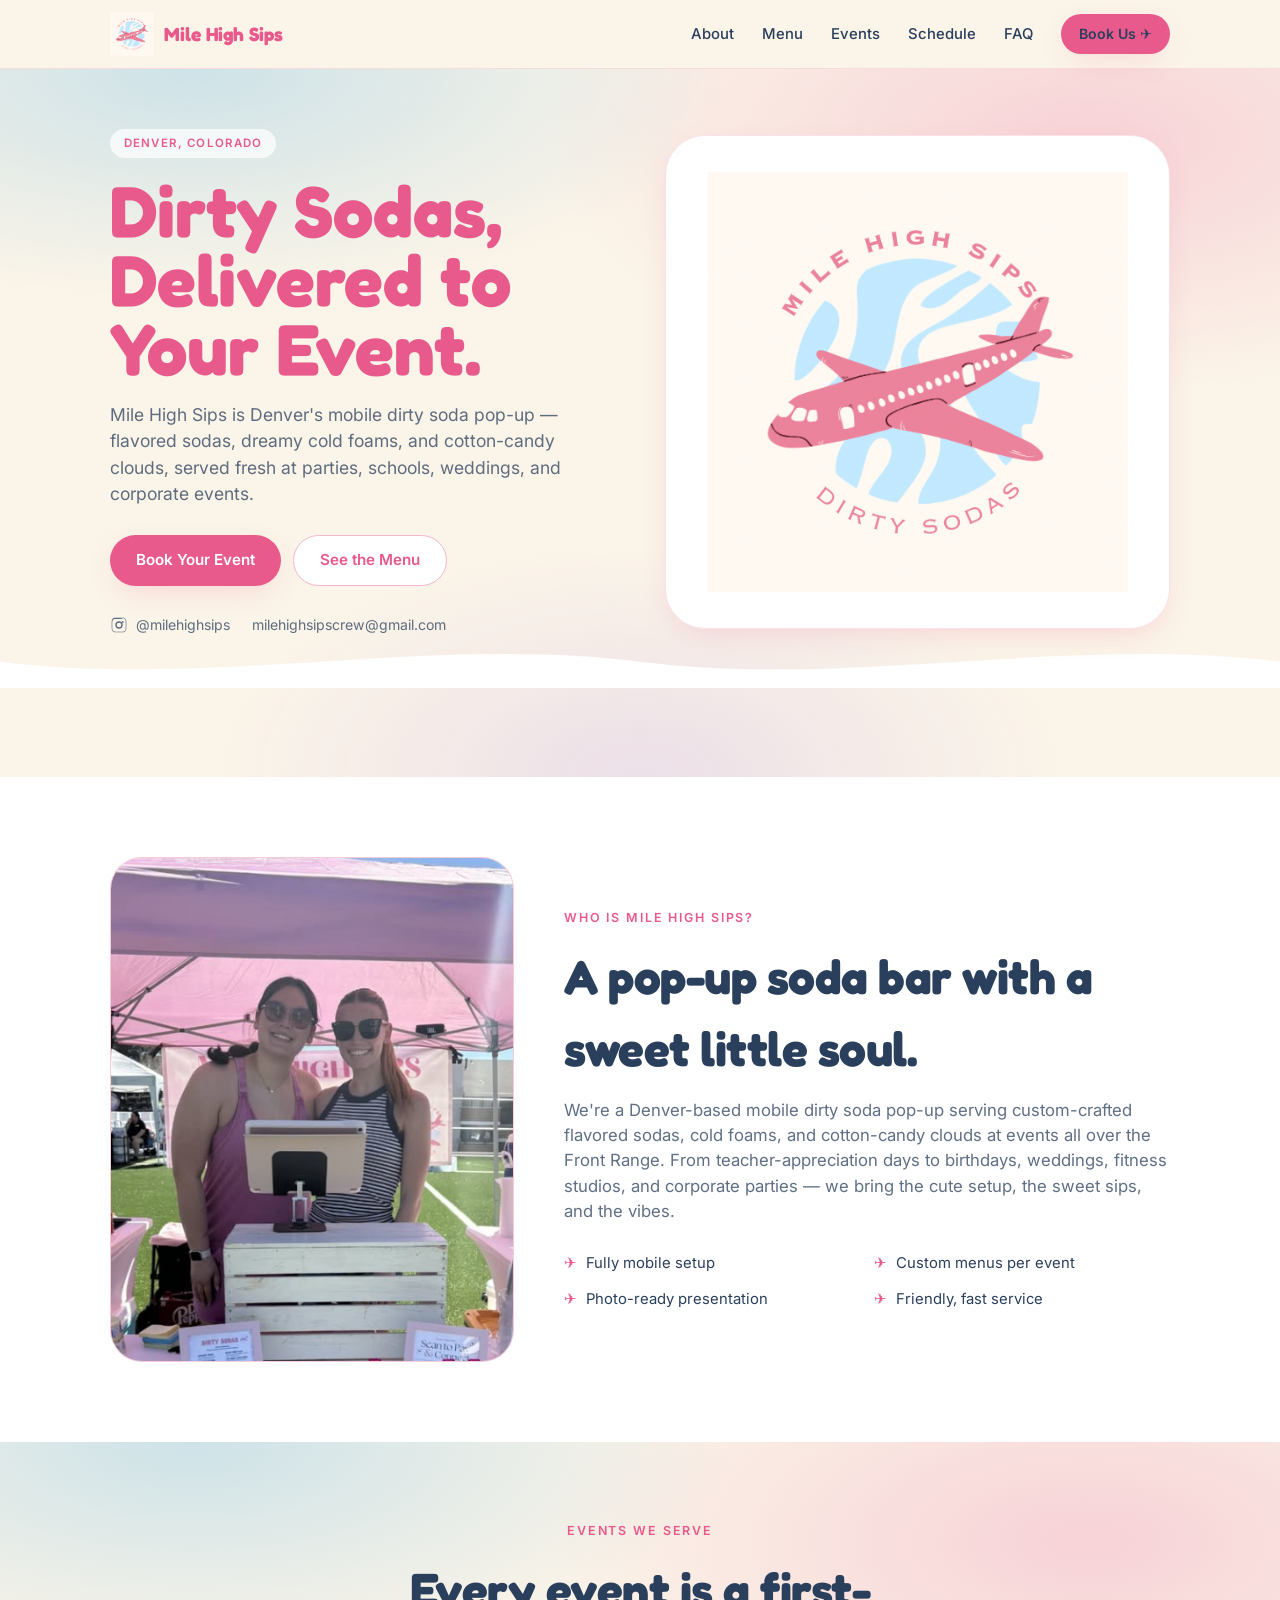
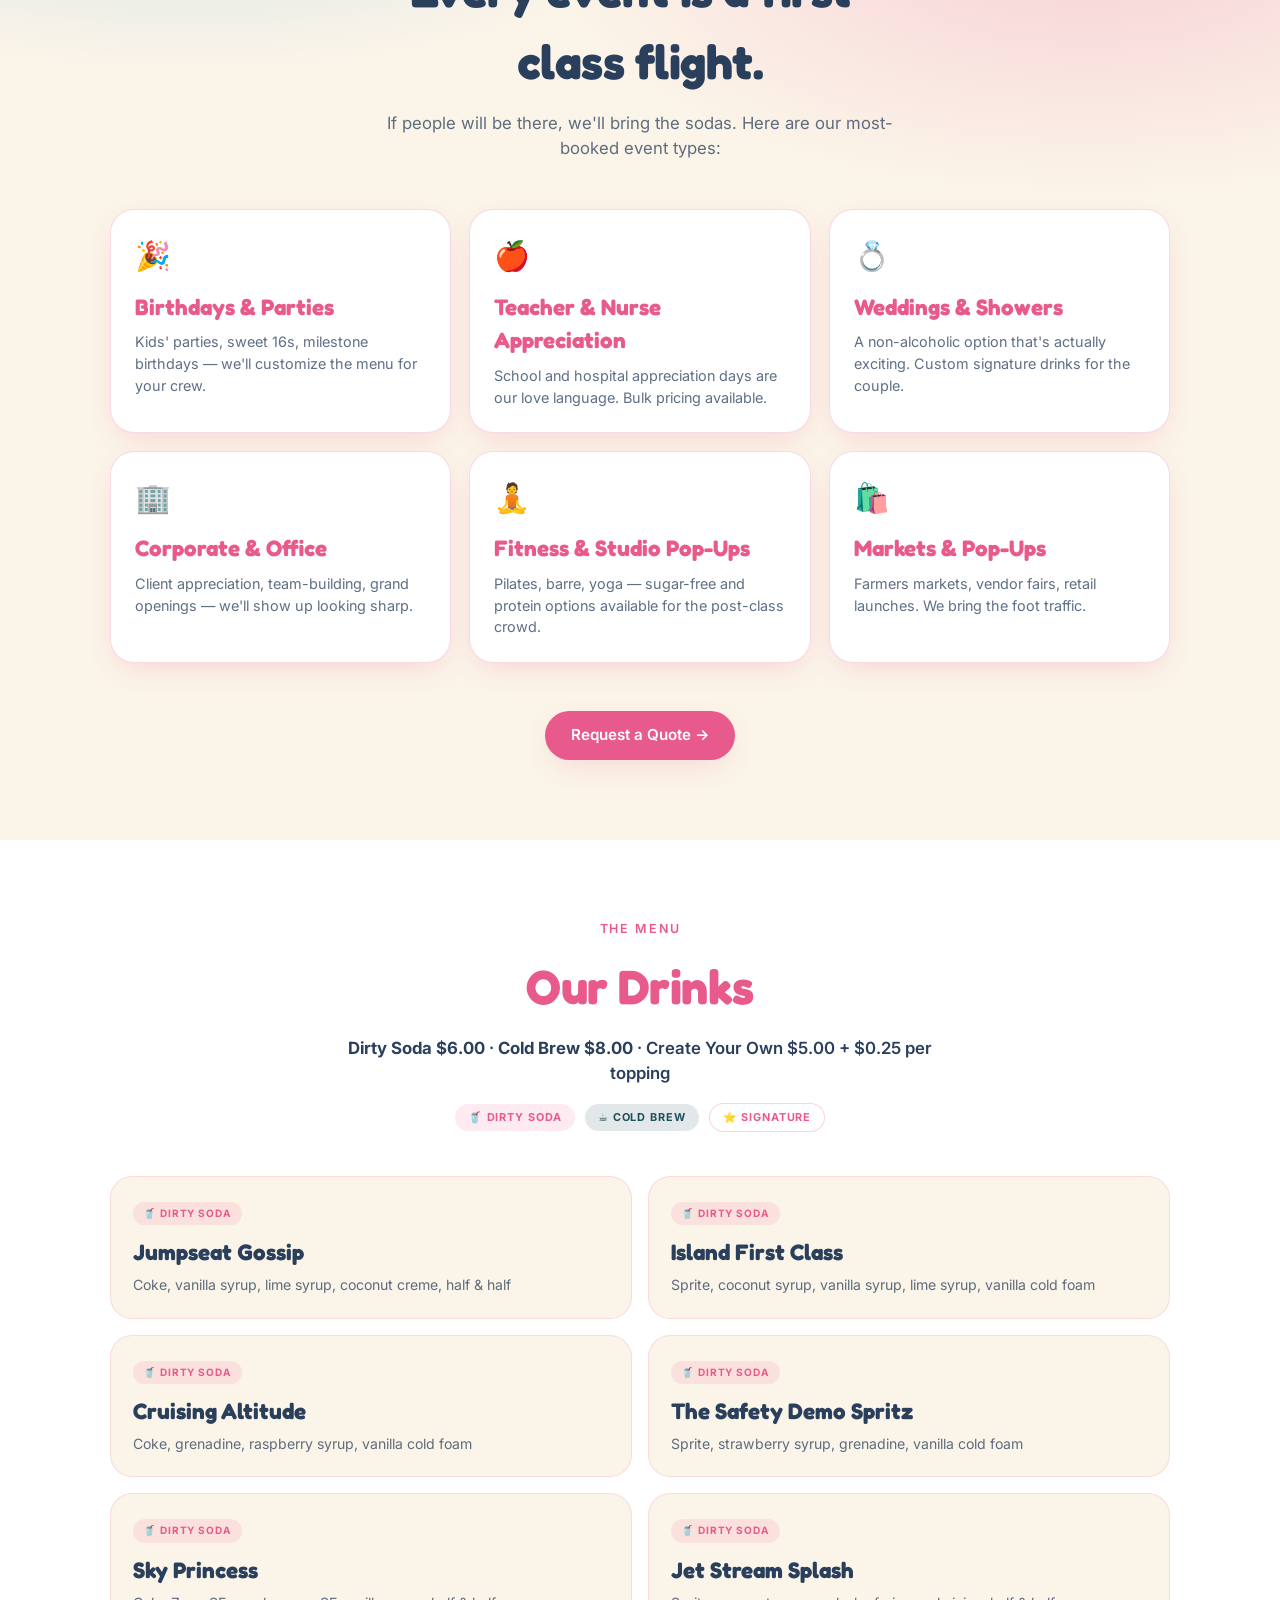
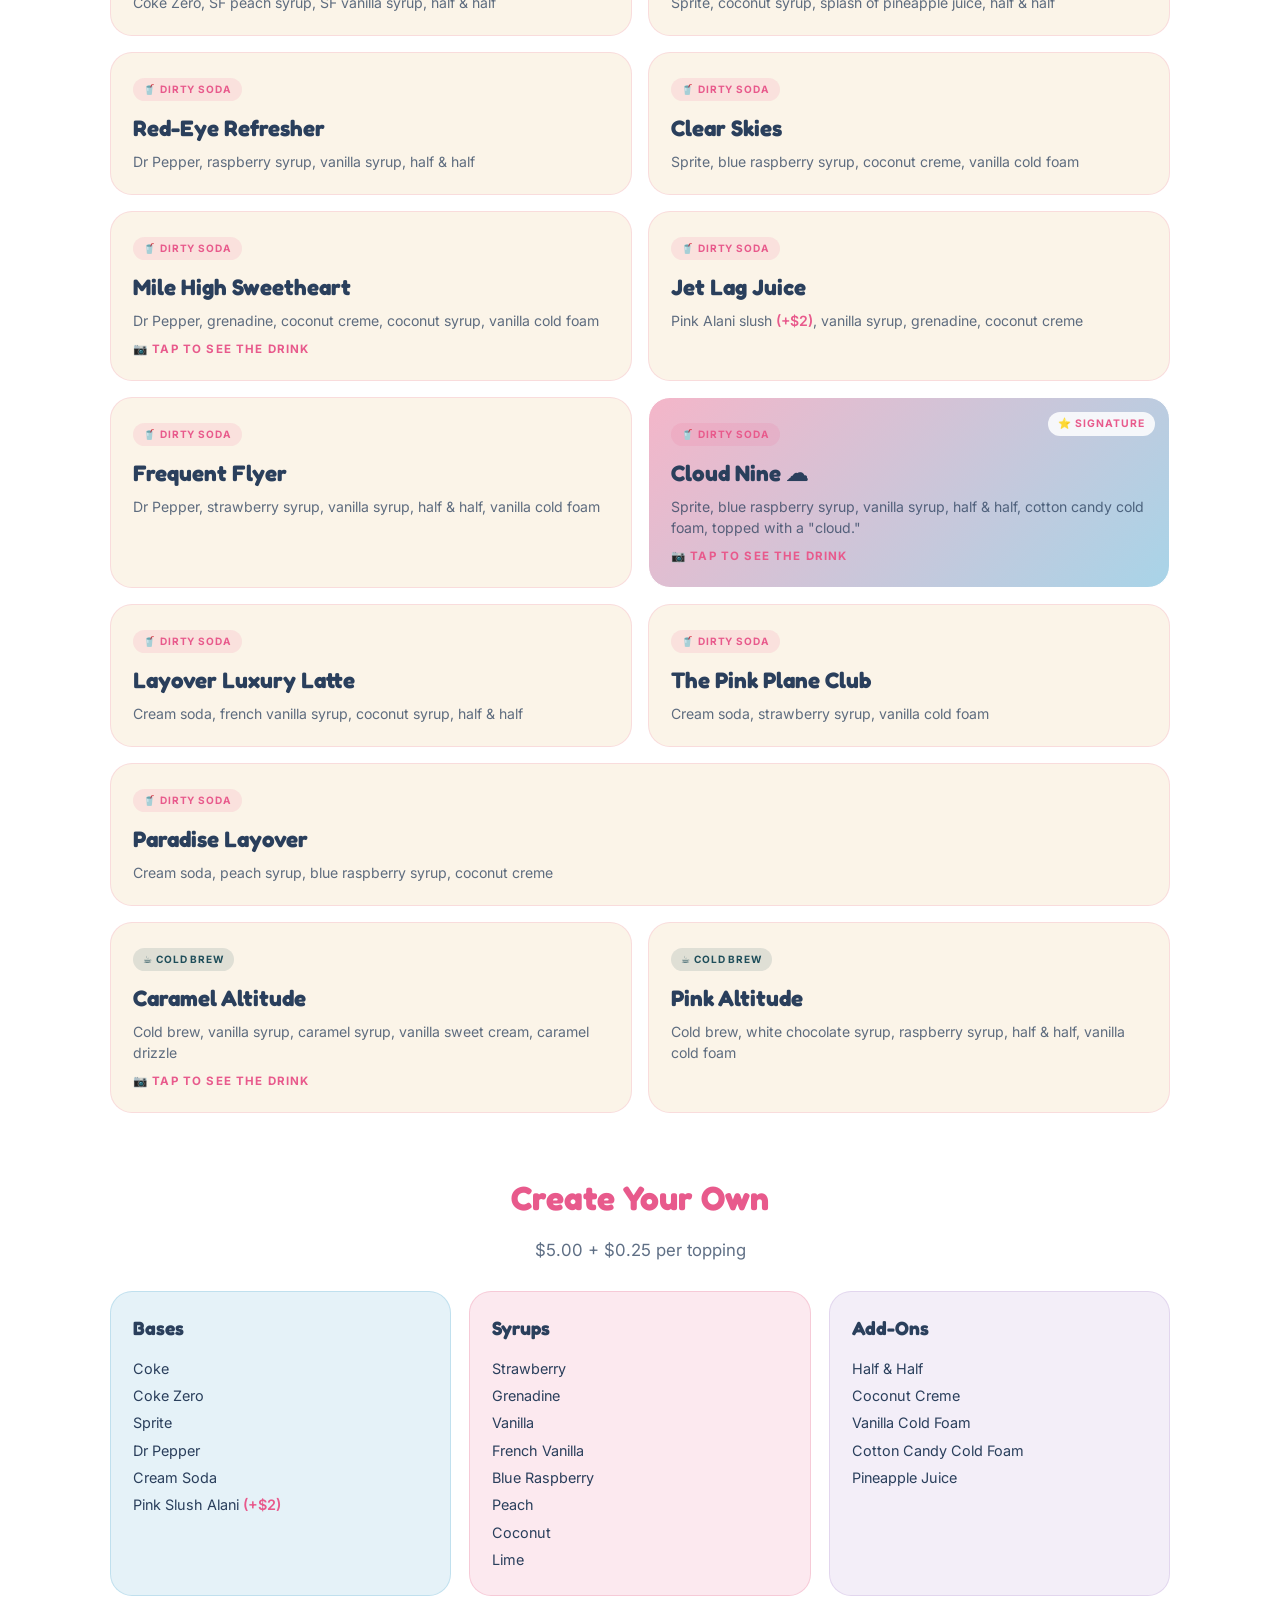
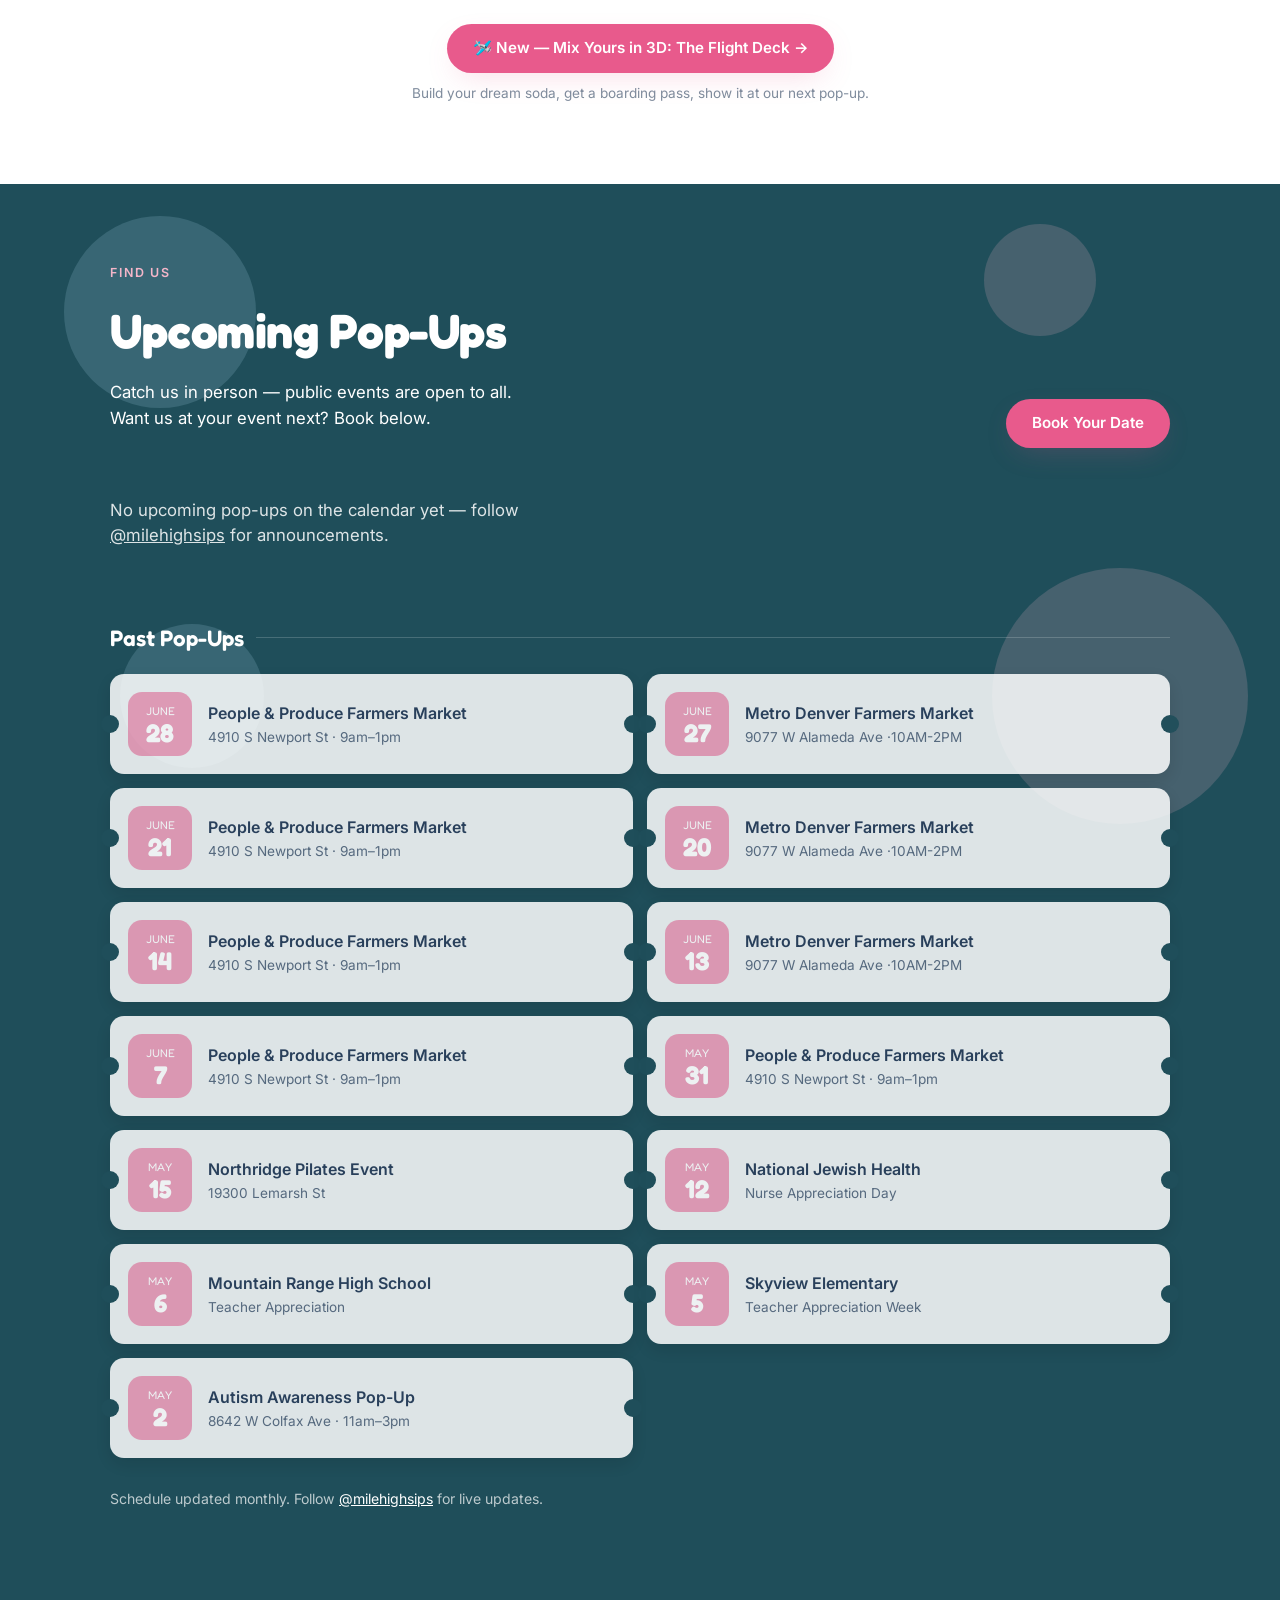
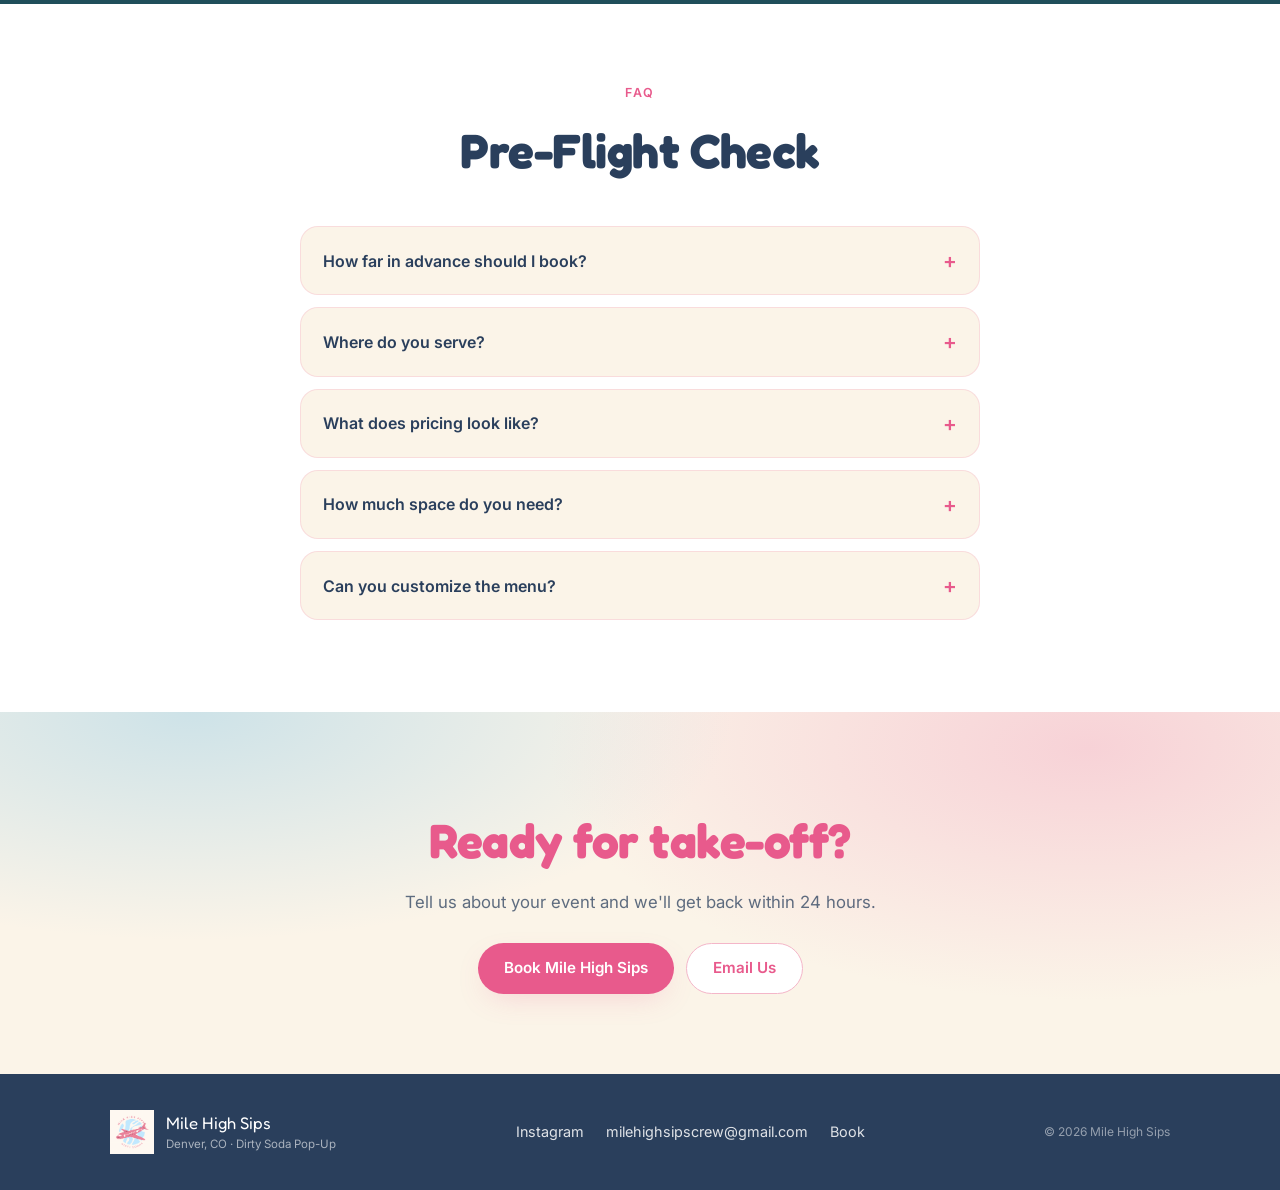
==== commit 7e05b22a: "Add The Flight Deck: 3D dirty soda builder (beta) New flight-deck.html — interactive 3D drink builde" ====
--- a/index.html
+++ b/index.html
@@ -135,6 +135,10 @@
         <div class="cyo-col cyo-bases">  <h4>Bases</h4>  <ul id="cyo-bases-list"></ul></div>
         <div class="cyo-col cyo-syrups"> <h4>Syrups</h4> <ul id="cyo-syrups-list"></ul></div>
         <div class="cyo-col cyo-addons"> <h4>Add-Ons</h4><ul id="cyo-addons-list"></ul></div>
+      </div>
+      <div class="cyo-flight-cta">
+        <a href="flight-deck.html" class="btn btn-primary">🛩️ New — Mix Yours in 3D: The Flight Deck →</a>
+        <p class="cyo-flight-sub">Build your dream soda, get a boarding pass, show it at our next pop-up.</p>
       </div>
     </div>
   </div>
--- a/styles.css
+++ b/styles.css
@@ -285,6 +285,8 @@
 .cyo-bases    { background: rgba(168,212,232,0.3); border: 1px solid rgba(168,212,232,0.6); }
 .cyo-syrups   { background: rgba(244,182,201,0.3); border: 1px solid rgba(244,182,201,0.6); }
 .cyo-addons   { background: rgba(216,199,232,0.3); border: 1px solid rgba(216,199,232,0.6); }
+.cyo-flight-cta { text-align: center; margin-top: 28px; }
+.cyo-flight-sub { color: var(--ink-60); font-size: 0.85rem; margin: 10px 0 0; }
 .upcharge { color: var(--pink); font-weight: 600; }
 
 /* ====== SCHEDULE ====== */
